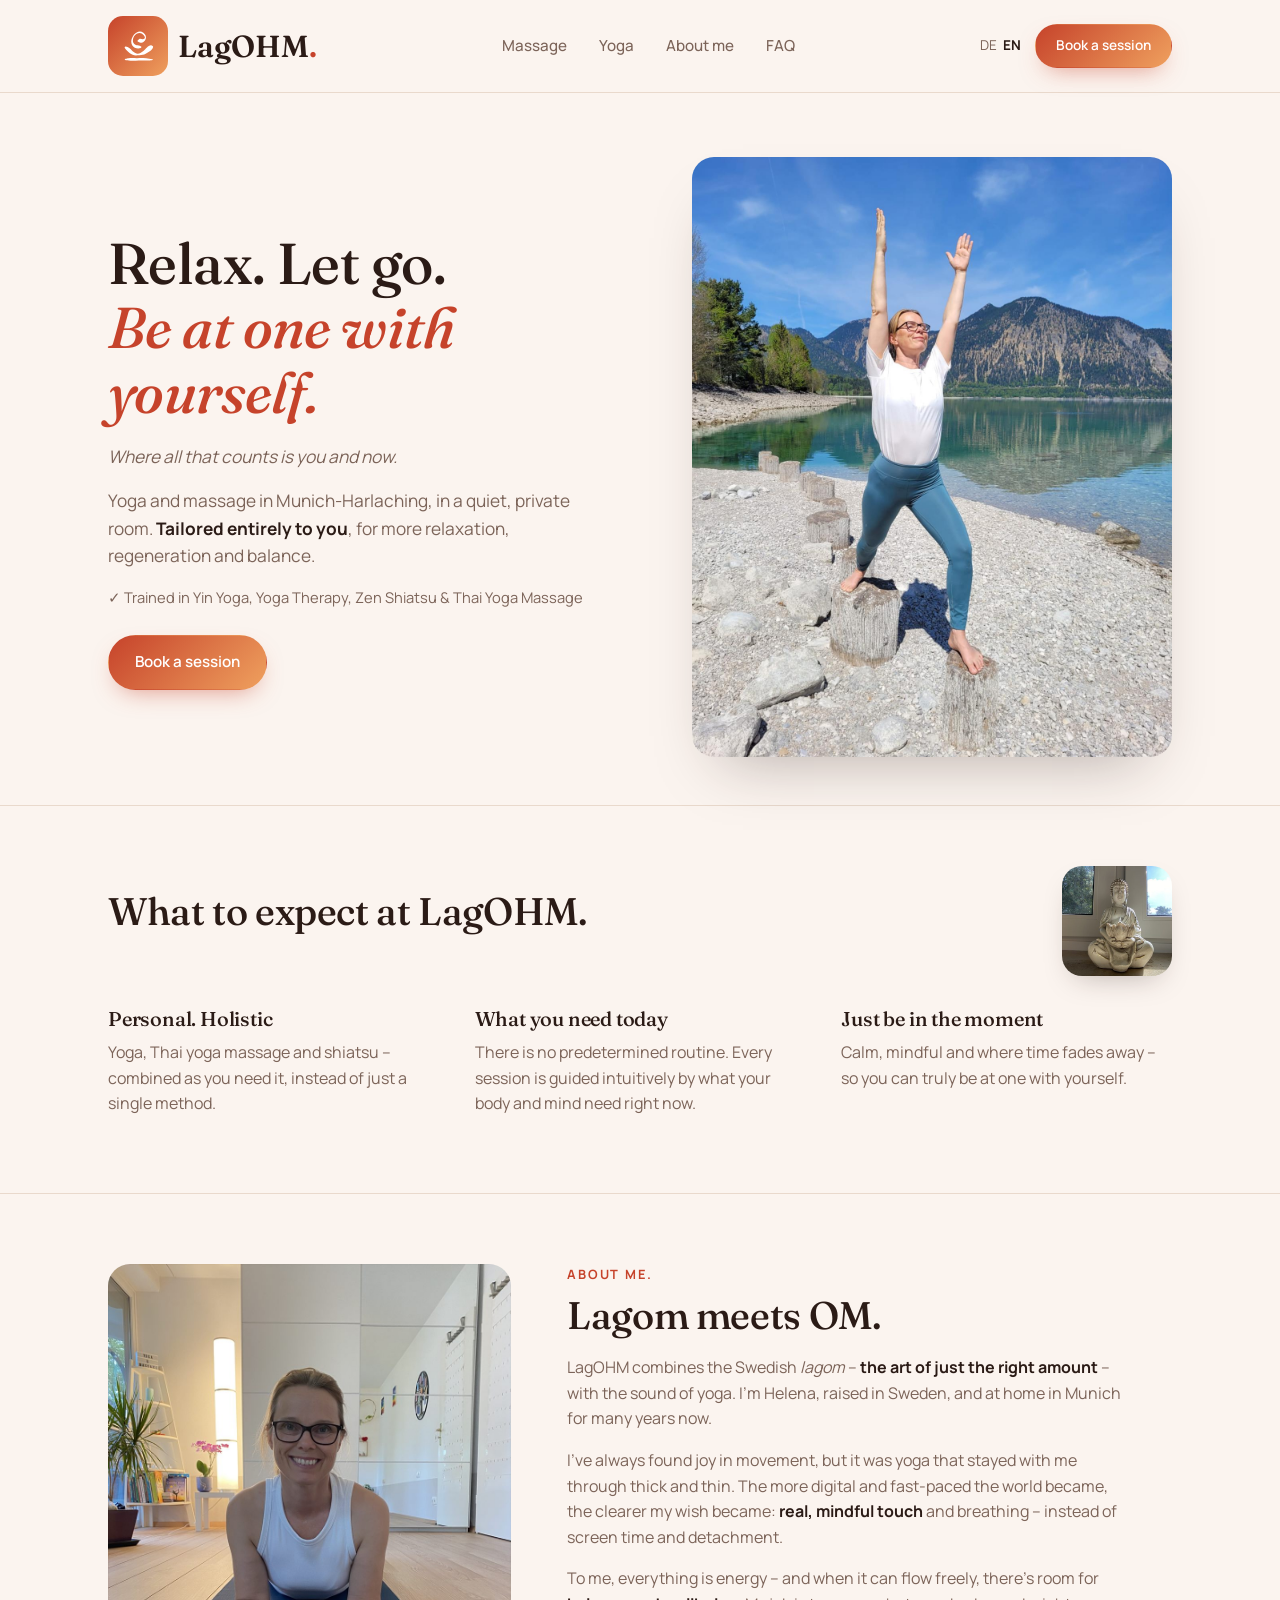
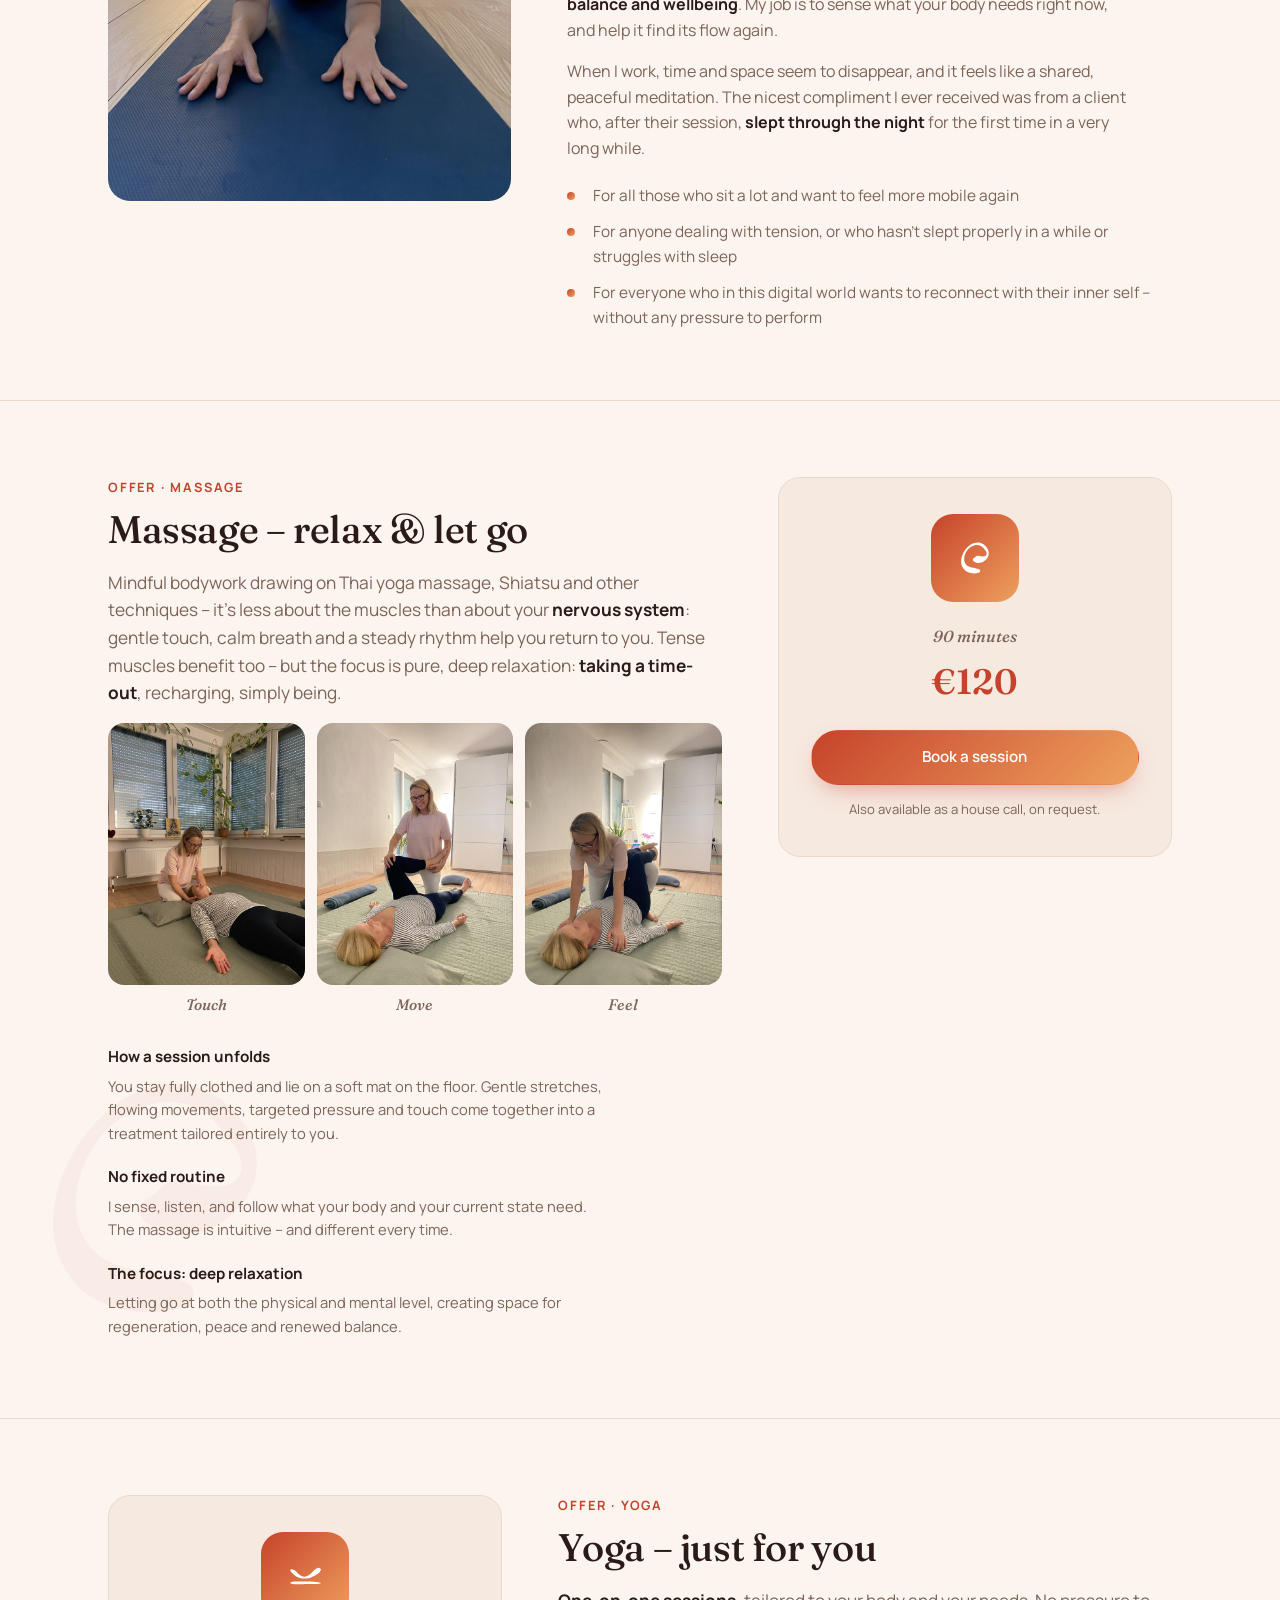
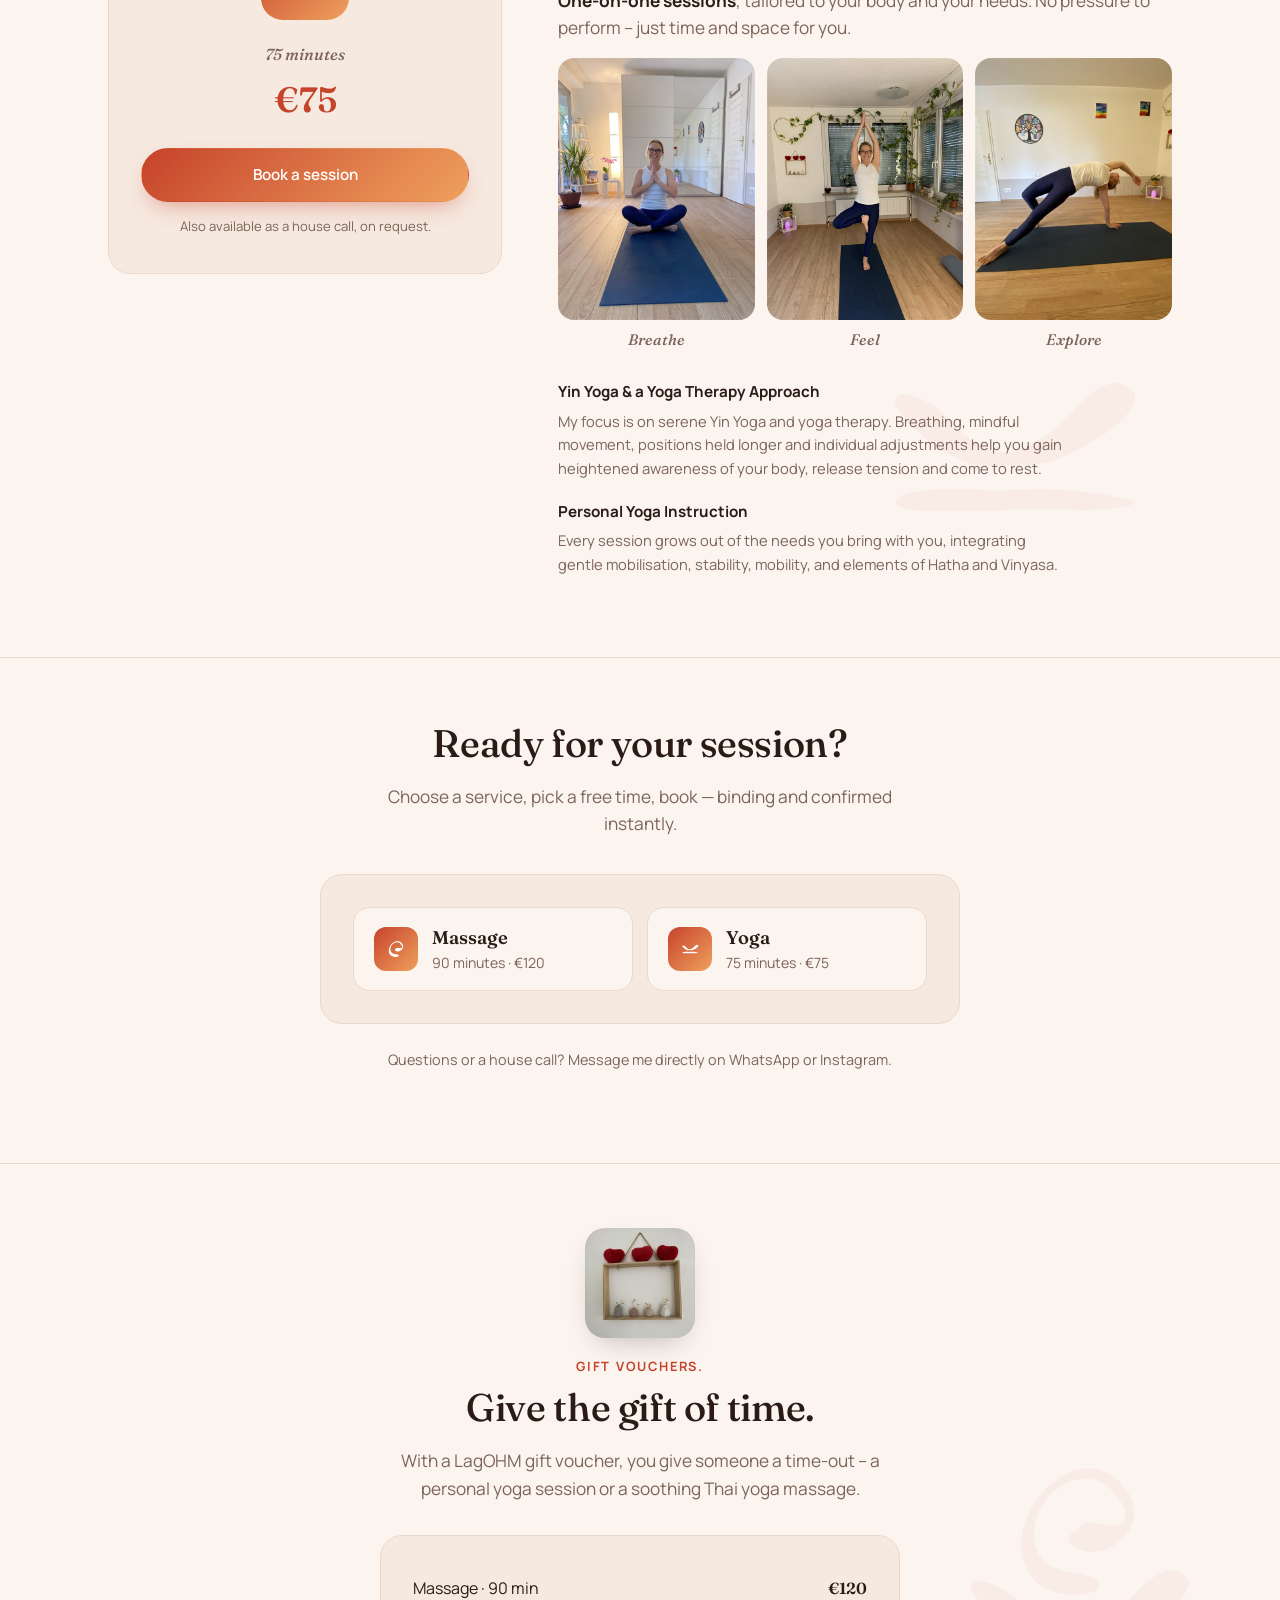
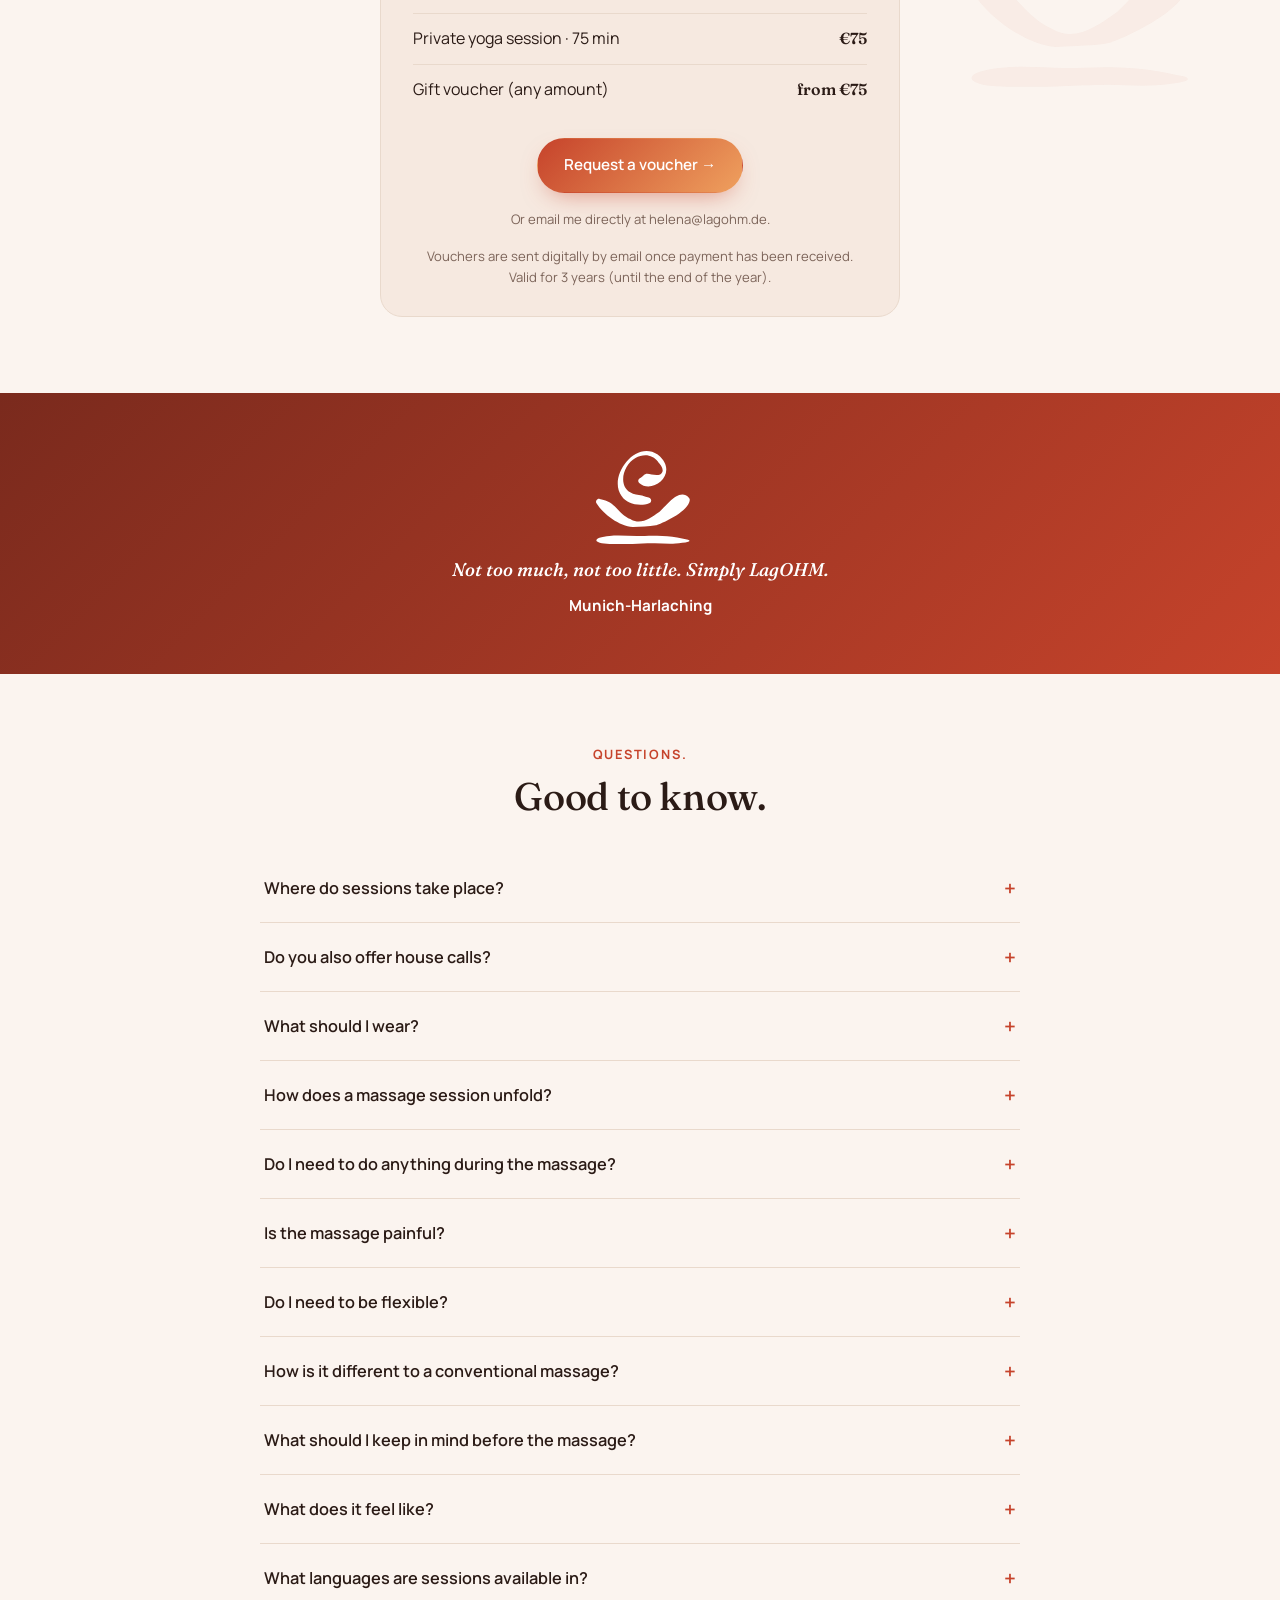
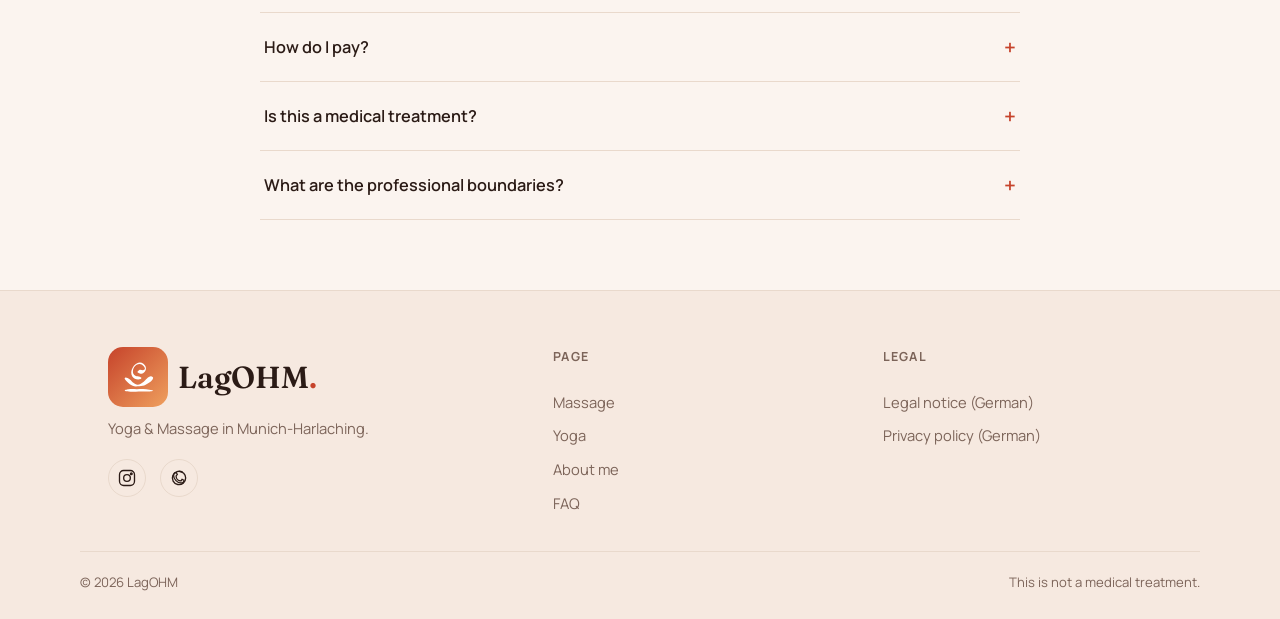
==== en/index.html @ 534b3195 "Yoga trio captions: Atmen / Spüren / Entdecken (EN Breathe / Feel / Explore) Co-Authored-By: Claude " ====
<!DOCTYPE html>
<html lang="en">
<head>
<meta charset="UTF-8">
<meta name="viewport" content="width=device-width, initial-scale=1.0">
<title>LagOHM – Yoga &amp; Massage in Munich-Harlaching</title>
<meta name="description" content="Yoga and massage in Munich-Harlaching. Yin Yoga, Yoga Therapy, Zen Shiatsu and Thai Yoga Massage with Helena – mindful, calm, all for you.">
<link rel="icon" type="image/png" href="../images/brand/lagohm-favicon-192.png">
<link rel="apple-touch-icon" href="../images/brand/lagohm-apple-touch-180.png">
<link rel="stylesheet" href="../css/style.css?v=20261005-3">
<link rel="stylesheet" href="../css/booking.css?v=20261005-3">
</head>
<body>

<header class="site-header">
  <div class="wrap header-inner">
    <a href="#top" class="brand">
      <span class="brand-mark">
        <img src="../images/icon-mark-white.svg" alt="LagOHM">
      </span>
      <span class="brand-name">LagOHM<span class="brand-dot">.</span></span>
    </a>
    <nav class="main-nav" id="main-nav">
      <a href="#massage">Massage</a>
      <a href="#yoga">Yoga</a>
      <a href="#about-me">About me</a>
      <a href="#faq">FAQ</a>
    </nav>
    <div class="header-cta">
      <div class="lang-switch"><a href="../">DE</a><span class="lang-current">EN</span></div>
      <a class="btn btn-primary btn-small" href="#buchen">Book a session</a>
      <button class="nav-toggle" id="nav-toggle" aria-label="Open menu" aria-expanded="false">
        <span></span><span></span><span></span>
      </button>
    </div>
  </div>
</header>

<main id="top">

  <section class="hero">
    <div class="wrap hero-grid">
      <div class="hero-copy">
        <h1>Relax. Let go.<br><em>Be at one with yourself.</em></h1>
        <p class="lede"><em>Where all that counts is you and now.</em></p>
        <p class="lede">Yoga and massage in Munich-Harlaching, in a quiet, private room. <strong>Tailored entirely to you</strong>, for more relaxation, regeneration and balance.</p>
        <p class="hero-check">✓ Trained in Yin Yoga, Yoga Therapy, Zen Shiatsu &amp; Thai Yoga Massage</p>
        <a class="btn btn-primary" href="#buchen">Book a session</a>
      </div>
      <div class="hero-media">
        <img src="../images/helena-yoga.jpeg" alt="Helena in a yoga pose by the lake">
      </div>
    </div>
  </section>

  <section class="principles" id="philosophie">
    <div class="wrap">
      <div class="principles-head">
        <h2>What to expect at LagOHM.</h2>
        <img class="accent-round" src="../images/accent-buddha.jpg" alt="Buddha statue by the window" loading="lazy">
      </div>
      <div class="principle-grid">
        <div class="principle">
          <h3>Personal. Holistic</h3>
          <p>Yoga, Thai yoga massage and shiatsu – combined as you need it, instead of just a single method.</p>
        </div>
        <div class="principle">
          <h3>What you need today</h3>
          <p>There is no predetermined routine. Every session is guided intuitively by what your body and mind need right now.</p>
        </div>
        <div class="principle">
          <h3>Just be in the moment</h3>
          <p>Calm, mindful and where time fades away – so you can truly be at one with yourself.</p>
        </div>
      </div>
    </div>
  </section>

  <section class="about" id="about-me">
    <div class="wrap about-grid">
      <div class="about-media">
        <img src="../images/helena-portrait-2026.jpg" alt="Helena smiling on her yoga mat">
      </div>
      <div class="about-copy">
        <span class="eyebrow">About me.</span>
        <h2>Lagom meets OM.</h2>
        <p>LagOHM combines the Swedish <em>lagom</em> – <strong>the art of just the right amount</strong> – with the sound of yoga. I'm Helena, raised in Sweden, and at home in Munich for many years now.</p>
        <p>I’ve always found joy in movement, but it was yoga that stayed with me through thick and thin. The more digital and fast-paced the world became, the clearer my wish became: <strong>real, mindful touch</strong> and breathing – instead of screen time and detachment.</p>
        <p>To me, everything is energy – and when it can flow freely, there's room for <strong>balance and wellbeing</strong>. My job is to sense what your body needs right now, and help it find its flow again.</p>
        <p>When I work, time and space seem to disappear, and it feels like a shared, peaceful meditation. The nicest compliment I ever received was from a client who, after their session, <strong>slept through the night</strong> for the first time in a very long while.</p>

        <ul class="who-list">
          <li>For all those who sit a lot and want to feel more mobile again</li>
          <li>For anyone dealing with tension, or who hasn't slept properly in a while or struggles with sleep</li>
          <li>For everyone who in this digital world wants to reconnect with their inner self – without any pressure to perform</li>
        </ul>
      </div>
    </div>
  </section>

  <section class="service-detail" id="massage">
    <div class="wrap service-detail-grid">
      <div class="service-detail-copy">
        <span class="eyebrow">Offer · Massage</span>
        <h2>Massage – relax &amp; let go</h2>
        <p class="lede">Mindful bodywork drawing on Thai yoga massage, Shiatsu and other techniques – it's less about the muscles than about your <strong>nervous system</strong>: gentle touch, calm breath and a steady rhythm help you return to you. Tense muscles benefit too – but the focus is pure, deep relaxation: <strong>taking a time-out</strong>, recharging, simply being.</p>

        <div class="photo-trio">
          <figure><img src="../images/massage-room.jpg" alt="Helena gently holding a client's head and neck" loading="lazy"><figcaption>Touch</figcaption></figure>
          <figure><img src="../images/massage-stretch.jpg" alt="Helena guiding a client's knee in a gentle rotation" loading="lazy"><figcaption>Move</figcaption></figure>
          <figure><img src="../images/massage-twist.jpg" alt="Helena applying gentle pressure to a client's shoulder" loading="lazy"><figcaption>Feel</figcaption></figure>
        </div>

        <div class="technique-list">
          <div class="technique">
            <h4>How a session unfolds</h4>
            <p>You stay fully clothed and lie on a soft mat on the floor. Gentle stretches, flowing movements, targeted pressure and touch come together into a treatment tailored entirely to you.</p>
          </div>
          <div class="technique">
            <h4>No fixed routine</h4>
            <p>I sense, listen, and follow what your body and your current state need. The massage is intuitive – and different every time.</p>
          </div>
          <div class="technique">
            <h4>The focus: deep relaxation</h4>
            <p>Letting go at both the physical and mental level, creating space for regeneration, peace and renewed balance.</p>
          </div>
        </div>
      </div>

      <aside class="service-panel">
        <div class="service-panel-icon-badge">
          <img class="service-panel-icon" src="../images/icon-massage-white.svg" alt="">
        </div>
        <div class="service-panel-time">90 minutes</div>
        <div class="service-panel-price">€120</div>
        <a class="btn btn-primary" href="#buchen" data-booking-service="massage">Book a session</a>
        <p class="service-panel-note">Also available as a house call, on request.</p>
      </aside>
    </div>
  </section>

  <section class="service-detail service-detail--alt" id="yoga">
    <div class="wrap service-detail-grid">
      <aside class="service-panel">
        <div class="service-panel-icon-badge">
          <img class="service-panel-icon" src="../images/icon-yoga-white.svg" alt="">
        </div>
        <div class="service-panel-time">75 minutes</div>
        <div class="service-panel-price">€75</div>
        <a class="btn btn-primary" href="#buchen" data-booking-service="yoga">Book a session</a>
        <p class="service-panel-note">Also available as a house call, on request.</p>
      </aside>

      <div class="service-detail-copy">
        <span class="eyebrow">Offer · Yoga</span>
        <h2>Yoga – just for you</h2>
        <p class="lede"><strong>One-on-one sessions</strong>, tailored to your body and your needs. No pressure to perform – just time and space for you.</p>

        <div class="photo-trio">
          <figure><img src="../images/yoga-seated.jpg?v=20261006" alt="Helena sitting cross-legged with hands at her heart" loading="lazy"><figcaption>Breathe</figcaption></figure>
          <figure><img src="../images/yoga-tree.jpg?v=20261006" alt="Helena in tree pose with hands above her head" loading="lazy"><figcaption>Feel</figcaption></figure>
          <figure><img src="../images/yoga-strength.jpg?v=20261006" alt="Helena in an opening yoga pose, supported on one arm" loading="lazy"><figcaption>Explore</figcaption></figure>
        </div>

        <div class="technique-list">
          <div class="technique">
            <h4>Yin Yoga &amp; a Yoga Therapy Approach</h4>
            <p>My focus is on serene Yin Yoga and yoga therapy. Breathing, mindful movement, positions held longer and individual adjustments help you gain heightened awareness of your body, release tension and come to rest.</p>
          </div>
          <div class="technique">
            <h4>Personal Yoga Instruction</h4>
            <p>Every session grows out of the needs you bring with you, integrating gentle mobilisation, stability, mobility, and elements of Hatha and Vinyasa.</p>
          </div>
        </div>
      </div>
    </div>
  </section>

  <section class="services-cta-section" id="buchen">
    <div class="wrap">
      <h2 class="center">Ready for your session?</h2>
      <p class="lede center">Choose a service, pick a free time, book — binding and confirmed instantly.</p>

      <div class="booking-widget" id="booking-widget" data-csrf-url="../api/csrf-token.php" data-slots-url="../api/slots.php" data-create-url="../api/booking-create.php">
        <div class="booking-services" id="booking-services">
          <button type="button" class="booking-service-card" data-service="massage" data-service-name="Massage" data-duration="90" data-price="€120.00">
            <span class="booking-service-icon"><img src="../images/icon-massage-white.svg" alt=""></span>
            <span class="booking-service-text">
              <strong>Massage</strong>
              <span>90 minutes · €120</span>
            </span>
          </button>
          <button type="button" class="booking-service-card" data-service="yoga" data-service-name="Yoga" data-duration="75" data-price="€75.00">
            <span class="booking-service-icon"><img src="../images/icon-yoga-white.svg" alt=""></span>
            <span class="booking-service-text">
              <strong>Yoga</strong>
              <span>75 minutes · €75</span>
            </span>
          </button>
        </div>

        <div class="booking-step" id="booking-step-date" hidden>
          <label for="booking-date">Choose a date</label>
          <input type="date" id="booking-date">
          <div class="booking-slots" id="booking-slots"></div>
        </div>

        <form class="booking-form" id="booking-form" hidden novalidate>
          <input type="hidden" name="csrf_token" id="booking-csrf-token">
          <input type="hidden" name="form_rendered_at" id="booking-rendered-at">
          <input type="hidden" name="service" id="booking-input-service">
          <input type="hidden" name="date" id="booking-input-date">
          <input type="hidden" name="time" id="booking-input-time">

          <div class="booking-summary" id="booking-summary"></div>

          <label>Name*
            <input type="text" name="name" required maxlength="150">
          </label>
          <label>Email*
            <input type="email" name="email" required maxlength="190">
          </label>
          <label>Phone / WhatsApp (optional)
            <input type="tel" name="phone" maxlength="40">
          </label>
          <label>Message (optional) — e.g. questions or a house call request
            <textarea name="note" rows="3" maxlength="2000"></textarea>
          </label>

          <div class="booking-honeypot" aria-hidden="true">
            <label>Website<input type="text" name="website" tabindex="-1" autocomplete="off"></label>
          </div>

          <label class="booking-consent">
            <input type="checkbox" name="gdpr_consent" required>
            I have read the <a href="../datenschutz.html" target="_blank">privacy policy</a> (in German).
          </label>

          <p class="booking-error" id="booking-error" hidden></p>
          <button type="submit" class="btn btn-primary">Book now</button>
          <button type="button" class="btn btn-ghost btn-small" id="booking-back">← Choose another time</button>
        </form>

        <div class="booking-success" id="booking-success" tabindex="-1" role="status" hidden></div>
      </div>

      <p class="booking-alt center">Questions or a house call? Message me directly on <a href="https://wa.me/4917696043066" target="_blank" rel="noopener">WhatsApp</a> or <a href="https://www.instagram.com/lagohm_yoga_massage/" target="_blank" rel="noopener">Instagram</a>.</p>
    </div>
  </section>

  <section class="gift-section" id="gift-vouchers">
    <div class="wrap">
      <img class="accent-round accent-center" src="../images/accent-hearts.jpg" alt="Shelf with three red hearts" loading="lazy">
      <span class="eyebrow center">Gift vouchers.</span>
      <h2 class="center">Give the gift of time.</h2>
      <p class="lede center">With a LagOHM gift voucher, you give someone a time-out – a personal yoga session or a soothing Thai yoga massage.</p>
      <div class="gift-card">
        <ul class="gift-options">
          <li><span>Massage · 90 min</span><strong>€120</strong></li>
          <li><span>Private yoga session · 75 min</span><strong>€75</strong></li>
          <li><span>Gift voucher (any amount)</span><strong>from €75</strong></li>
        </ul>
        <a class="btn btn-primary" href="mailto:helena@lagohm.de?subject=Gift%20voucher%20request&amp;body=Hi%20Helena%2C%0A%0AI%27d%20like%20to%20order%20a%20LagOHM%20gift%20voucher%3A%0A%0AVoucher%20(massage%20%2F%20yoga%20%2F%20any%20amount%3A%20%E2%80%A6%20%E2%82%AC)%3A%0AFor%20(recipient%27s%20name%2C%20optional)%3A%0APersonal%20message%20(optional)%3A%0A%0ABest%20wishes%0A">Request a voucher →</a>
        <p class="gift-note">Or email me directly at <a href="mailto:helena@lagohm.de?subject=Gift%20voucher%20request">helena@lagohm.de</a>.</p>
        <p class="gift-note">Vouchers are sent digitally by email once payment has been received. Valid for 3 years (until the end of the year).</p>
      </div>
    </div>
  </section>

  <section class="info-strip">
    <div class="wrap info-strip-inner">
      <img class="info-strip-logo" src="../images/icon-mark-white.svg" alt="LagOHM">
      <p class="info-strip-lagom">Not too much, not too little. Simply LagOHM.</p>
      <p><strong>Munich-Harlaching</strong></p>
    </div>
  </section>

  <section class="faq" id="faq">
    <div class="wrap">
      <span class="eyebrow center">Questions.</span>
      <h2 class="center">Good to know.</h2>

      <div class="accordion">
        <div class="accordion-item">
          <button class="accordion-trigger" aria-expanded="false">
            <span>Where do sessions take place?</span><span class="accordion-icon">+</span>
          </button>
          <div class="accordion-panel" hidden>
            <p>In a private room in Munich-Harlaching. You'll receive the exact address once your session is confirmed.</p>
          </div>
        </div>
        <div class="accordion-item">
          <button class="accordion-trigger" aria-expanded="false">
            <span>Do you also offer house calls?</span><span class="accordion-icon">+</span>
          </button>
          <div class="accordion-panel" hidden>
            <p>Yes. Let me know where you are and we’ll go from there.</p>
          </div>
        </div>
        <div class="accordion-item">
          <button class="accordion-trigger" aria-expanded="false">
            <span>What should I wear?</span><span class="accordion-icon">+</span>
          </button>
          <div class="accordion-panel" hidden>
            <p>Soft, comfortable clothing that lets you move and stretch – yoga clothing is good, for instance. You remain fully clothed during the massage, no oil is used.</p>
          </div>
        </div>
        <div class="accordion-item">
          <button class="accordion-trigger" aria-expanded="false">
            <span>How does a massage session unfold?</span><span class="accordion-icon">+</span>
          </button>
          <div class="accordion-panel" hidden>
            <p>We start by talking about you and how you are feeling, and on that basis I combine soft stretches, flowing movements, pressure and mindful touch.</p>
          </div>
        </div>
        <div class="accordion-item">
          <button class="accordion-trigger" aria-expanded="false">
            <span>Do I need to do anything during the massage?</span><span class="accordion-icon">+</span>
          </button>
          <div class="accordion-panel" hidden>
            <p>No. You can completely let go. I take your body through the movements and stretches. You remain passive. Unlike with yoga, you don’t have to do anything.</p>
          </div>
        </div>
        <div class="accordion-item">
          <button class="accordion-trigger" aria-expanded="false">
            <span>Is the massage painful?</span><span class="accordion-icon">+</span>
          </button>
          <div class="accordion-panel" hidden>
            <p>No. Definitely not. But if something is too much for you, just say.</p>
          </div>
        </div>
        <div class="accordion-item">
          <button class="accordion-trigger" aria-expanded="false">
            <span>Do I need to be flexible?</span><span class="accordion-icon">+</span>
          </button>
          <div class="accordion-panel" hidden>
            <p>Not at all. I adjust the movements and stretches to your body. You don’t need to do anything.</p>
          </div>
        </div>
        <div class="accordion-item">
          <button class="accordion-trigger" aria-expanded="false">
            <span>How is it different to a conventional massage?</span><span class="accordion-icon">+</span>
          </button>
          <div class="accordion-panel" hidden>
            <p>You don’t lie on a table and I don’t use oil. The treatment takes place fully clothed on a mat. Elements of Thai yoga massage, Shiatsu and my yoga experience dictate the stretches, movements and touch.</p>
          </div>
        </div>
        <div class="accordion-item">
          <button class="accordion-trigger" aria-expanded="false">
            <span>What should I keep in mind before the massage?</span><span class="accordion-icon">+</span>
          </button>
          <div class="accordion-panel" hidden>
            <p>It is best not to eat a big meal beforehand, and make sure you tell me if you have any pain, injuries or health constraints.</p>
          </div>
        </div>
        <div class="accordion-item">
          <button class="accordion-trigger" aria-expanded="false">
            <span>What does it feel like?</span><span class="accordion-icon">+</span>
          </button>
          <div class="accordion-panel" hidden>
            <p>Peaceful, warm and timeless. How much pressure I put into the touch is based on your sensitivity. And if anything doesn’t feel right, just say.</p>
          </div>
        </div>
        <div class="accordion-item">
          <button class="accordion-trigger" aria-expanded="false">
            <span>What languages are sessions available in?</span><span class="accordion-icon">+</span>
          </button>
          <div class="accordion-panel" hidden>
            <p>German, English and Swedish.</p>
          </div>
        </div>
        <div class="accordion-item">
          <button class="accordion-trigger" aria-expanded="false">
            <span>How do I pay?</span><span class="accordion-icon">+</span>
          </button>
          <div class="accordion-panel" hidden>
            <p>In cash or by bank transfer.</p>
          </div>
        </div>
        <div class="accordion-item">
          <button class="accordion-trigger" aria-expanded="false">
            <span>Is this a medical treatment?</span><span class="accordion-icon">+</span>
          </button>
          <div class="accordion-panel" hidden>
            <p>No. Yoga and massage at LagOHM are mindful bodywork and not a replacement for conventional medicine or therapy.</p>
          </div>
        </div>
        <div class="accordion-item">
          <button class="accordion-trigger" aria-expanded="false">
            <span>What are the professional boundaries?</span><span class="accordion-icon">+</span>
          </button>
          <div class="accordion-panel" hidden>
            <p>Every session is purely professional and solely for relaxation, regeneration and your wellbeing.</p>
          </div>
        </div>
      </div>
    </div>
  </section>

</main>

<footer class="site-footer">
  <div class="wrap footer-inner">
    <div class="footer-brand">
      <div class="footer-brand-mark">
        <span class="brand-mark">
          <img src="../images/icon-mark-white.svg" alt="">
        </span>
        <span class="brand-name">LagOHM<span class="brand-dot">.</span></span>
      </div>
      <p>Yoga &amp; Massage in Munich-Harlaching.</p>
      <div class="footer-social">
        <a href="https://www.instagram.com/lagohm_yoga_massage/" target="_blank" rel="noopener" aria-label="Instagram">
          <svg width="20" height="20" viewBox="0 0 24 24" fill="none" stroke="currentColor" stroke-width="1.6"><rect x="3" y="3" width="18" height="18" rx="5"/><circle cx="12" cy="12" r="4"/><circle cx="17.2" cy="6.8" r="1"/></svg>
        </a>
        <a href="https://wa.me/4917696043066" target="_blank" rel="noopener" aria-label="WhatsApp">
          <svg width="20" height="20" viewBox="0 0 24 24" fill="none" stroke="currentColor" stroke-width="1.6"><path d="M20 12a8 8 0 1 1-3.6-6.7"/><path d="M20 12c0-4.4-3.6-8-8-8"/><path d="M8.5 9.5c0 3.5 2.5 6 6 6l1.2-2s2 1 2.3 1.2c.2 2-1.5 3.3-3.5 3.3-4.4 0-9-4.6-9-9 0-2 1.3-3.7 3.3-3.5.2.3 1.2 2.3 1.2 2.3z"/></svg>
        </a>
      </div>
    </div>
    <div class="footer-col">
      <span class="footer-heading">Page</span>
      <a href="#massage">Massage</a>
      <a href="#yoga">Yoga</a>
      <a href="#about-me">About me</a>
      <a href="#faq">FAQ</a>
    </div>
    <div class="footer-col">
      <span class="footer-heading">Legal</span>
      <a href="../impressum.html">Legal notice (German)</a>
      <a href="../datenschutz.html">Privacy policy (German)</a>
    </div>
  </div>
  <div class="wrap footer-bottom">
    <span>© 2026 LagOHM</span>
    <span>This is not a medical treatment.</span>
  </div>
</footer>

<script src="../js/script.js?v=20261005-3"></script>
<script src="../js/booking.js?v=20261005-3"></script>
</body>
</html>
---- css/style.css ----
/* Self-hosted fonts (SIL Open Font License, see fonts/OFL-*.txt). Latin + Latin Extended subsets from Google Fonts. */
@font-face{ font-family:'Fraunces'; font-style:italic; font-weight:500; font-display:swap; src:url(../fonts/fraunces-italic-latin.woff2) format('woff2'); unicode-range:U+0000-00FF, U+0131, U+0152-0153, U+02BB-02BC, U+02C6, U+02DA, U+02DC, U+0304, U+0308, U+0329, U+2000-206F, U+20AC, U+2122, U+2191, U+2193, U+2212, U+2215, U+FEFF, U+FFFD; }
@font-face{ font-family:'Fraunces'; font-style:italic; font-weight:500; font-display:swap; src:url(../fonts/fraunces-italic-latin-ext.woff2) format('woff2'); unicode-range:U+0100-02BA, U+02BD-02C5, U+02C7-02CC, U+02CE-02D7, U+02DD-02FF, U+0304, U+0308, U+0329, U+1D00-1DBF, U+1E00-1E9F, U+1EF2-1EFF, U+2020, U+20A0-20AB, U+20AD-20C0, U+2113, U+2C60-2C7F, U+A720-A7FF; }
@font-face{ font-family:'Fraunces'; font-style:normal; font-weight:400 600; font-display:swap; src:url(../fonts/fraunces-normal-latin.woff2) format('woff2'); unicode-range:U+0000-00FF, U+0131, U+0152-0153, U+02BB-02BC, U+02C6, U+02DA, U+02DC, U+0304, U+0308, U+0329, U+2000-206F, U+20AC, U+2122, U+2191, U+2193, U+2212, U+2215, U+FEFF, U+FFFD; }
@font-face{ font-family:'Fraunces'; font-style:normal; font-weight:400 600; font-display:swap; src:url(../fonts/fraunces-normal-latin-ext.woff2) format('woff2'); unicode-range:U+0100-02BA, U+02BD-02C5, U+02C7-02CC, U+02CE-02D7, U+02DD-02FF, U+0304, U+0308, U+0329, U+1D00-1DBF, U+1E00-1E9F, U+1EF2-1EFF, U+2020, U+20A0-20AB, U+20AD-20C0, U+2113, U+2C60-2C7F, U+A720-A7FF; }
@font-face{ font-family:'Manrope'; font-style:normal; font-weight:400 700; font-display:swap; src:url(../fonts/manrope-normal-latin.woff2) format('woff2'); unicode-range:U+0000-00FF, U+0131, U+0152-0153, U+02BB-02BC, U+02C6, U+02DA, U+02DC, U+0304, U+0308, U+0329, U+2000-206F, U+20AC, U+2122, U+2191, U+2193, U+2212, U+2215, U+FEFF, U+FFFD; }
@font-face{ font-family:'Manrope'; font-style:normal; font-weight:400 700; font-display:swap; src:url(../fonts/manrope-normal-latin-ext.woff2) format('woff2'); unicode-range:U+0100-02BA, U+02BD-02C5, U+02C7-02CC, U+02CE-02D7, U+02DD-02FF, U+0304, U+0308, U+0329, U+1D00-1DBF, U+1E00-1E9F, U+1EF2-1EFF, U+2020, U+20A0-20AB, U+20AD-20C0, U+2113, U+2C60-2C7F, U+A720-A7FF; }

:root{
  --bg: #FBF4EF;
  --bg-card: #F6E9E0;
  --ink: #2B1B16;
  --ink-soft: #7C6459;
  --line: #E9D9CC;
  --accent-1: #C6432B;
  --accent-2: #EFA05E;
  --grad: linear-gradient(135deg, var(--accent-1), var(--accent-2));
  --white: #FFFFFF;
  --radius: 22px;
  --serif: "Fraunces", Georgia, serif;
  --sans: "Manrope", -apple-system, BlinkMacSystemFont, "Segoe UI", sans-serif;
}

*{ box-sizing: border-box; }
html{ scroll-behavior: smooth; }
body{
  margin:0;
  background: var(--bg);
  color: var(--ink);
  font-family: var(--sans);
  font-size: 16px;
  line-height: 1.6;
  -webkit-font-smoothing: antialiased;
}

.wrap{
  max-width: 1120px;
  margin: 0 auto;
  padding: 0 28px;
}

h1,h2,h3{
  font-family: var(--serif);
  font-weight: 500;
  line-height: 1.12;
  margin: 0 0 18px;
  letter-spacing: -0.01em;
}
h1{ font-size: clamp(2.4rem, 5vw, 3.6rem); }
h1 em{ font-style: italic; font-weight: 500; color: var(--accent-1); }
h2{ font-size: clamp(1.7rem, 3.2vw, 2.4rem); }
h3{ font-size: 1.25rem; margin-bottom: 10px; }

p{ margin: 0 0 16px; color: var(--ink-soft); }
.lede strong, .about-copy p strong, .service-detail-copy p strong{ color: var(--ink); font-weight: 700; }
.lede{ font-size: 1.08rem; max-width: 46ch; }
.center{ text-align:center; margin-left:auto; margin-right:auto; }
h2.center, .eyebrow.center, .lede.center{ text-align:center; }

.eyebrow{
  display:block;
  font-size: .8rem;
  letter-spacing: .14em;
  text-transform: uppercase;
  color: var(--accent-1);
  font-weight: 700;
  margin-bottom: 10px;
}

a{ color: inherit; text-decoration: none; }

/* Buttons */
.btn{
  display:inline-flex;
  align-items:center;
  gap:8px;
  padding: 14px 26px;
  border-radius: 999px;
  font-weight: 600;
  font-size: .95rem;
  border: 1px solid transparent;
  transition: transform .15s ease, box-shadow .15s ease, opacity .15s ease;
}
.btn-primary{
  background: var(--grad);
  color: var(--white);
  box-shadow: 0 10px 24px -10px rgba(198,67,43,.55);
}
.btn-primary:hover{ transform: translateY(-1px); box-shadow: 0 14px 28px -10px rgba(198,67,43,.6); }
.btn-ghost{
  background: transparent;
  border-color: var(--line);
  color: var(--ink);
}
.btn-ghost:hover{ border-color: var(--accent-1); color: var(--accent-1); }
.btn-small{ padding: 10px 20px; font-size: .85rem; }

.link-arrow{
  font-weight: 700;
  color: var(--accent-1);
  white-space: nowrap;
}

/* Header */
.site-header{
  position: sticky; top:0; z-index: 50;
  background: rgba(251,244,239,.85);
  backdrop-filter: blur(8px);
  border-bottom: 1px solid var(--line);
}
.header-inner{
  display:flex; align-items:center; justify-content:space-between;
  padding-top: 16px; padding-bottom: 16px;
}
.brand{ display:flex; align-items:center; gap:10px; }
.brand-mark{
  width:60px; height:60px; border-radius:15px;
  background: var(--grad);
  display:flex; align-items:center; justify-content:center;
  flex-shrink:0;
}
.brand-mark img{ width:34px; height:auto; display:block; }
.brand-name{ font-family: var(--serif); font-size:1.9rem; font-weight:600; }
.brand-dot{ color: var(--accent-1); }

.main-nav{ display:flex; gap:32px; }
.main-nav a{ font-size:.95rem; color: var(--ink-soft); font-weight:500; }
.main-nav a:hover{ color: var(--accent-1); }

.header-cta{ display:flex; align-items:center; gap:14px; }
.lang-switch{ display:flex; align-items:center; gap:6px; font-size:.85rem; }
.lang-switch a{ color: var(--ink-soft); }
.lang-switch a:hover{ color: var(--accent-1); }
.lang-current{ font-weight:700; color: var(--ink); }
.nav-toggle{
  display:none; flex-direction:column; gap:5px;
  background:none; border:none; cursor:pointer; padding:6px;
}
.nav-toggle span{ width:22px; height:2px; background: var(--ink); display:block; }

/* Hero */
.hero{ padding: 64px 0 40px; }
.hero-grid{
  display:grid; grid-template-columns: 1.1fr 1fr; gap: 56px; align-items:center;
}
.hero-check{ font-size:.92rem; color: var(--ink-soft); margin-bottom:26px; }
.hero-media img{
  width:100%; aspect-ratio: 4/5; object-fit: cover;
  border-radius: var(--radius);
  box-shadow: 0 30px 60px -30px rgba(43,27,22,.35);
}

/* Principles */
.principles{ padding: 60px 0; border-top:1px solid var(--line); }
.principles h2{ max-width: 20ch; }
.principle-grid{
  display:grid; grid-template-columns: repeat(3,1fr); gap:36px; margin-top: 32px;
}
/* About */
.about{ padding: 70px 0; border-top:1px solid var(--line); }
.about-grid{ display:grid; grid-template-columns: .8fr 1.2fr; gap:56px; align-items:start; }
.about-media{ position: sticky; top: 96px; }
.about-media img{
  width:100%; aspect-ratio: 3/4; object-fit: cover; object-position: top;
  border-radius: var(--radius);
}
.about-copy p{ max-width: 56ch; }

.who-list{ list-style:none; padding:0; margin: 22px 0 0; display:grid; gap:12px; }
.who-list li{
  position:relative; padding-left: 26px; color: var(--ink-soft); font-size:.96rem;
}
.who-list li::before{
  content:""; position:absolute; left:0; top:8px;
  width:8px; height:8px; border-radius:50%;
  background: var(--grad);
}

/* Service detail sections (Massage / Yoga, each its own full-width block) */
.service-detail{
  padding: 76px 0; border-top:1px solid var(--line); scroll-margin-top: 78px;
}
.service-detail-grid{
  display:grid; grid-template-columns: 1.4fr .9fr; gap: 56px; align-items:start;
}
.service-detail--alt .service-detail-grid{ grid-template-columns: .9fr 1.4fr; }

/* Large, faint logo-part watermarks (as on the flyer). The white SVG icons are tinted via CSS mask.
   overflow: clip (not hidden) so the sticky price panels keep working. */
#massage, #yoga, .gift-section{ position: relative; overflow: clip; }
#massage > .wrap, #yoga > .wrap, .gift-section > .wrap{ position: relative; z-index: 1; }
#massage::before, #yoga::before, .gift-section::before{
  content:""; position:absolute; z-index:0; pointer-events:none;
  background: var(--accent-1); opacity:.045;
  -webkit-mask: var(--wm) center / contain no-repeat; mask: var(--wm) center / contain no-repeat;
}
#massage::before{ --wm: url(../images/icon-massage-white.svg); width:340px; height:340px; left:-15px; bottom:50px; }
#yoga::before{ --wm: url(../images/icon-yoga-white.svg); width:360px; height:360px; right:90px; bottom:30px; }
.gift-section::before{ --wm: url(../images/icon-mark-white.svg); width:260px; height:225px; right:6%; top:300px; }
@media (max-width: 760px){
  #massage::before{ width:220px; height:220px; left:-60px; bottom:40px; }
  #yoga::before{ width:230px; height:230px; right:20px; bottom:20px; }
  .gift-section::before{ width:170px; height:147px; right:-30px; top:40px; }
}
.service-detail-copy .lede{ max-width: 56ch; }
.service-detail-photo{
  width:100%; aspect-ratio: 3/2; object-fit: cover; object-position: 50% 30%;
  border-radius: var(--radius); margin: 8px 0 28px;
}

.technique-list{ display:flex; flex-direction:column; gap:20px; margin: 22px 0 4px; }
.technique h4{
  font-family: var(--sans); font-size:.95rem; font-weight:700; color: var(--ink);
  margin: 0 0 5px;
}
.technique p{ font-size:.92rem; margin:0; max-width: 56ch; }

.service-panel{
  background: var(--bg-card);
  border-radius: var(--radius);
  border: 1px solid var(--line);
  padding: 36px 32px;
  text-align:center;
  position: sticky; top: 96px;
}
.service-panel-icon-badge{
  width:88px; height:88px; border-radius:22px;
  background: var(--grad);
  display:flex; align-items:center; justify-content:center;
  margin: 0 auto 22px;
}
.service-panel-icon{ width:46px; height:46px; display:block; }
.service-panel-time{
  font-family: var(--serif); font-style: italic; color: var(--ink-soft);
  font-size:1rem; margin-bottom: 4px;
}
.service-panel-price{
  font-family: var(--serif); font-size:2.2rem; color: var(--accent-1); font-weight:600;
  margin-bottom: 20px;
}
.service-panel .btn{ width:100%; justify-content:center; }
.service-panel-note{ font-size:.82rem; margin: 14px 0 0; }

/* Shared booking CTA */
.services-cta-section{ padding: 64px 0 76px; border-top:1px solid var(--line); scroll-margin-top: 78px; }
.services-cta{ display:flex; gap:16px; justify-content:center; flex-wrap:wrap; margin-top: 28px; }

/* Photo trios in the massage / yoga sections */
.photo-trio{ display:grid; grid-template-columns: repeat(3, 1fr); gap: 12px; margin: 8px 0 28px; }
.photo-trio figure{ margin:0; }
.photo-trio img{ width:100%; aspect-ratio: 3/4; object-fit: cover; border-radius: 16px; display:block; }
.photo-trio figcaption{ margin-top: 8px; text-align:center; font-family: var(--serif); font-style: italic; font-size: .95rem; color: var(--ink-soft); }

/* Small accent photos (Buddha, hearts), soft rounded squares so nothing gets cut */
.principles-head{ display:flex; align-items:center; justify-content:space-between; gap: 24px; }
.accent-round{ width:110px; height:110px; border-radius:20px; object-fit:cover; flex:none; box-shadow: 0 12px 30px -14px rgba(43,27,22,.35); }
.accent-center{ display:block; margin: 0 auto 18px; }
@media (max-width: 600px){ .accent-round{ width:84px; height:84px; } .photo-trio{ gap: 8px; } }

/* Gift vouchers */
.gift-section{ padding: 64px 0 76px; border-top:1px solid var(--line); scroll-margin-top: 78px; }
.gift-card{
  max-width: 520px; margin: 32px auto 0; padding: 28px 32px;
  background: var(--bg-card); border: 1px solid var(--line); border-radius: var(--radius);
  text-align: center;
}
.gift-options{ list-style:none; margin: 0 0 24px; padding: 0; text-align:left; }
.gift-options li{ display:flex; justify-content:space-between; gap:16px; padding: 12px 0; border-bottom:1px solid var(--line); }
.gift-options li:last-child{ border-bottom: 0; }
.gift-options strong{ font-family: var(--serif); font-weight:600; white-space:nowrap; }
.gift-note{ font-size: .82rem; color: var(--ink-soft); margin: 16px 0 0; }
@media (max-width: 600px){ .gift-card{ padding: 24px 20px; } }

/* Info strip */
.info-strip{ background: linear-gradient(135deg, #7A2A1D, var(--accent-1)); padding: 56px 0; }
.info-strip-inner{
  display:flex; flex-direction:column; align-items:center; gap:10px;
  font-size:.95rem; text-align:center;
}
.info-strip-inner p{ color: var(--white); margin:0; }
.info-strip-logo{ height:96px; width:auto; }
.info-strip-lagom{
  font-family: var(--serif); font-style: italic; font-size:1.15rem;
  margin: 4px 0 6px;
}
.info-strip-inner strong{ font-weight:700; }

/* FAQ */
.faq{ padding: 70px 0; }
.accordion{ max-width: 760px; margin: 36px auto 0; }
.accordion-item{ border-bottom: 1px solid var(--line); }
.accordion-trigger{
  width:100%; display:flex; align-items:center; justify-content:space-between;
  background:none; border:none; cursor:pointer;
  padding: 20px 4px; font-family: var(--sans); font-size:1.02rem; font-weight:600;
  color: var(--ink); text-align:left;
}
.accordion-trigger:hover{ color: var(--accent-1); }
.accordion-icon{
  font-size:1.3rem; color: var(--accent-1); transition: transform .2s ease; flex-shrink:0; margin-left:16px;
}
.accordion-trigger[aria-expanded="true"] .accordion-icon{ transform: rotate(45deg); }
.accordion-panel{ padding: 0 4px 20px; }
.accordion-panel p{ font-size:.96rem; margin:0; }

/* Footer */
.site-footer{ background: var(--bg-card); border-top:1px solid var(--line); padding-top: 56px; }
.footer-inner{
  display:grid; grid-template-columns: 1.4fr 1fr 1fr; gap: 40px; padding-bottom: 36px;
}
.footer-brand-mark{ display:flex; align-items:center; gap:10px; }
.footer-brand p{ font-size:.92rem; margin: 10px 0 18px; }
.footer-social{ display:flex; gap:14px; }
.footer-social a{
  width:38px; height:38px; border-radius:50%; border:1px solid var(--line);
  display:flex; align-items:center; justify-content:center; color: var(--ink);
}
.footer-social a:hover{ color: var(--accent-1); border-color: var(--accent-1); }
.footer-heading{
  display:block; font-size:.78rem; letter-spacing:.1em; text-transform:uppercase;
  color: var(--ink-soft); margin-bottom: 14px; font-weight:700;
}
.footer-col{ display:flex; flex-direction:column; gap:10px; }
.footer-col a{ font-size:.92rem; color: var(--ink-soft); }
.footer-col a:hover{ color: var(--accent-1); }
.footer-bottom{
  display:flex; justify-content:space-between; flex-wrap:wrap; gap:8px;
  border-top:1px solid var(--line); padding: 20px 0 26px;
  font-size:.82rem; color: var(--ink-soft);
}

/* Legal pages */
.legal-page{ padding: 64px 0 90px; }
.legal-page h1{ font-size: 2rem; margin-bottom: 28px; }
.legal-page h2{ font-size: 1.15rem; margin-top: 36px; }
.legal-page p, .legal-page li{ color: var(--ink-soft); font-size:.96rem; }
.legal-page a.back{ display:inline-block; margin-bottom: 30px; color: var(--accent-1); font-weight:600; }

/* Responsive */
@media (max-width: 860px){
  .main-nav{
    position:absolute; top:100%; left:0; right:0;
    background: var(--bg); border-bottom:1px solid var(--line);
    flex-direction:column; gap:0; padding: 8px 28px 18px;
    display:none;
  }
  .main-nav.open{ display:flex; }
  .main-nav a{ padding: 12px 0; border-bottom:1px solid var(--line); }
  .main-nav a:last-child{ border-bottom:none; }
  .nav-toggle{ display:flex; }
  .header-cta .btn-primary{ display:none; }

  .hero-grid, .about-grid{ grid-template-columns: 1fr; }
  .about-media{ position: static; order:-1; max-width: 320px; margin: 0 auto; }
  .principle-grid{ grid-template-columns: 1fr; gap: 30px; }
  .service-detail{ padding: 56px 0; }
  .service-detail-grid, .service-detail--alt .service-detail-grid{ grid-template-columns: 1fr; gap: 32px; }
  .service-panel{ order:-1; position:static; max-width: 340px; margin: 0 auto; }
  .footer-inner{ grid-template-columns: 1fr; gap: 30px; }
}
---- css/booking.css ----
/* Booking widget — reuses design tokens from css/style.css */

.booking-widget{
  max-width: 640px; margin: 36px auto 0;
  background: var(--bg-card); border: 1px solid var(--line); border-radius: var(--radius);
  padding: 32px;
  text-align: left;
}

.booking-services{ display:grid; grid-template-columns: 1fr 1fr; gap:14px; }
.booking-service-card{
  display:flex; align-items:center; gap:14px;
  padding:18px 20px; border-radius:16px; border:1px solid var(--line);
  background: var(--bg); cursor:pointer; text-align:left;
  font-family: var(--sans); color: var(--ink);
}
/* Small version of the .service-panel-icon-badge used on the price panels */
.booking-service-icon{
  flex:none; width:44px; height:44px; border-radius:12px;
  background: var(--grad);
  display:flex; align-items:center; justify-content:center;
}
.booking-service-icon img{ width:24px; height:24px; display:block; }
.booking-service-text{ display:flex; flex-direction:column; gap:4px; }
.booking-service-card strong{ font-family: var(--serif); font-size:1.15rem; font-weight:600; }
.booking-service-text span{ font-size:.88rem; color: var(--ink-soft); }
.booking-service-card:hover{ border-color: var(--accent-1); }
.booking-service-card.is-selected{ border-color: var(--accent-1); box-shadow: 0 0 0 2px var(--accent-1) inset; }

.booking-step{ margin-top: 24px; }
.booking-step label{ display:block; font-size:.9rem; color: var(--ink-soft); margin-bottom:6px; }
.booking-step input[type="date"]{
  padding:10px 12px; border:1px solid var(--line); border-radius:10px; font-size:1rem; font-family: var(--sans);
}

.booking-slots{ display:flex; flex-wrap:wrap; gap:8px; margin-top:18px; }
.booking-slot-btn{
  padding:8px 16px; border-radius:999px; border:1px solid var(--line);
  background: var(--bg); cursor:pointer; font-size:.88rem; font-family: var(--sans); color: var(--ink);
}
.booking-slot-btn:hover{ border-color: var(--accent-1); color: var(--accent-1); }
.booking-no-slots, .booking-loading{ color: var(--ink-soft); font-size:.9rem; margin-top:12px; }

.booking-form{ margin-top: 24px; display:flex; flex-direction:column; gap:16px; }
.booking-form[hidden]{ display:none; }
.booking-form label{ font-size:.9rem; color: var(--ink-soft); display:block; }
.booking-form input[type="text"],
.booking-form input[type="email"],
.booking-form input[type="tel"],
.booking-form textarea{
  width:100%; margin-top:6px; padding:10px 12px; border:1px solid var(--line);
  border-radius:10px; font-size:1rem; font-family: var(--sans); color: var(--ink); background: var(--bg);
}
.booking-form textarea{ resize: vertical; }

.booking-summary{
  background: var(--bg); border: 1px solid var(--line); border-radius:12px;
  padding:16px; font-size:.95rem; color: var(--ink);
}
.booking-summary strong{ color: var(--accent-1); }

.booking-consent{ display:flex; align-items:flex-start; gap:8px; font-size:.84rem; color: var(--ink-soft); }
.booking-consent input{ margin-top:3px; width:auto; }

.booking-honeypot{ position:absolute; left:-9999px; top:-9999px; }

.booking-error{ color: var(--accent-1); font-weight:600; font-size:.9rem; margin:0; }

.booking-services[hidden]{ display:none; }

/* "Verbindlich buchen" while the request runs */
.booking-form .btn{ justify-content:center; }
.booking-form .btn.is-loading{ cursor: progress; opacity:.9; }
.btn-spinner{
  display:inline-block; width:1em; height:1em; flex:none;
  border:2px solid rgba(255,255,255,.45); border-top-color:#fff; border-radius:50%;
  animation: booking-spin .7s linear infinite;
}
@keyframes booking-spin{ to{ transform: rotate(360deg); } }

/* Success: the whole widget becomes a confirmation card */
.booking-success{ text-align:center; padding: 12px 0 4px; outline:none; animation: booking-pop .45s ease-out; }
.booking-success-icon{
  width:72px; height:72px; margin: 0 auto 18px; border-radius:50%;
  background: var(--grad); color:#fff;
  display:flex; align-items:center; justify-content:center;
  box-shadow: 0 12px 26px -10px rgba(198,67,43,.6);
}
.booking-success-icon svg{ width:38px; height:38px; }
.booking-success h3{ font-size: clamp(1.35rem, 3.4vw, 1.7rem); margin-bottom: 18px; }
.booking-success-details{
  display:inline-block; min-width: min(100%, 340px); margin-bottom: 18px; padding: 16px 22px;
  background: var(--bg); border:1px solid var(--line); border-radius:14px;
  font-size:1.05rem; line-height:1.6; color: var(--ink);
}
.booking-success-details strong{ color: var(--accent-1); font-family: var(--serif); font-size:1.2rem; }
.booking-success p{ color: var(--ink-soft); font-size:.95rem; max-width: 46ch; margin: 0 auto 22px; }
.booking-success p strong{ color: var(--ink); overflow-wrap: anywhere; }
@keyframes booking-pop{ from{ opacity:0; transform: translateY(10px) scale(.98); } to{ opacity:1; transform:none; } }
@media (prefers-reduced-motion: reduce){ .booking-success{ animation:none; } .btn-spinner{ animation-duration: 2s; } }

.booking-alt{ margin-top: 24px; font-size:.9rem; color: var(--ink-soft); }

@media (max-width: 600px){
  .booking-widget{ padding: 24px 20px; }
  .booking-services{ grid-template-columns: 1fr; }
}
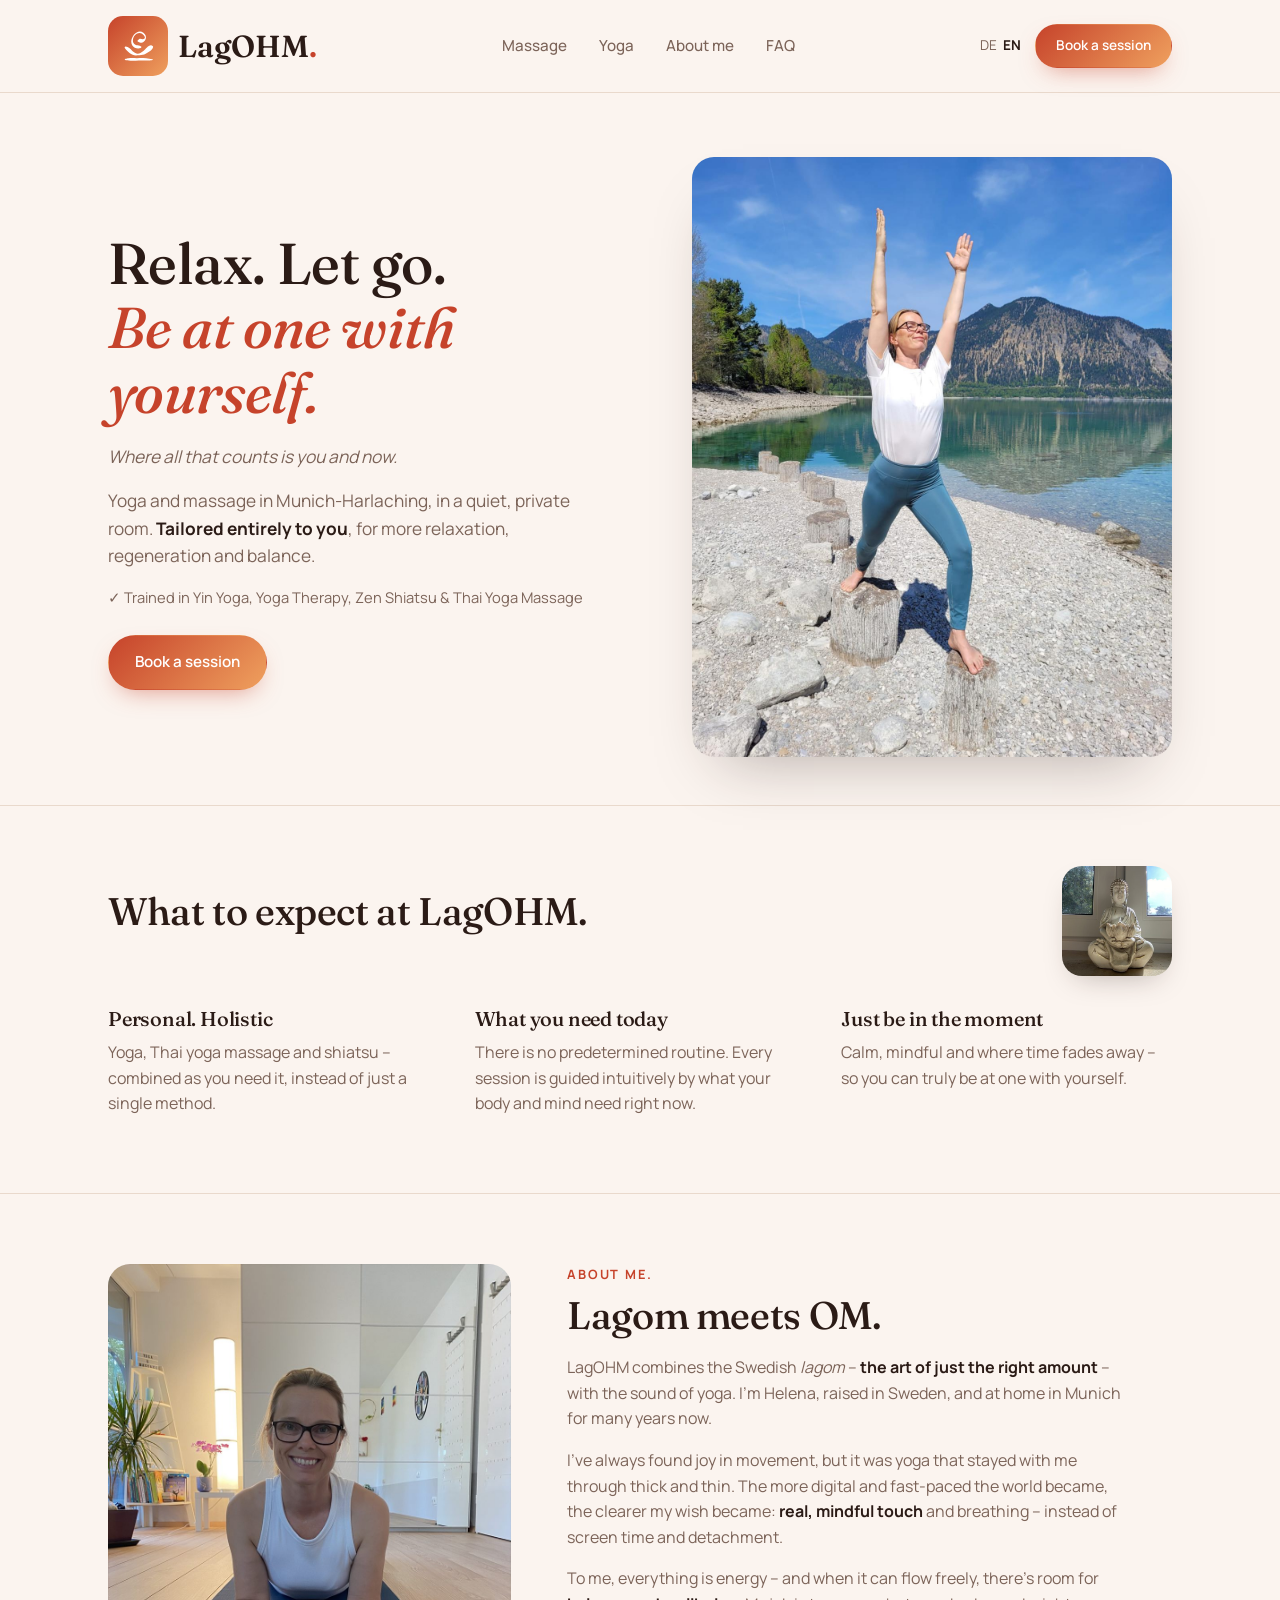
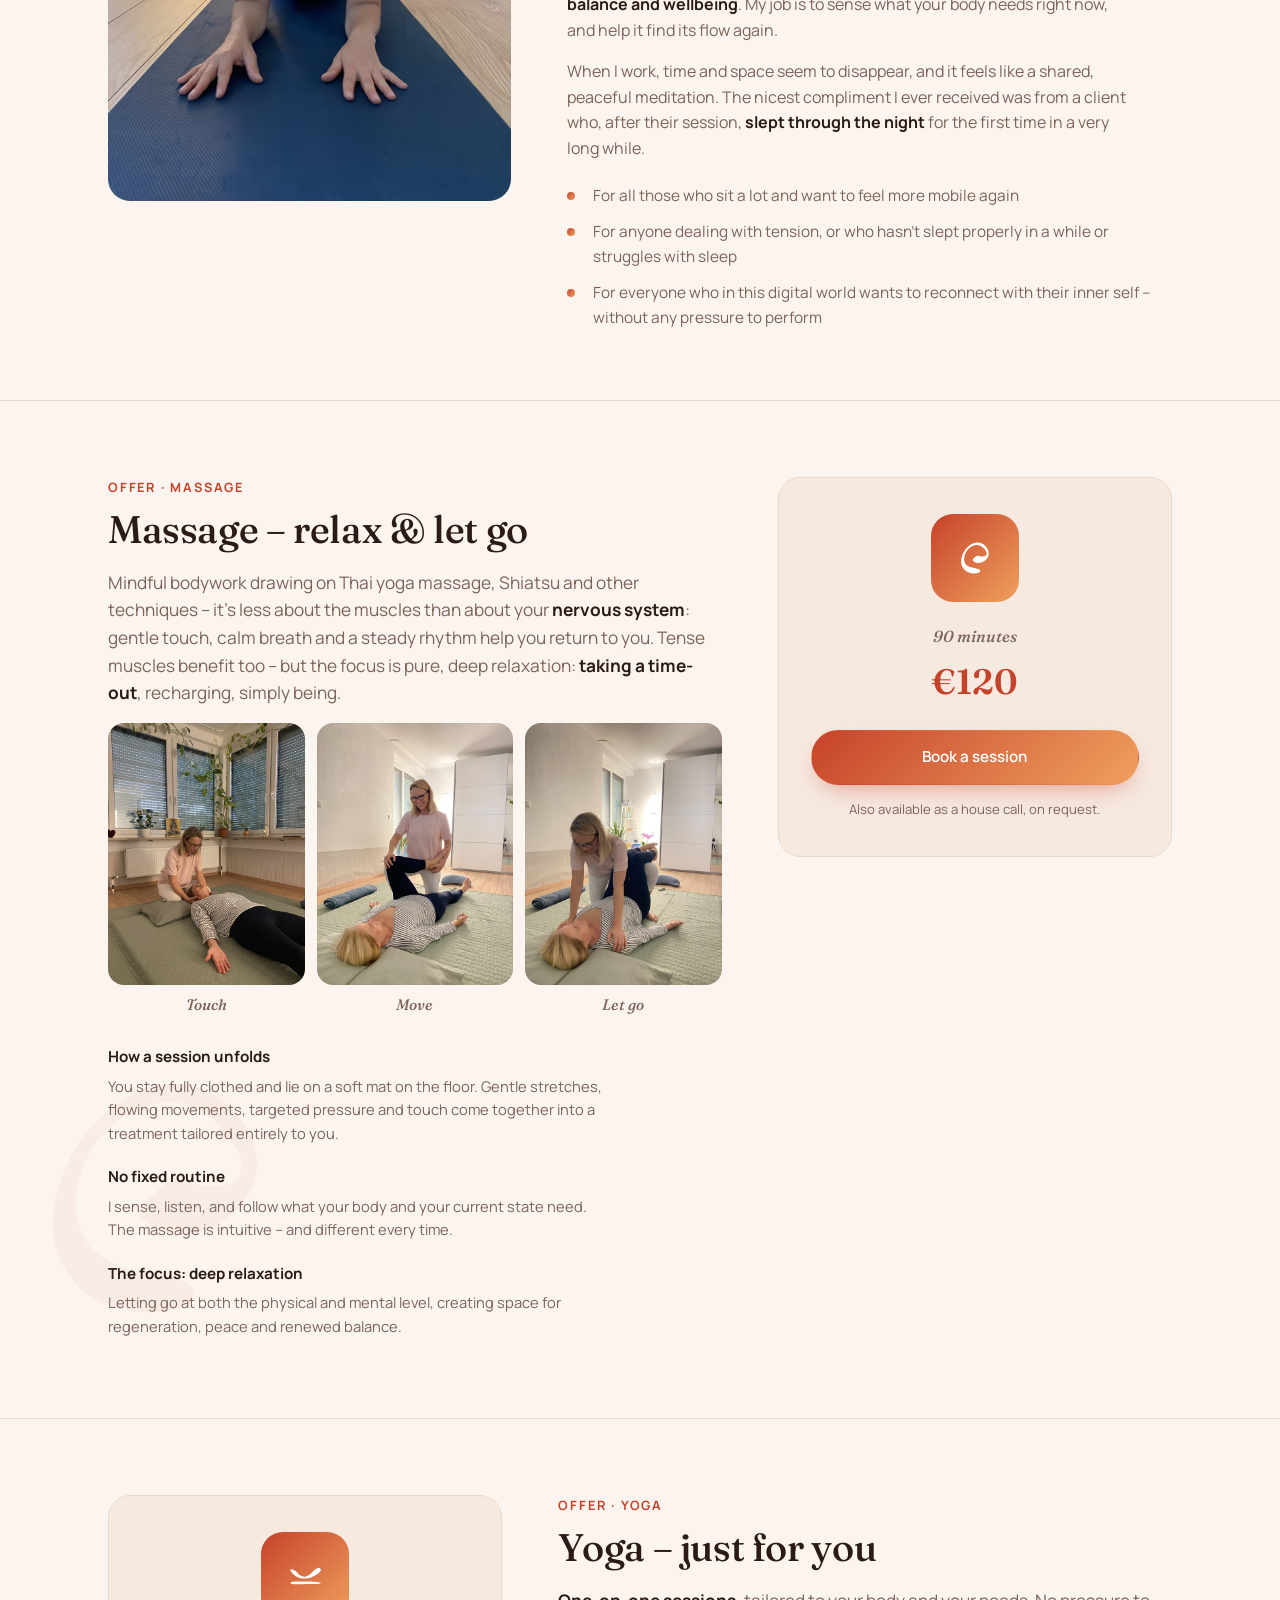
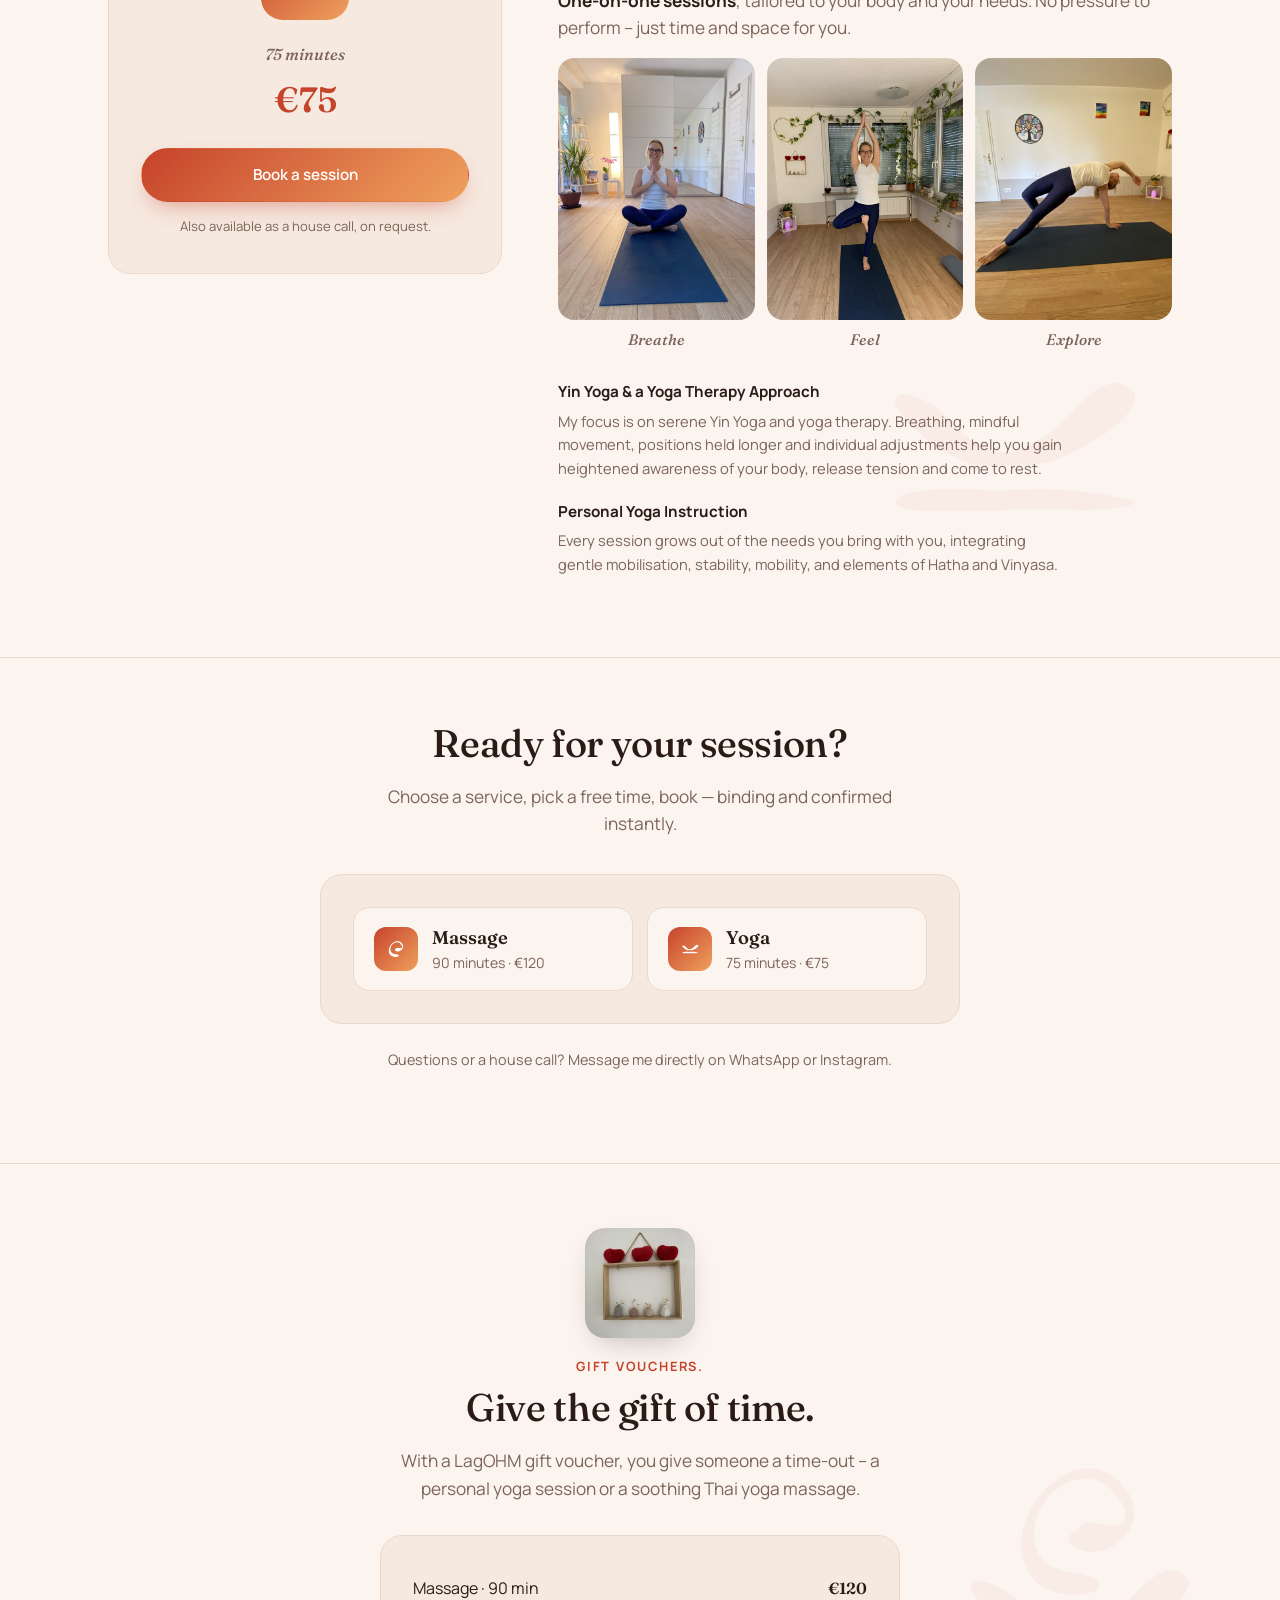
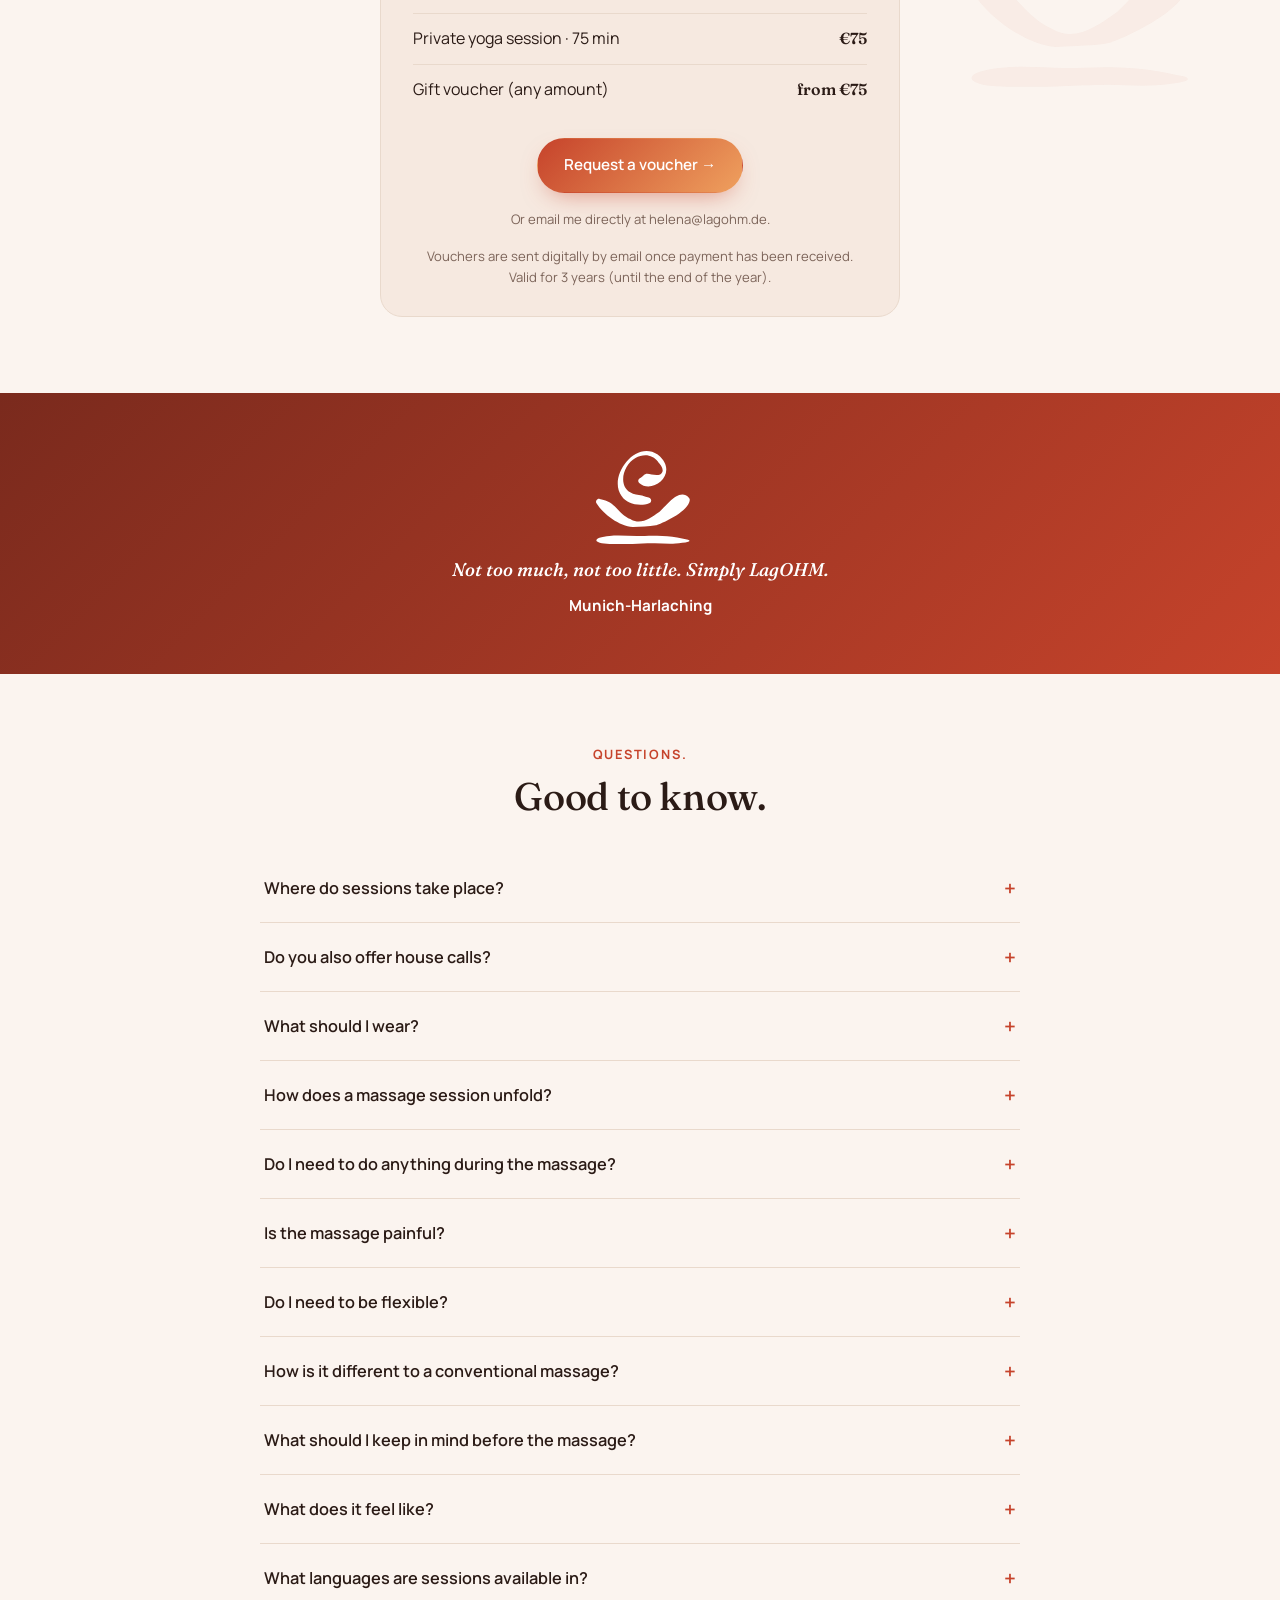
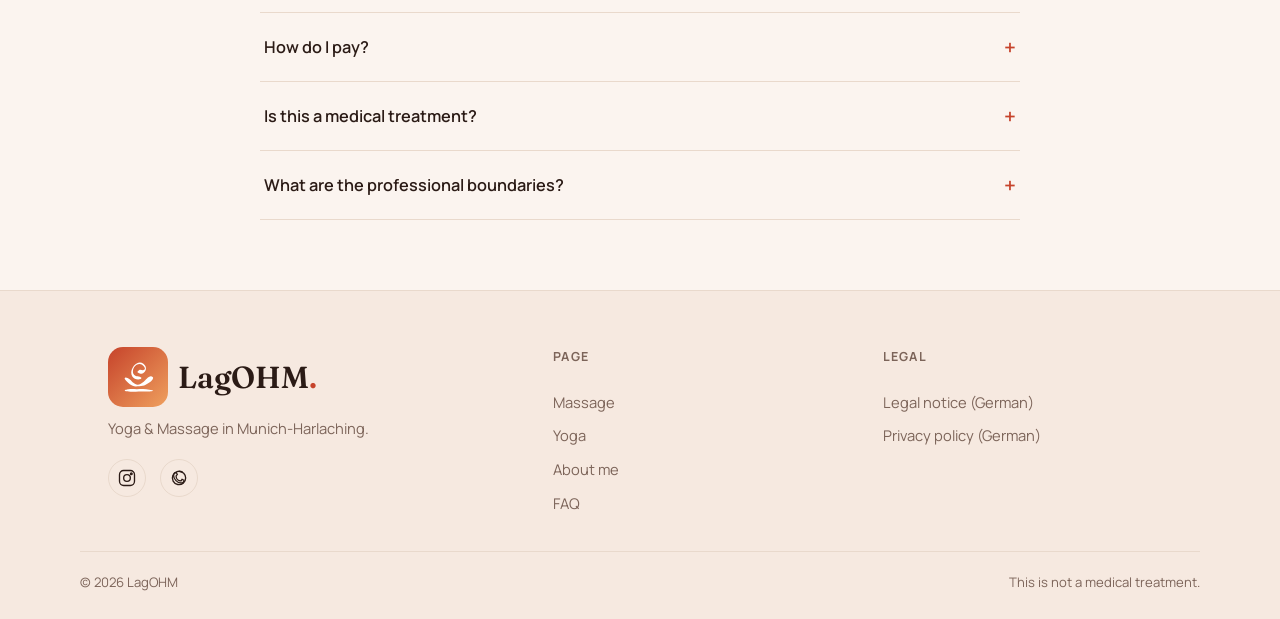
==== commit da224cb0: "Massage trio: "Loslassen" (EN "Let go") instead of Spüren, no repeat with the yoga row Co-Authored-B" ====
--- a/en/index.html
+++ b/en/index.html
@@ -108,7 +108,7 @@
         <div class="photo-trio">
           <figure><img src="../images/massage-room.jpg" alt="Helena gently holding a client's head and neck" loading="lazy"><figcaption>Touch</figcaption></figure>
           <figure><img src="../images/massage-stretch.jpg" alt="Helena guiding a client's knee in a gentle rotation" loading="lazy"><figcaption>Move</figcaption></figure>
-          <figure><img src="../images/massage-twist.jpg" alt="Helena applying gentle pressure to a client's shoulder" loading="lazy"><figcaption>Feel</figcaption></figure>
+          <figure><img src="../images/massage-twist.jpg" alt="Helena applying gentle pressure to a client's shoulder" loading="lazy"><figcaption>Let go</figcaption></figure>
         </div>
 
         <div class="technique-list">
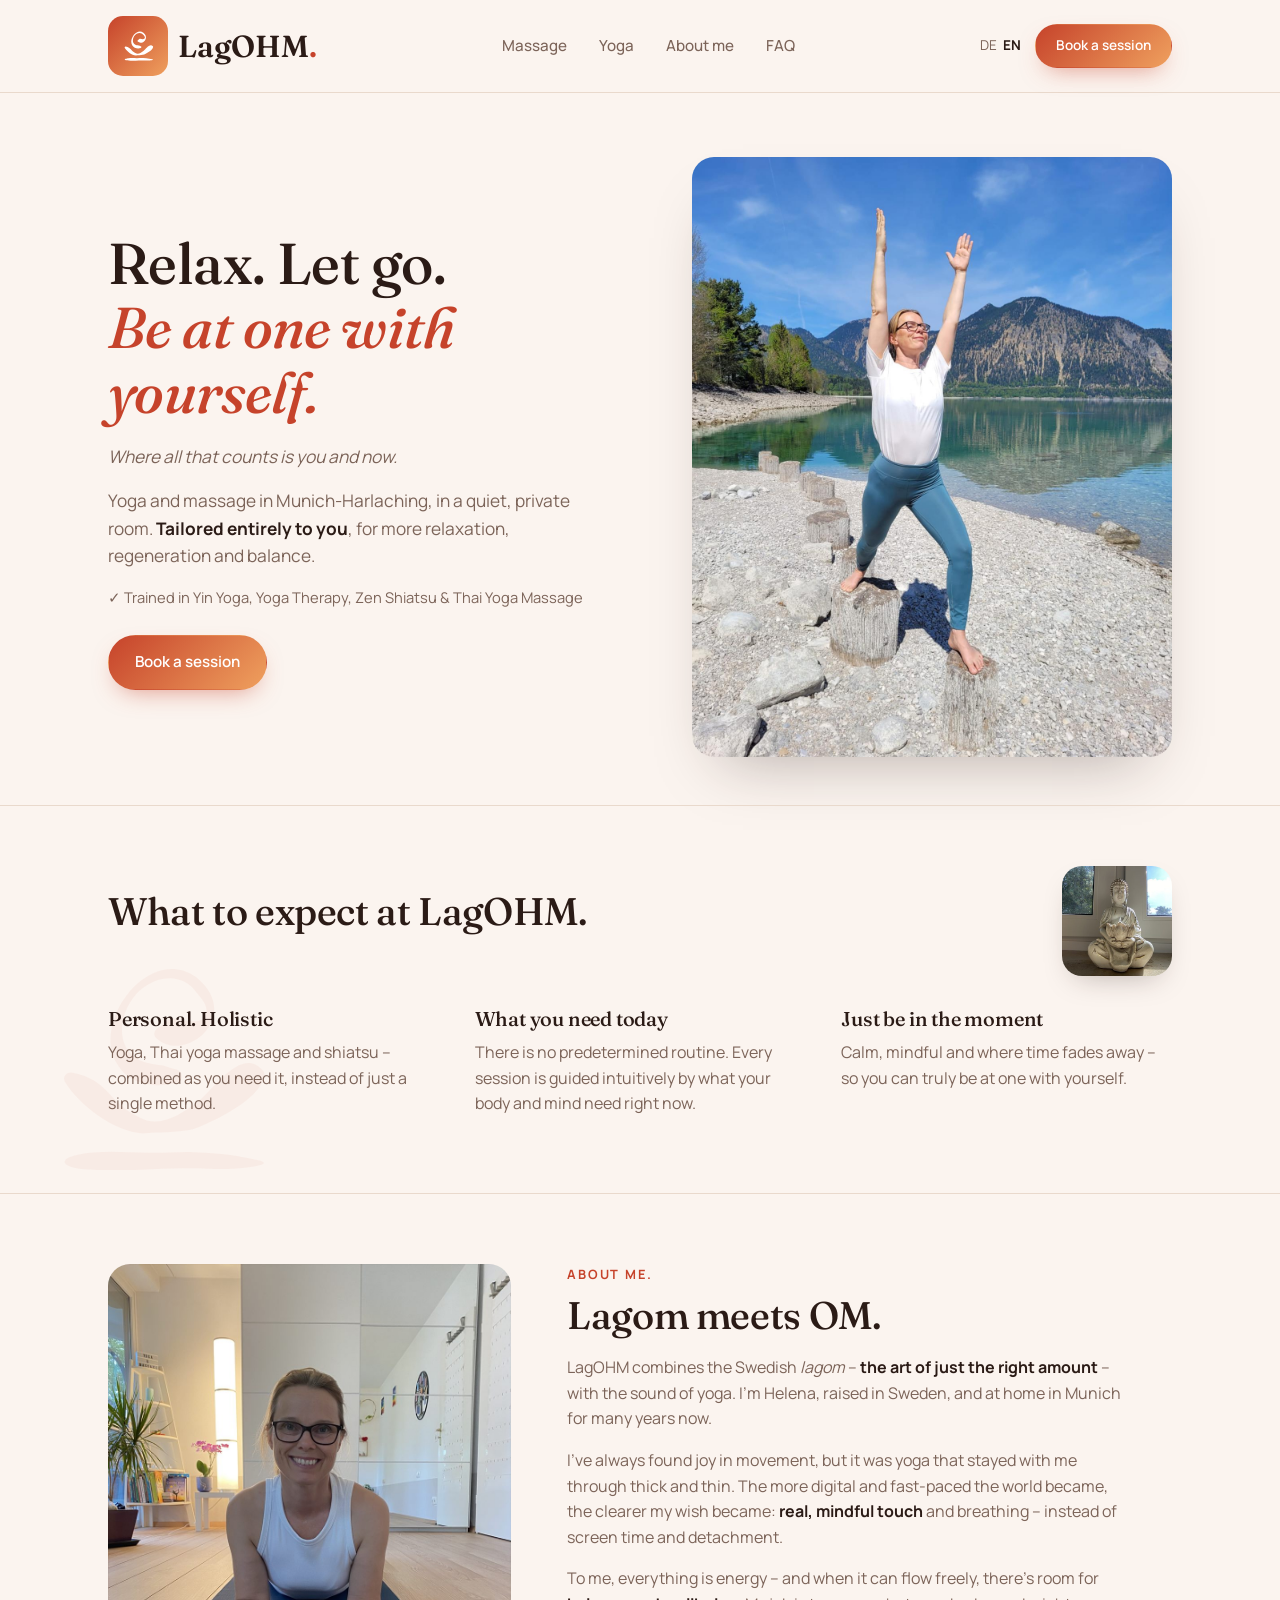
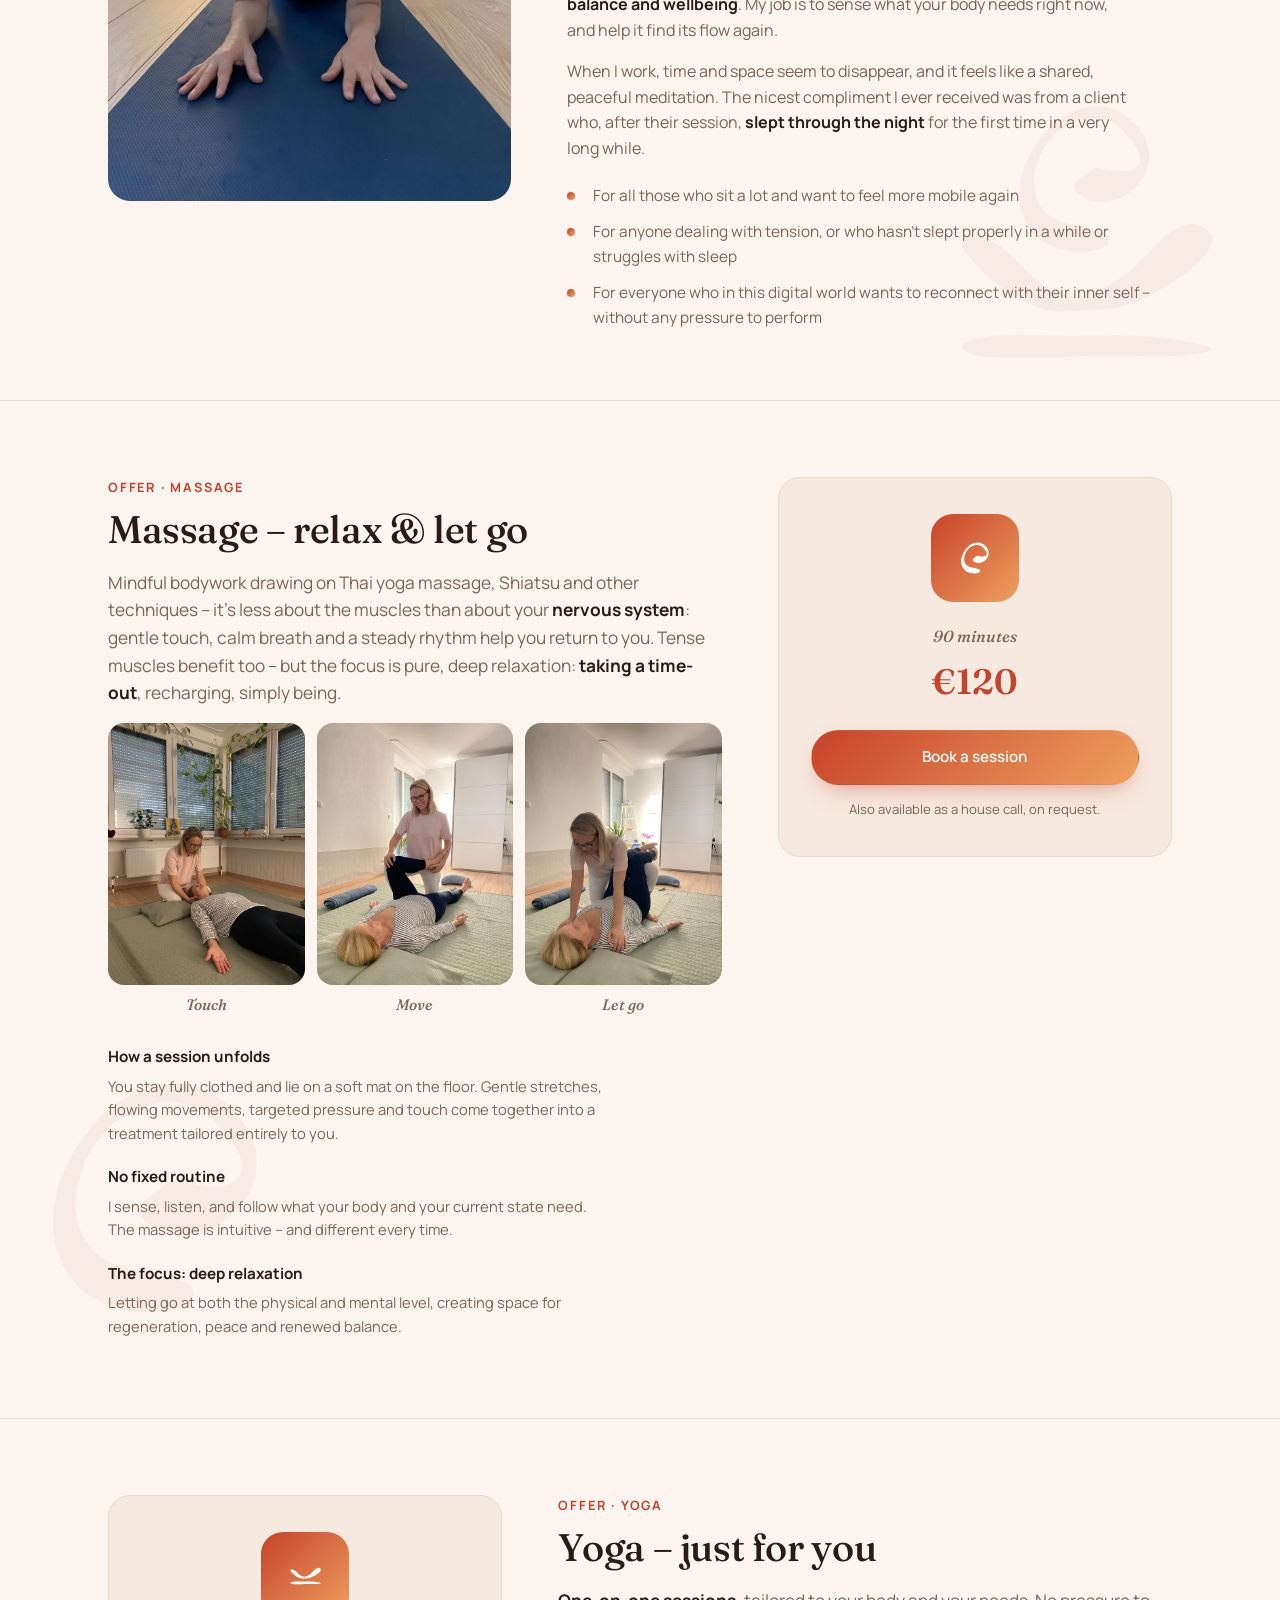
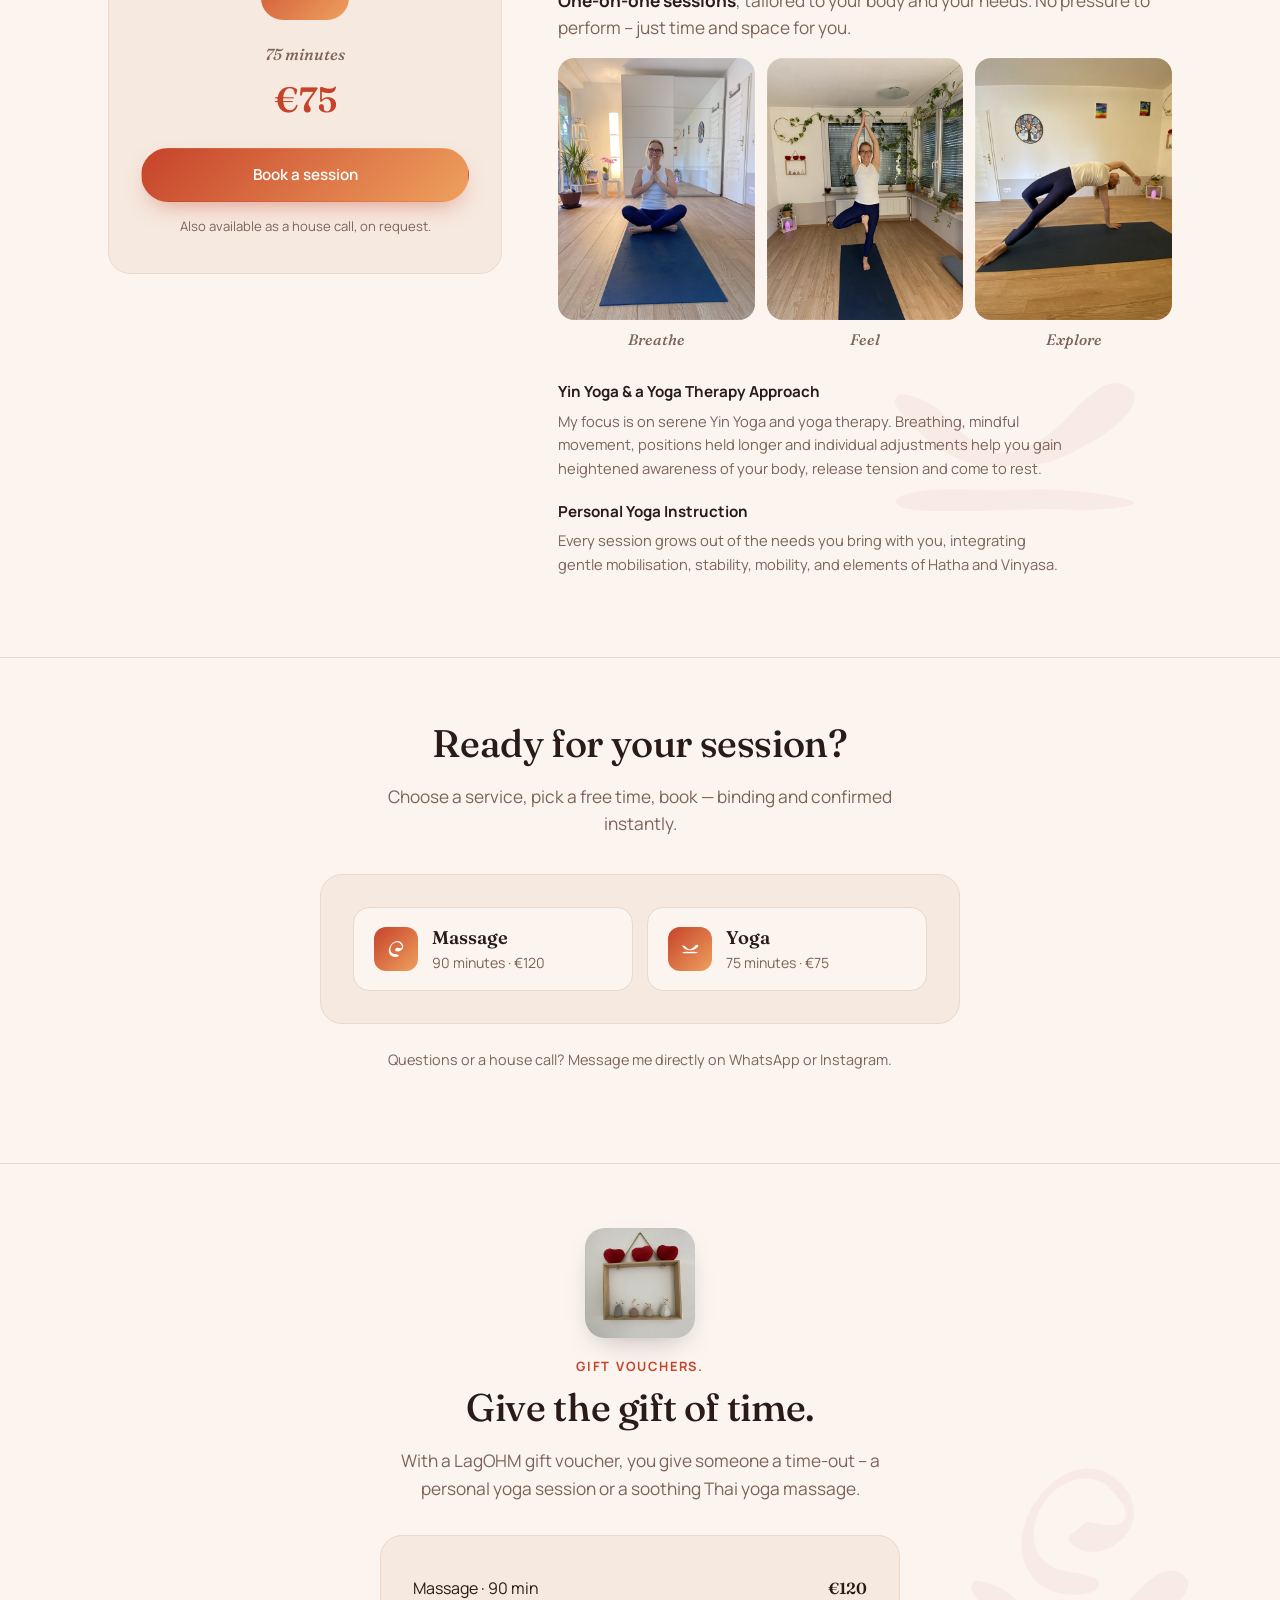
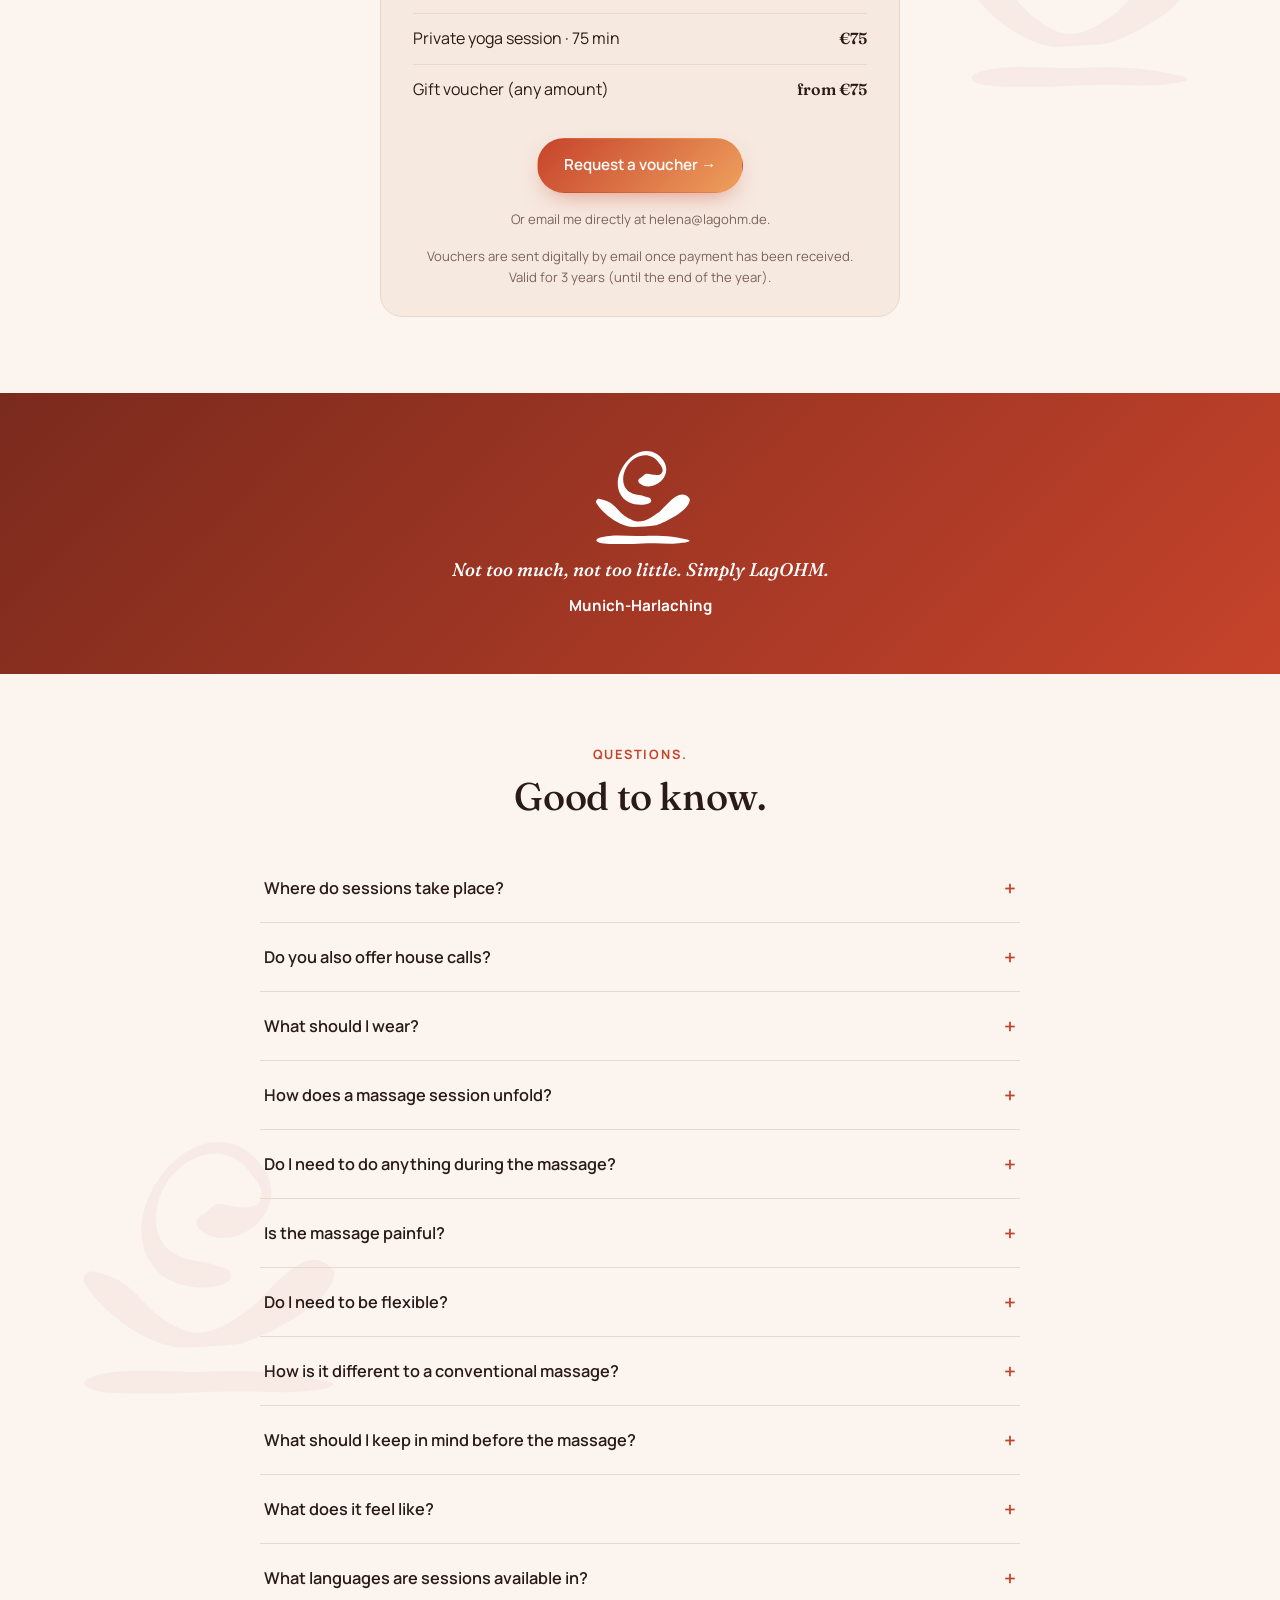
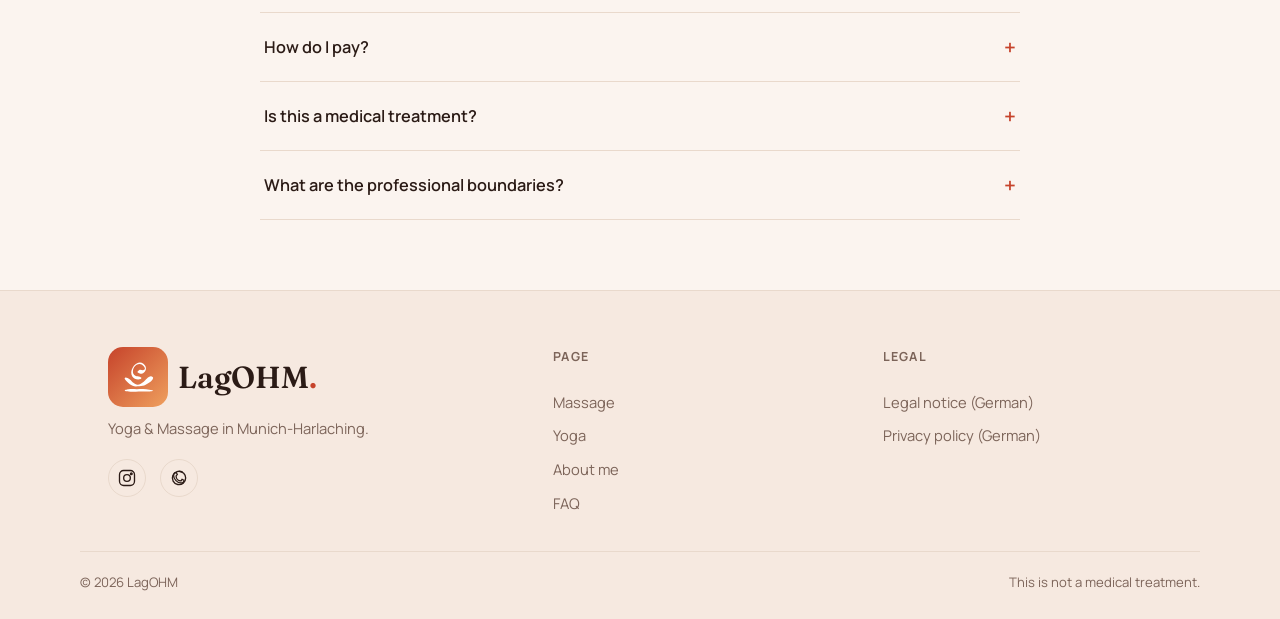
==== commit 67984be0: "Watermarks: full logo mark also on principles, about and FAQ Alternating sides down the page: princi" ====
--- a/en/index.html
+++ b/en/index.html
@@ -7,8 +7,8 @@
 <meta name="description" content="Yoga and massage in Munich-Harlaching. Yin Yoga, Yoga Therapy, Zen Shiatsu and Thai Yoga Massage with Helena – mindful, calm, all for you.">
 <link rel="icon" type="image/png" href="../images/brand/lagohm-favicon-192.png">
 <link rel="apple-touch-icon" href="../images/brand/lagohm-apple-touch-180.png">
-<link rel="stylesheet" href="../css/style.css?v=20261005-3">
-<link rel="stylesheet" href="../css/booking.css?v=20261005-3">
+<link rel="stylesheet" href="../css/style.css?v=20261006">
+<link rel="stylesheet" href="../css/booking.css?v=20261006">
 </head>
 <body>
 
@@ -437,7 +437,7 @@
   </div>
 </footer>
 
-<script src="../js/script.js?v=20261005-3"></script>
-<script src="../js/booking.js?v=20261005-3"></script>
+<script src="../js/script.js?v=20261006"></script>
+<script src="../js/booking.js?v=20261006"></script>
 </body>
 </html>
--- a/css/style.css
+++ b/css/style.css
@@ -187,9 +187,11 @@
 
 /* Large, faint logo-part watermarks (as on the flyer). The white SVG icons are tinted via CSS mask.
    overflow: clip (not hidden) so the sticky price panels keep working. */
-#massage, #yoga, .gift-section{ position: relative; overflow: clip; }
-#massage > .wrap, #yoga > .wrap, .gift-section > .wrap{ position: relative; z-index: 1; }
-#massage::before, #yoga::before, .gift-section::before{
+#massage, #yoga, .gift-section, .principles, .about, .faq{ position: relative; overflow: clip; }
+#massage > .wrap, #yoga > .wrap, .gift-section > .wrap,
+.principles > .wrap, .about > .wrap, .faq > .wrap{ position: relative; z-index: 1; }
+#massage::before, #yoga::before, .gift-section::before,
+.principles::before, .about::before, .faq::before{
   content:""; position:absolute; z-index:0; pointer-events:none;
   background: var(--accent-1); opacity:.045;
   -webkit-mask: var(--wm) center / contain no-repeat; mask: var(--wm) center / contain no-repeat;
@@ -197,6 +199,16 @@
 #massage::before{ --wm: url(../images/icon-massage-white.svg); width:340px; height:340px; left:-15px; bottom:50px; }
 #yoga::before{ --wm: url(../images/icon-yoga-white.svg); width:360px; height:360px; right:90px; bottom:30px; }
 .gift-section::before{ --wm: url(../images/icon-mark-white.svg); width:260px; height:225px; right:6%; top:300px; }
+/* The full logo mark, alternating sides down the page */
+.principles::before, .about::before, .faq::before{ --wm: url(../images/icon-mark-white.svg); }
+.principles::before{ width:240px; height:208px; left:3%; bottom:20px; }
+.about::before{ width:300px; height:260px; right:4%; bottom:40px; }
+.faq::before{ width:300px; height:260px; left:4%; top:38%; }
+@media (max-width: 760px){
+  .principles::before{ width:160px; height:139px; left:-40px; bottom:10px; }
+  .about::before{ width:190px; height:165px; right:-40px; bottom:30px; }
+  .faq::before{ width:190px; height:165px; left:-50px; top:30%; }
+}
 @media (max-width: 760px){
   #massage::before{ width:220px; height:220px; left:-60px; bottom:40px; }
   #yoga::before{ width:230px; height:230px; right:20px; bottom:20px; }
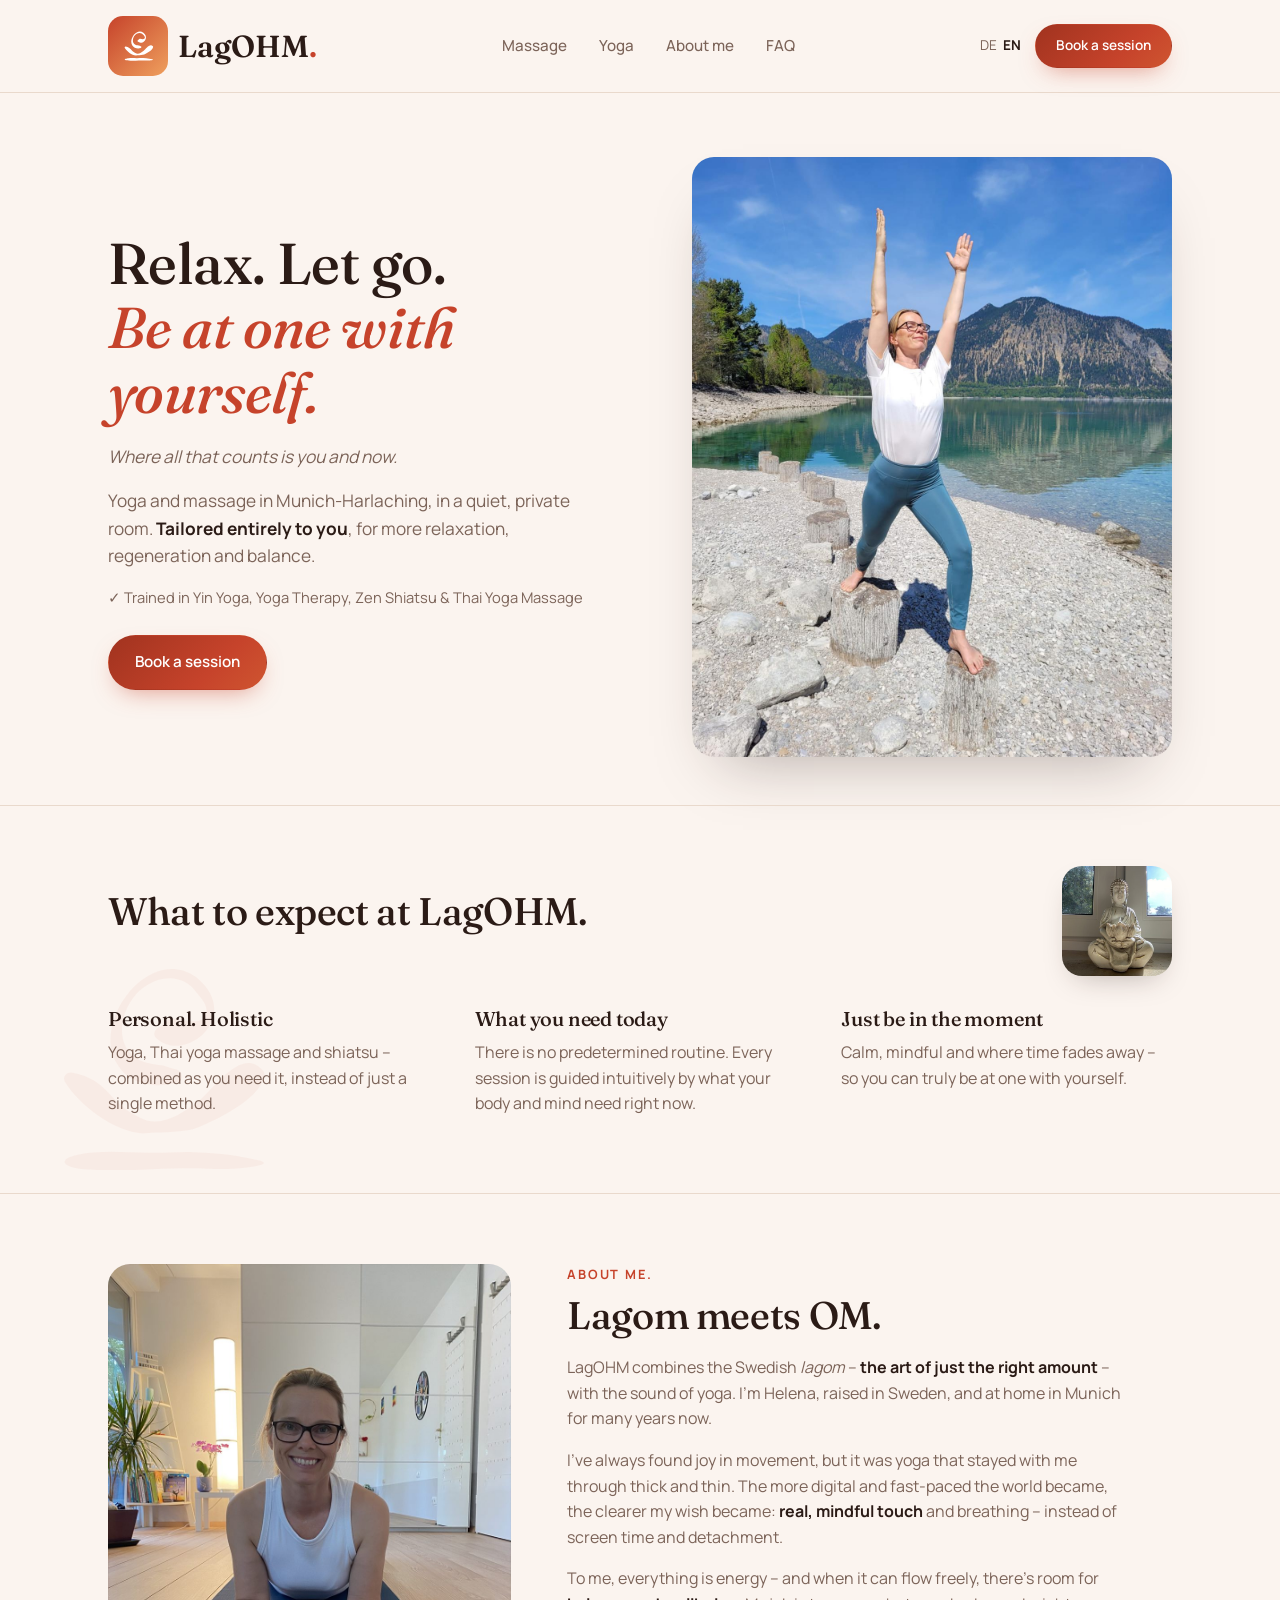
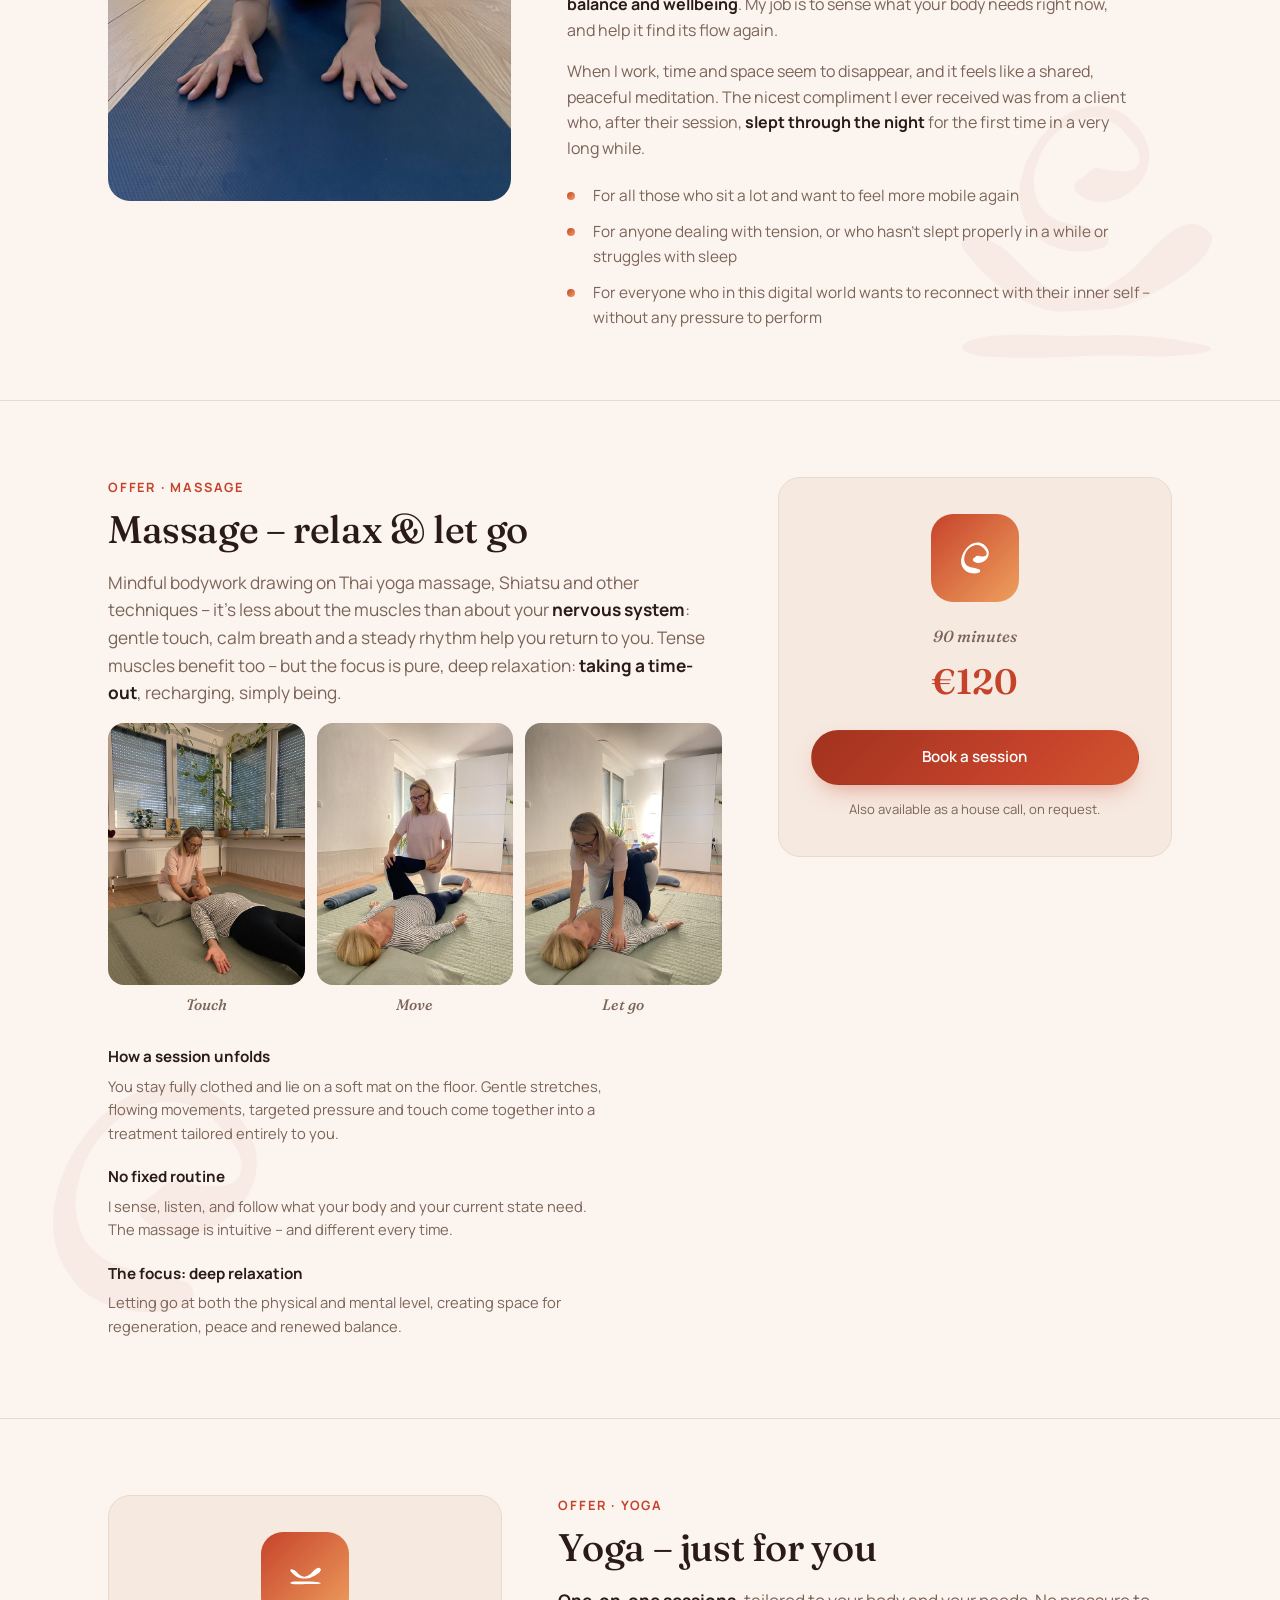
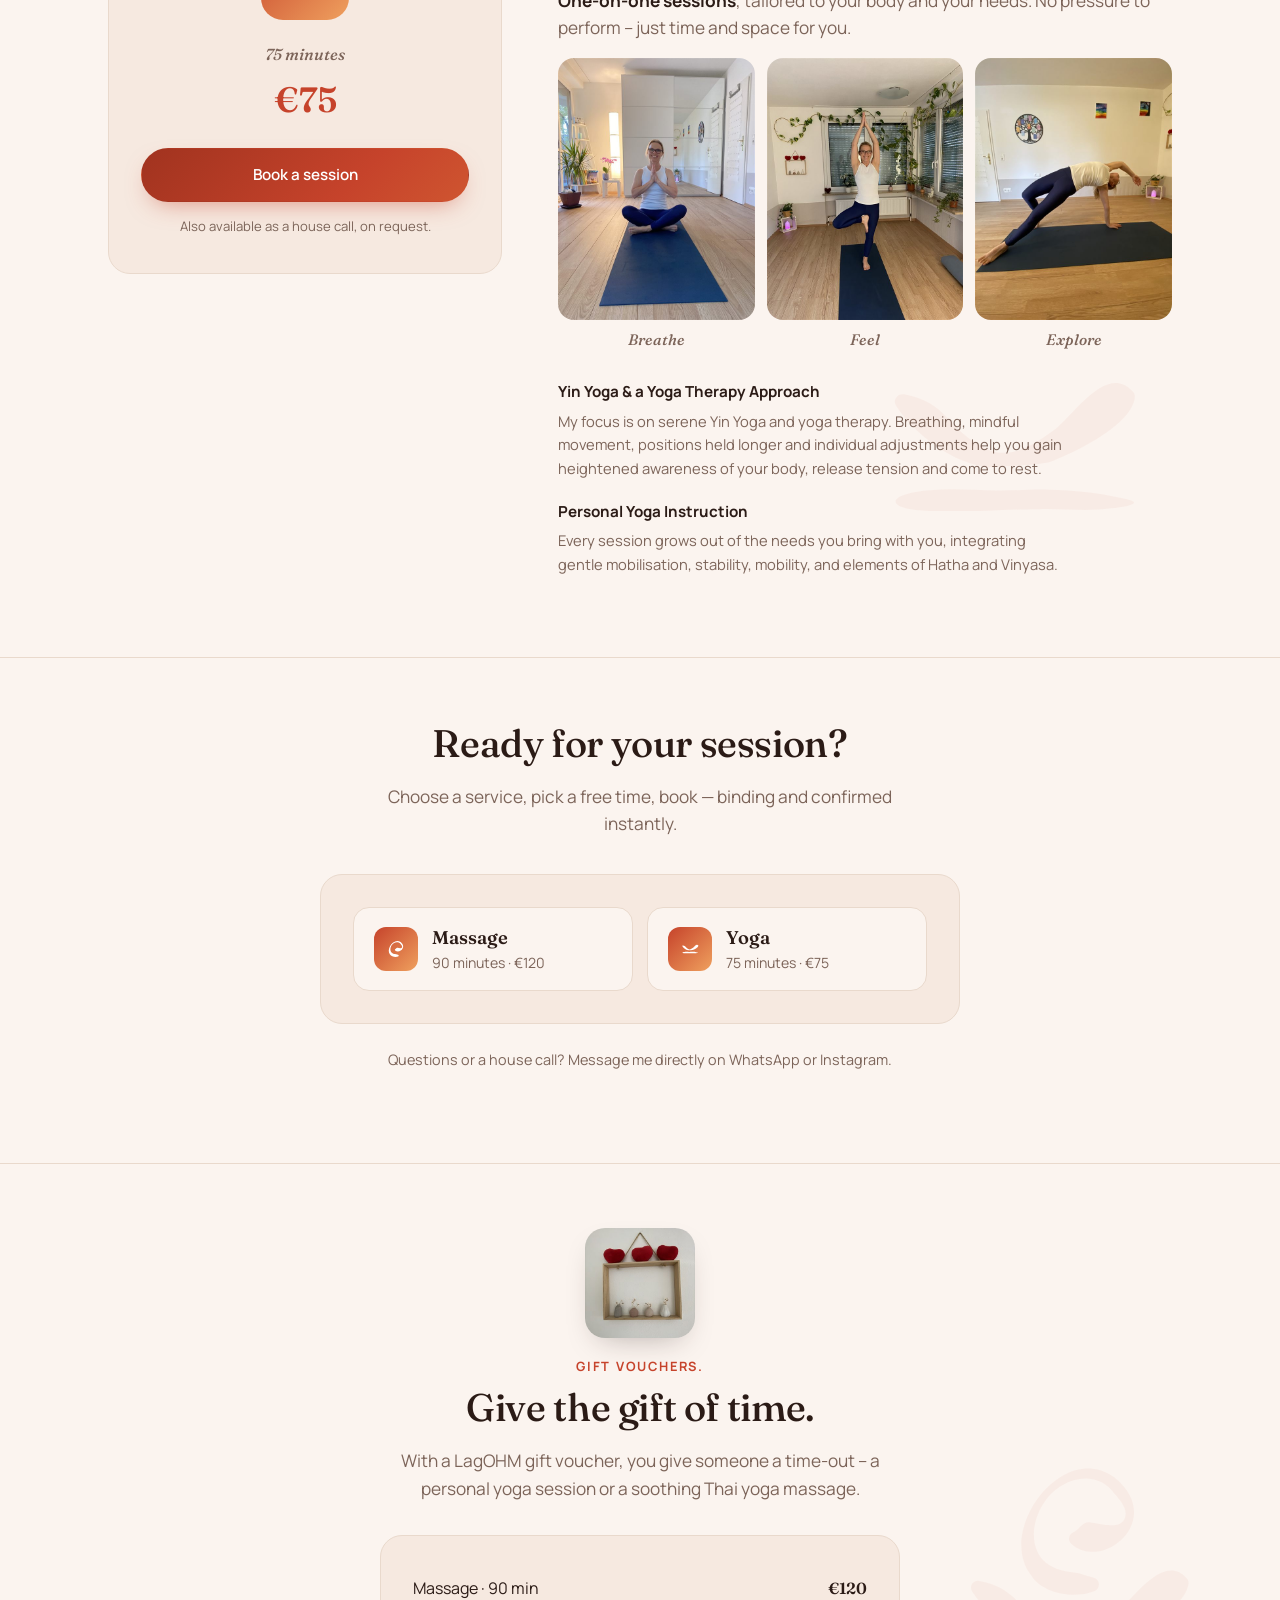
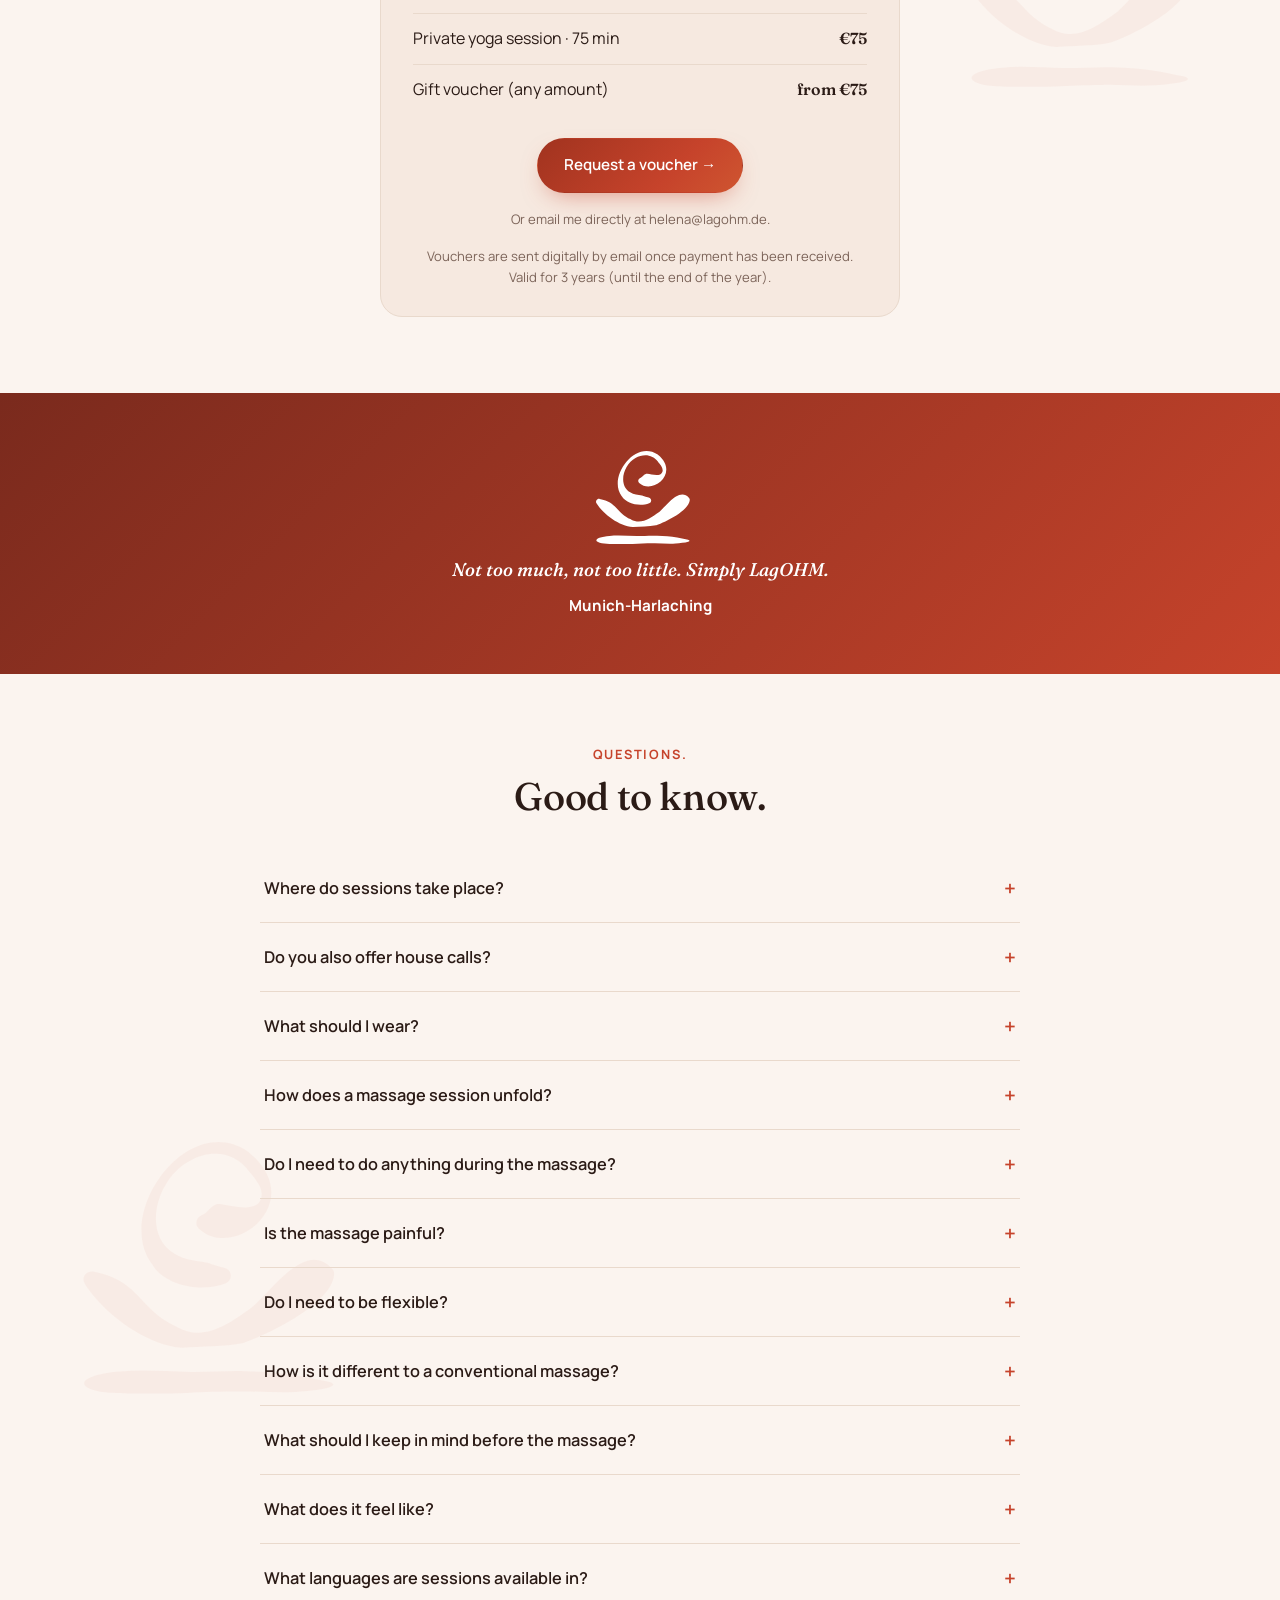
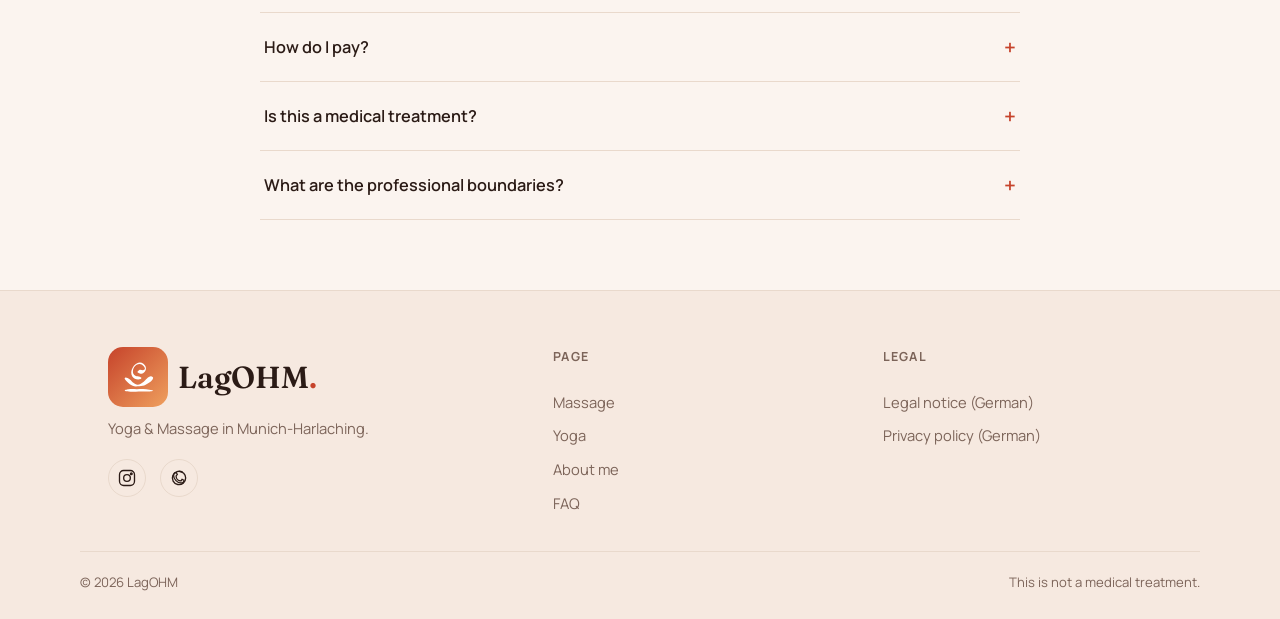
==== commit 4b5922ea: "Buttons: deeper brand gradient so white text stays readable Co-Authored-By: Claude Opus 5.5 <noreply" ====
--- a/en/index.html
+++ b/en/index.html
@@ -7,8 +7,8 @@
 <meta name="description" content="Yoga and massage in Munich-Harlaching. Yin Yoga, Yoga Therapy, Zen Shiatsu and Thai Yoga Massage with Helena – mindful, calm, all for you.">
 <link rel="icon" type="image/png" href="../images/brand/lagohm-favicon-192.png">
 <link rel="apple-touch-icon" href="../images/brand/lagohm-apple-touch-180.png">
-<link rel="stylesheet" href="../css/style.css?v=20261006">
-<link rel="stylesheet" href="../css/booking.css?v=20261006">
+<link rel="stylesheet" href="../css/style.css?v=20261006-2">
+<link rel="stylesheet" href="../css/booking.css?v=20261006-2">
 </head>
 <body>
 
@@ -437,7 +437,7 @@
   </div>
 </footer>
 
-<script src="../js/script.js?v=20261006"></script>
-<script src="../js/booking.js?v=20261006"></script>
+<script src="../js/script.js?v=20261006-2"></script>
+<script src="../js/booking.js?v=20261006-2"></script>
 </body>
 </html>
--- a/css/style.css
+++ b/css/style.css
@@ -81,8 +81,10 @@
   border: 1px solid transparent;
   transition: transform .15s ease, box-shadow .15s ease, opacity .15s ease;
 }
+/* Buttons use a deeper version of the brand gradient, so the white text stays readable
+   end to end (the light apricot end of --grad is too pale behind white text). */
 .btn-primary{
-  background: var(--grad);
+  background: linear-gradient(135deg, #A1331F 0%, var(--accent-1) 65%, #CF5530 100%);
   color: var(--white);
   box-shadow: 0 10px 24px -10px rgba(198,67,43,.55);
 }
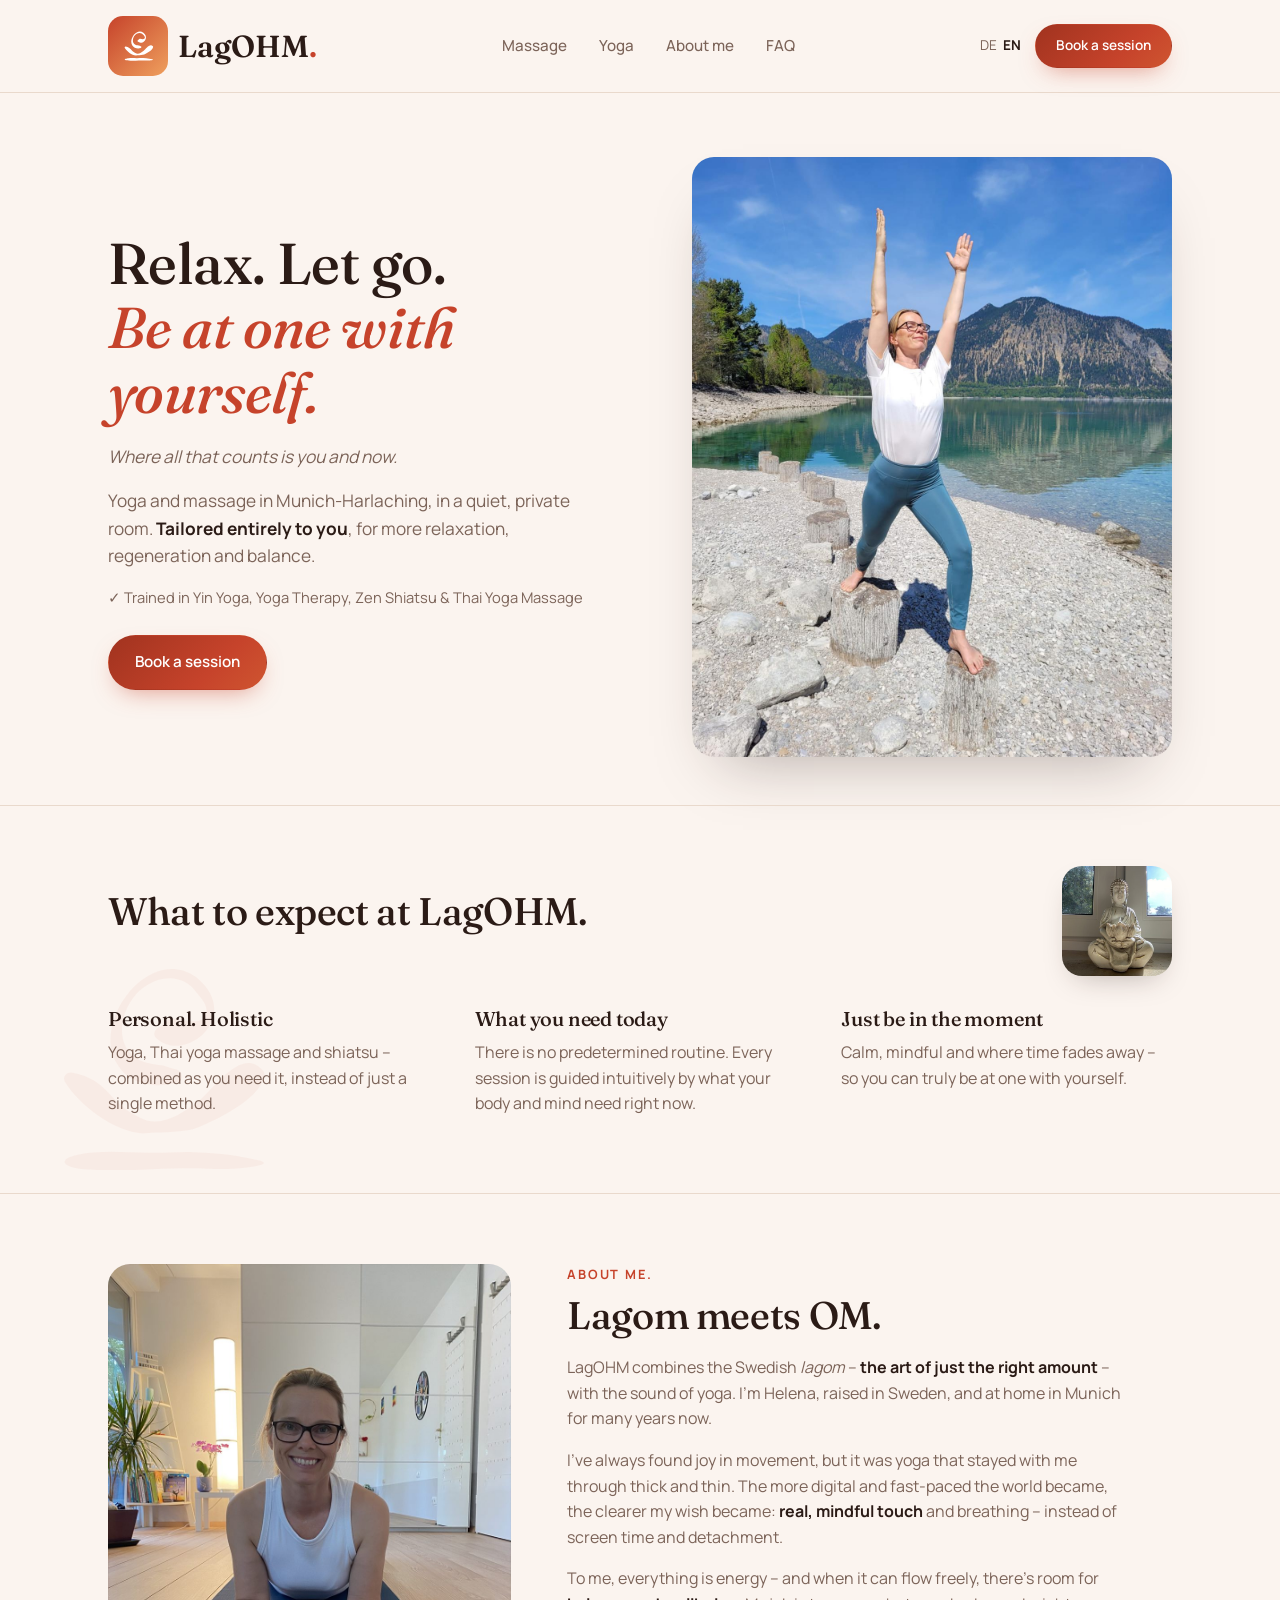
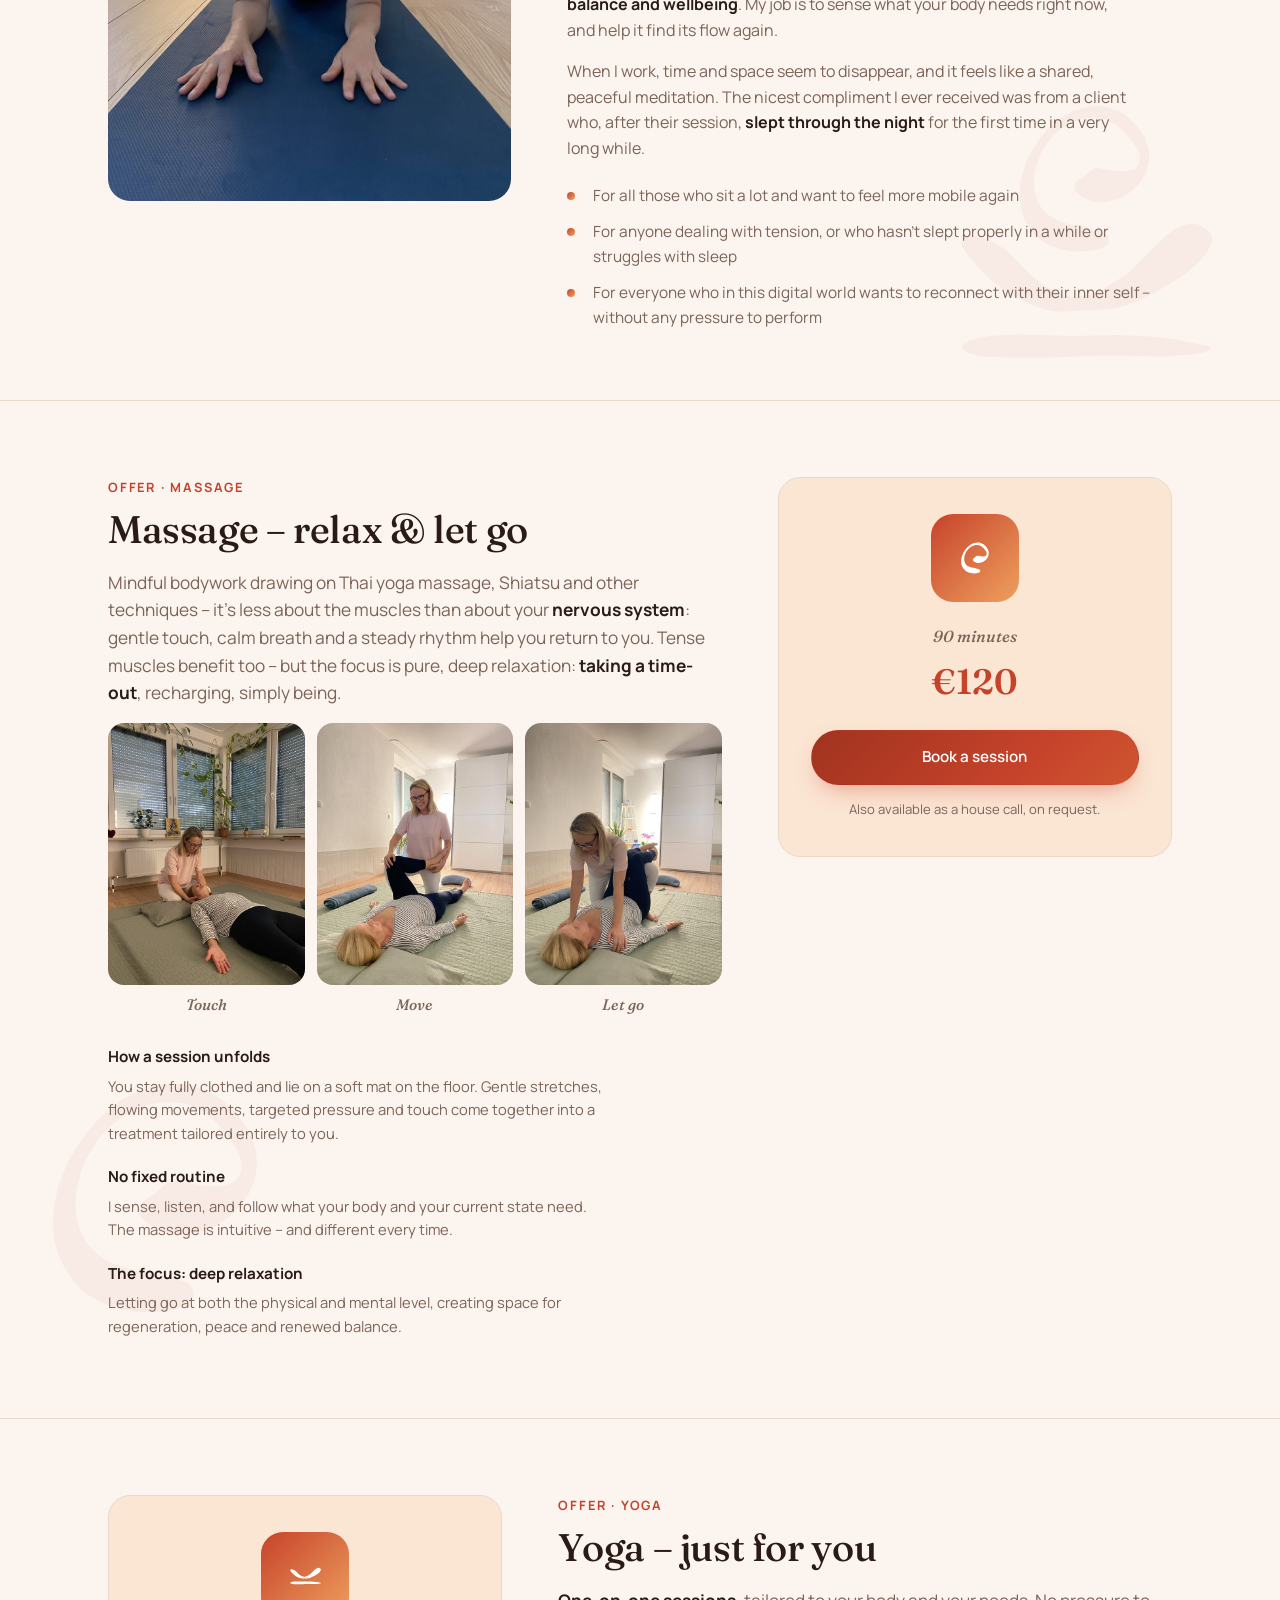
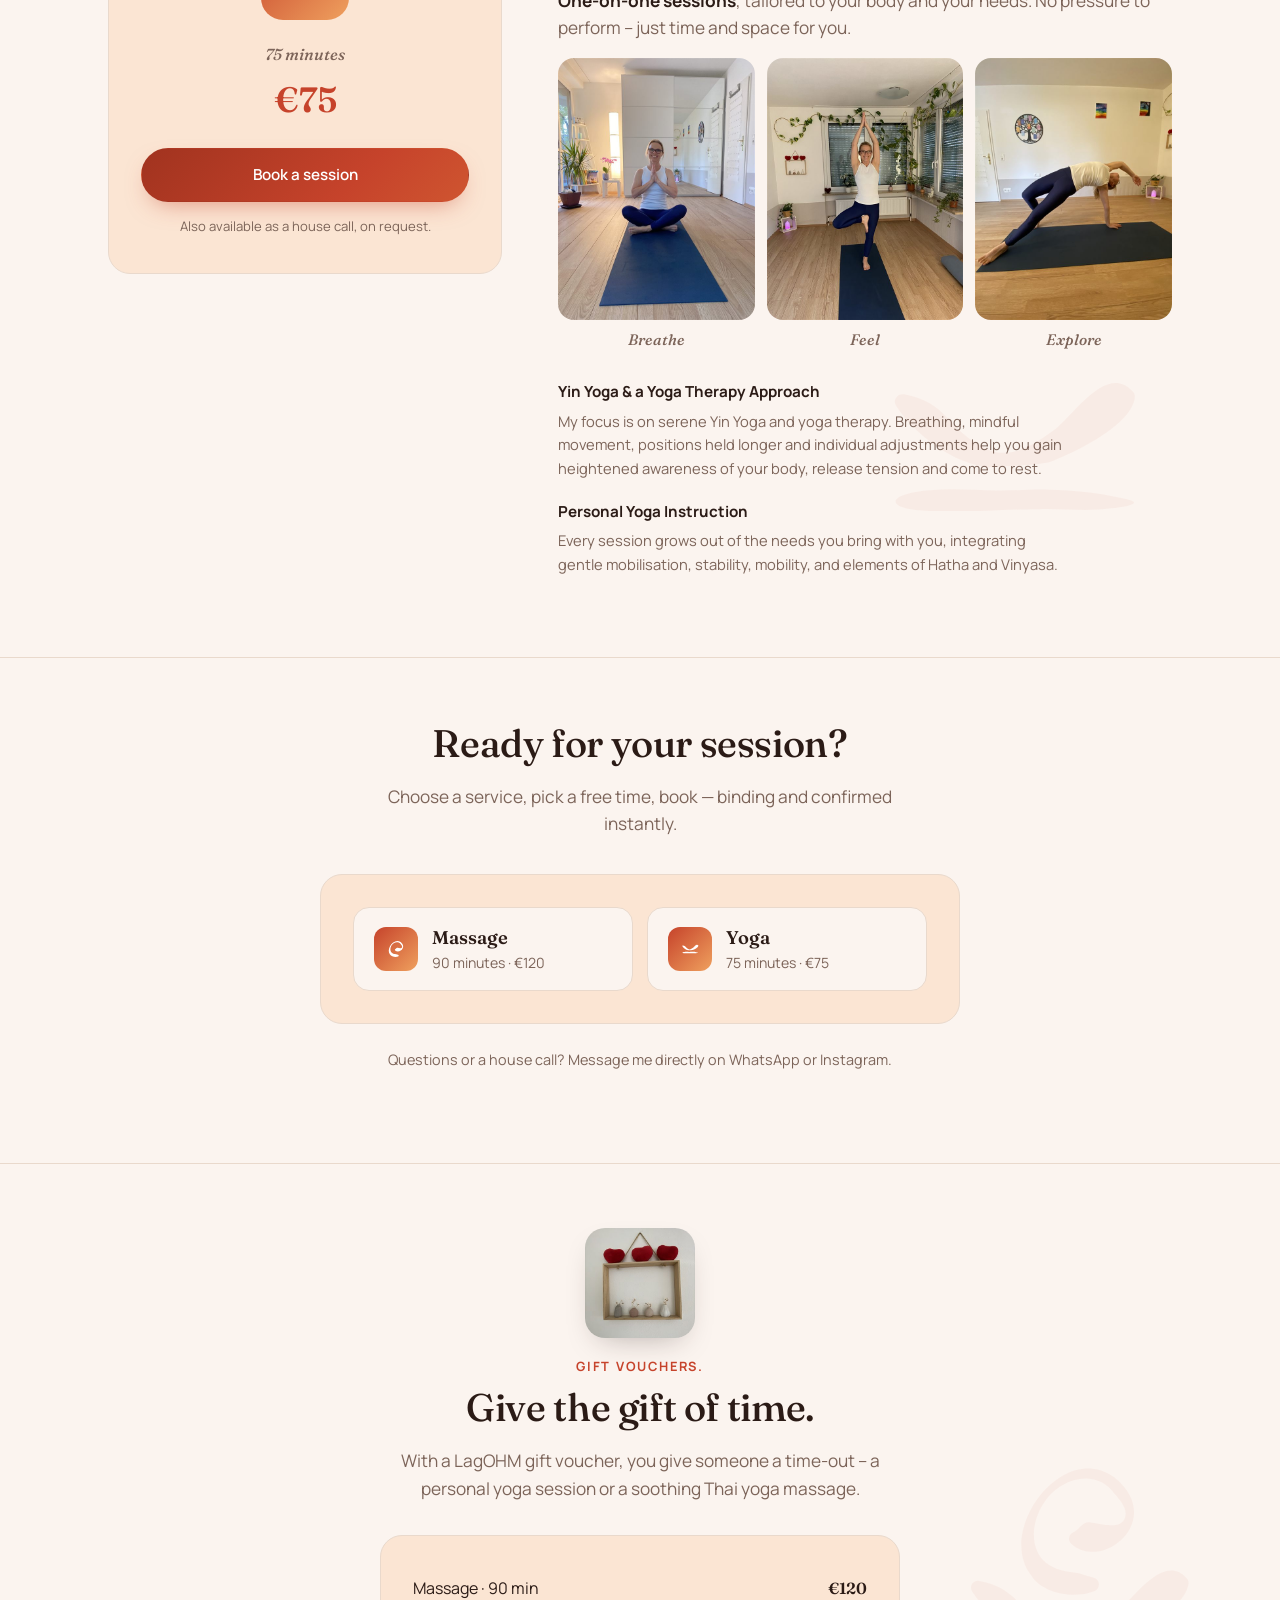
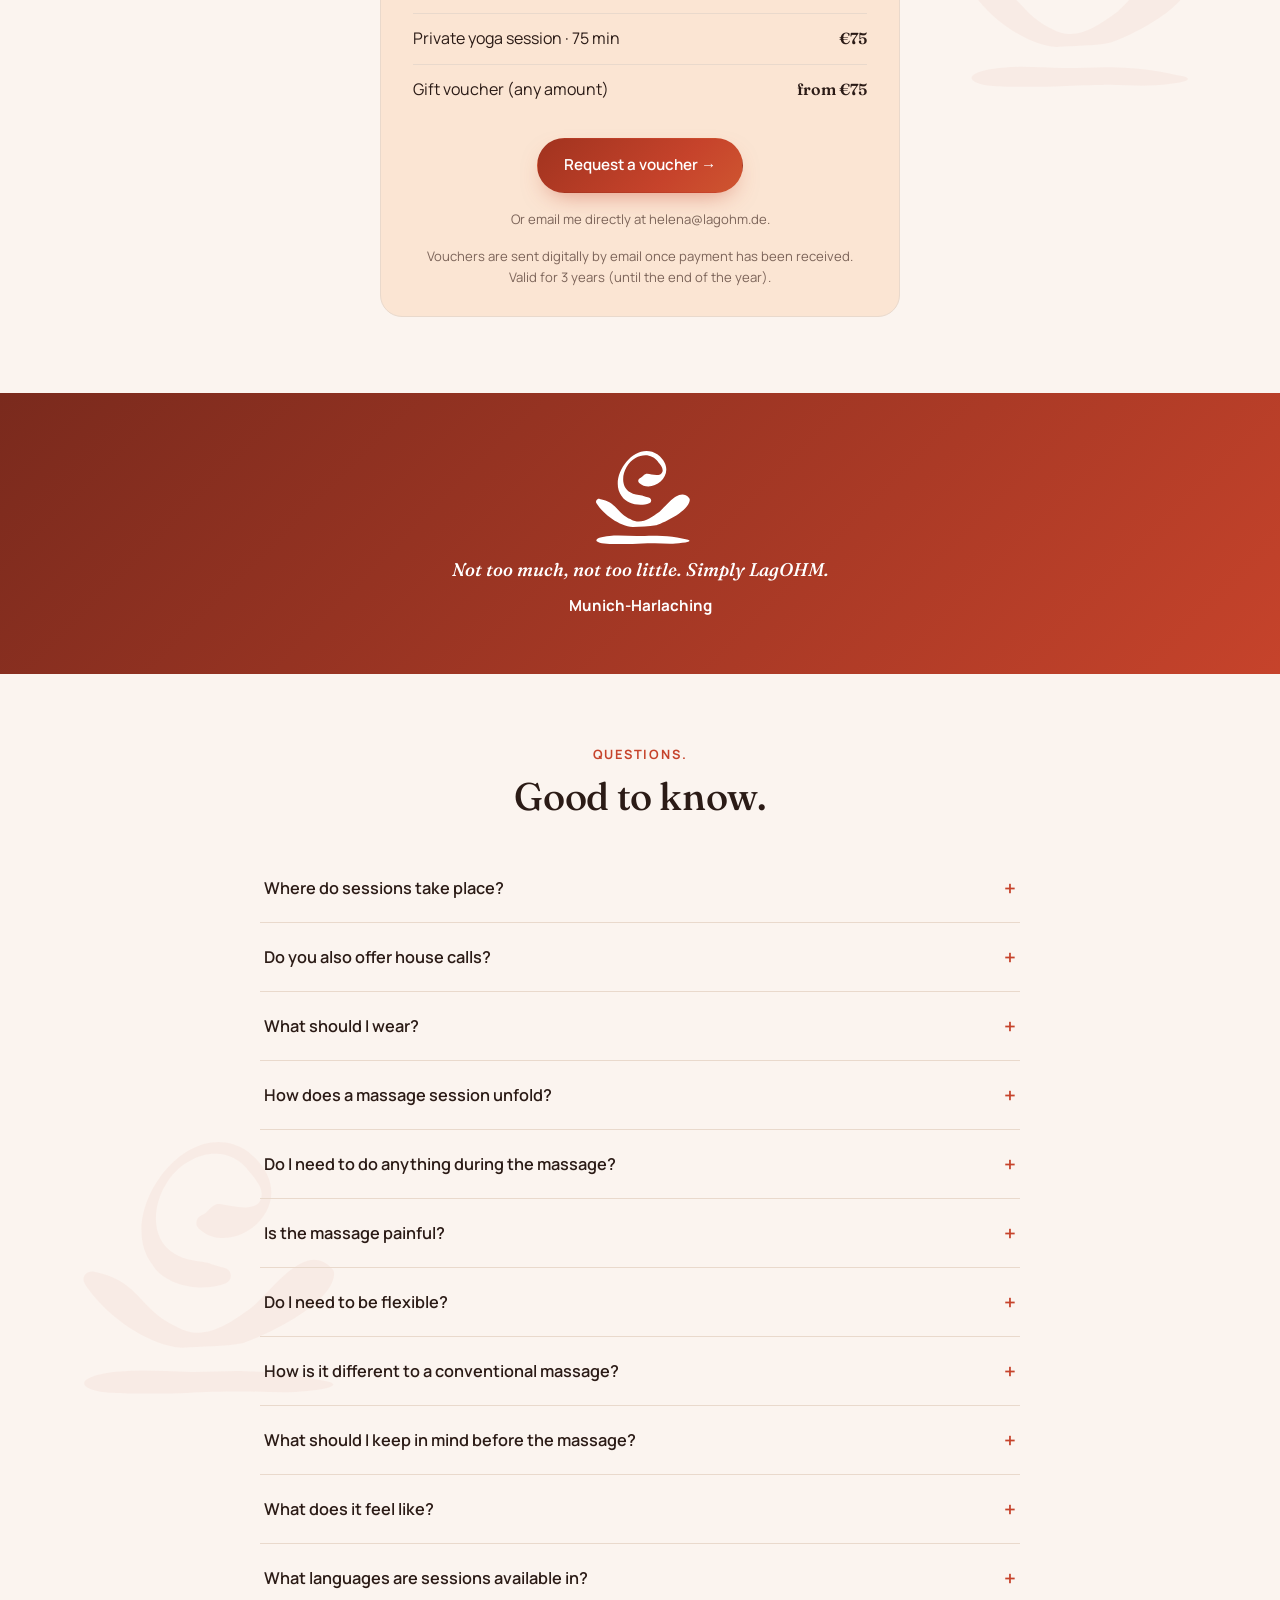
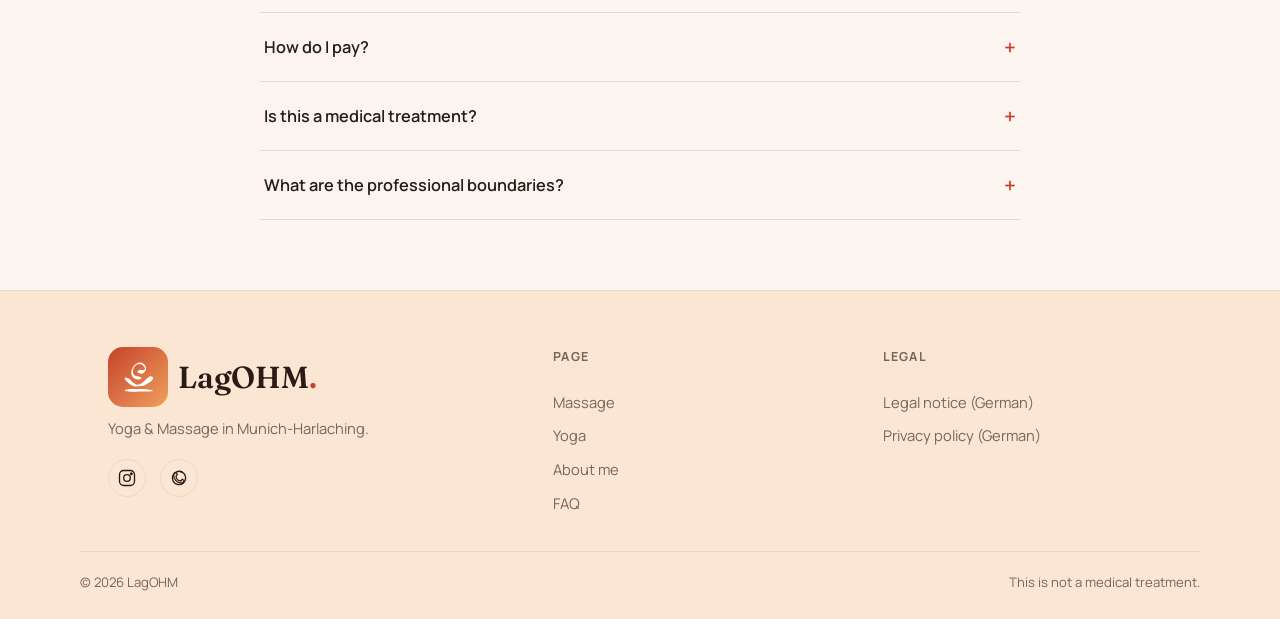
==== commit 8ac7c4d4: "Bust browser cache for retouched massage photos Co-Authored-By: Claude Opus 5.5 <noreply@anthropic.c" ====
--- a/en/index.html
+++ b/en/index.html
@@ -107,8 +107,8 @@
 
         <div class="photo-trio">
           <figure><img src="../images/massage-room.jpg" alt="Helena gently holding a client's head and neck" loading="lazy"><figcaption>Touch</figcaption></figure>
-          <figure><img src="../images/massage-stretch.jpg" alt="Helena guiding a client's knee in a gentle rotation" loading="lazy"><figcaption>Move</figcaption></figure>
-          <figure><img src="../images/massage-twist.jpg" alt="Helena applying gentle pressure to a client's shoulder" loading="lazy"><figcaption>Let go</figcaption></figure>
+          <figure><img src="../images/massage-stretch.jpg?v=20261006" alt="Helena guiding a client's knee in a gentle rotation" loading="lazy"><figcaption>Move</figcaption></figure>
+          <figure><img src="../images/massage-twist.jpg?v=20261006" alt="Helena applying gentle pressure to a client's shoulder" loading="lazy"><figcaption>Let go</figcaption></figure>
         </div>
 
         <div class="technique-list">
--- a/css/style.css
+++ b/css/style.css
@@ -8,7 +8,7 @@
 
 :root{
   --bg: #FBF4EF;
-  --bg-card: #F6E9E0;
+  --bg-card: #FBE5D3; /* soft apricot: cards, panels, footer */
   --ink: #2B1B16;
   --ink-soft: #7C6459;
   --line: #E9D9CC;
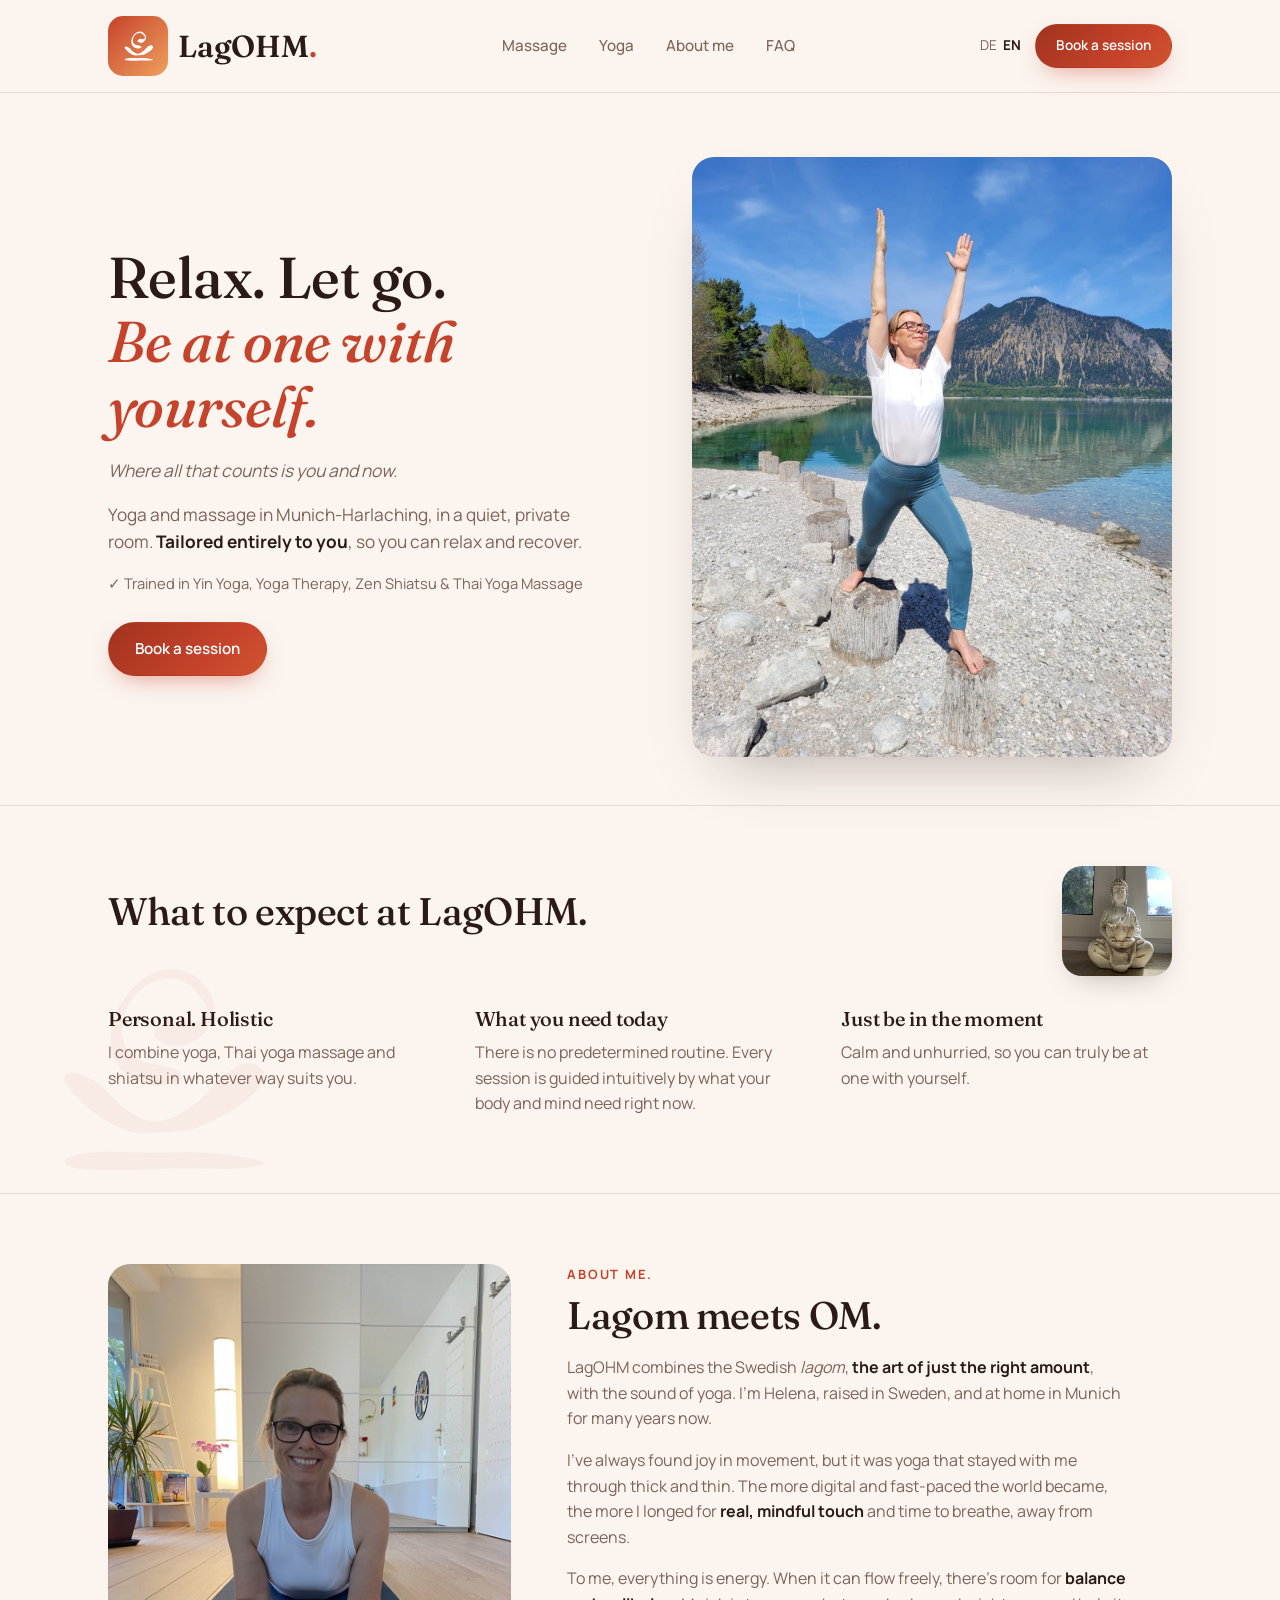
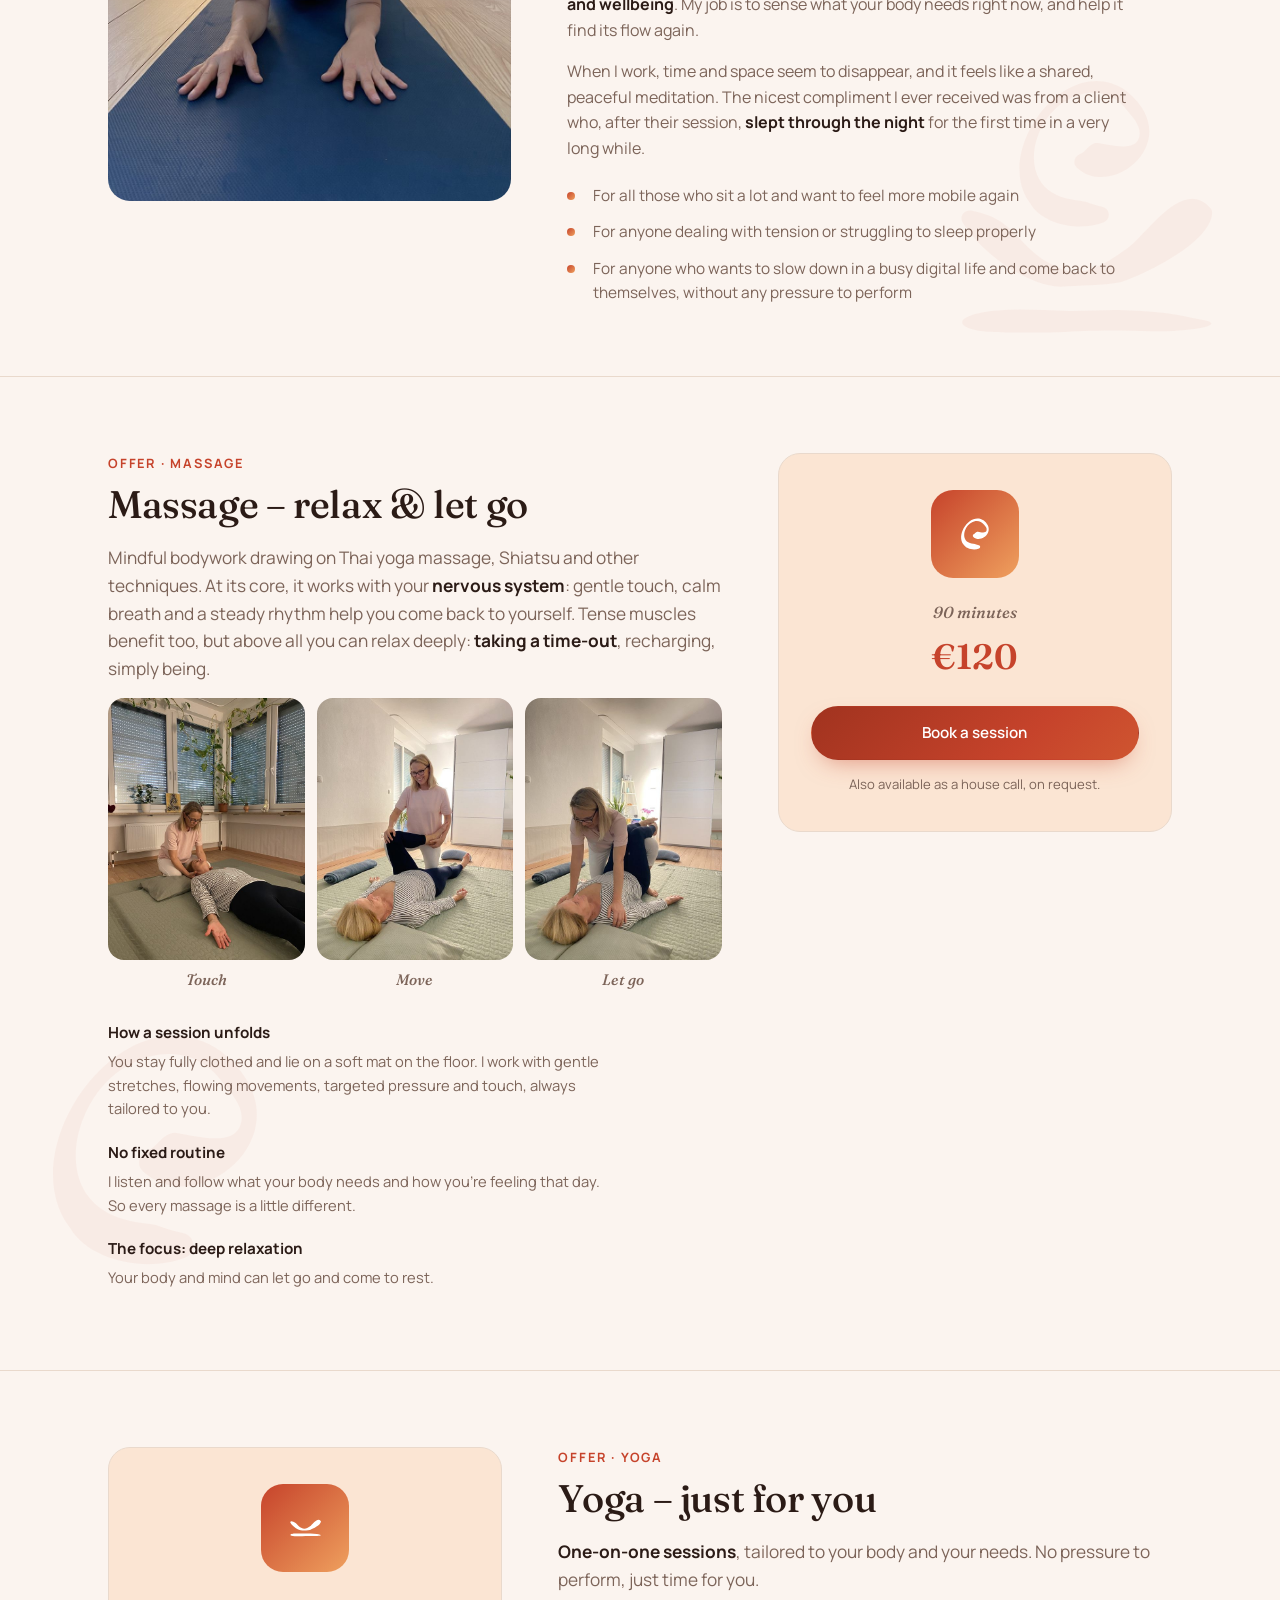
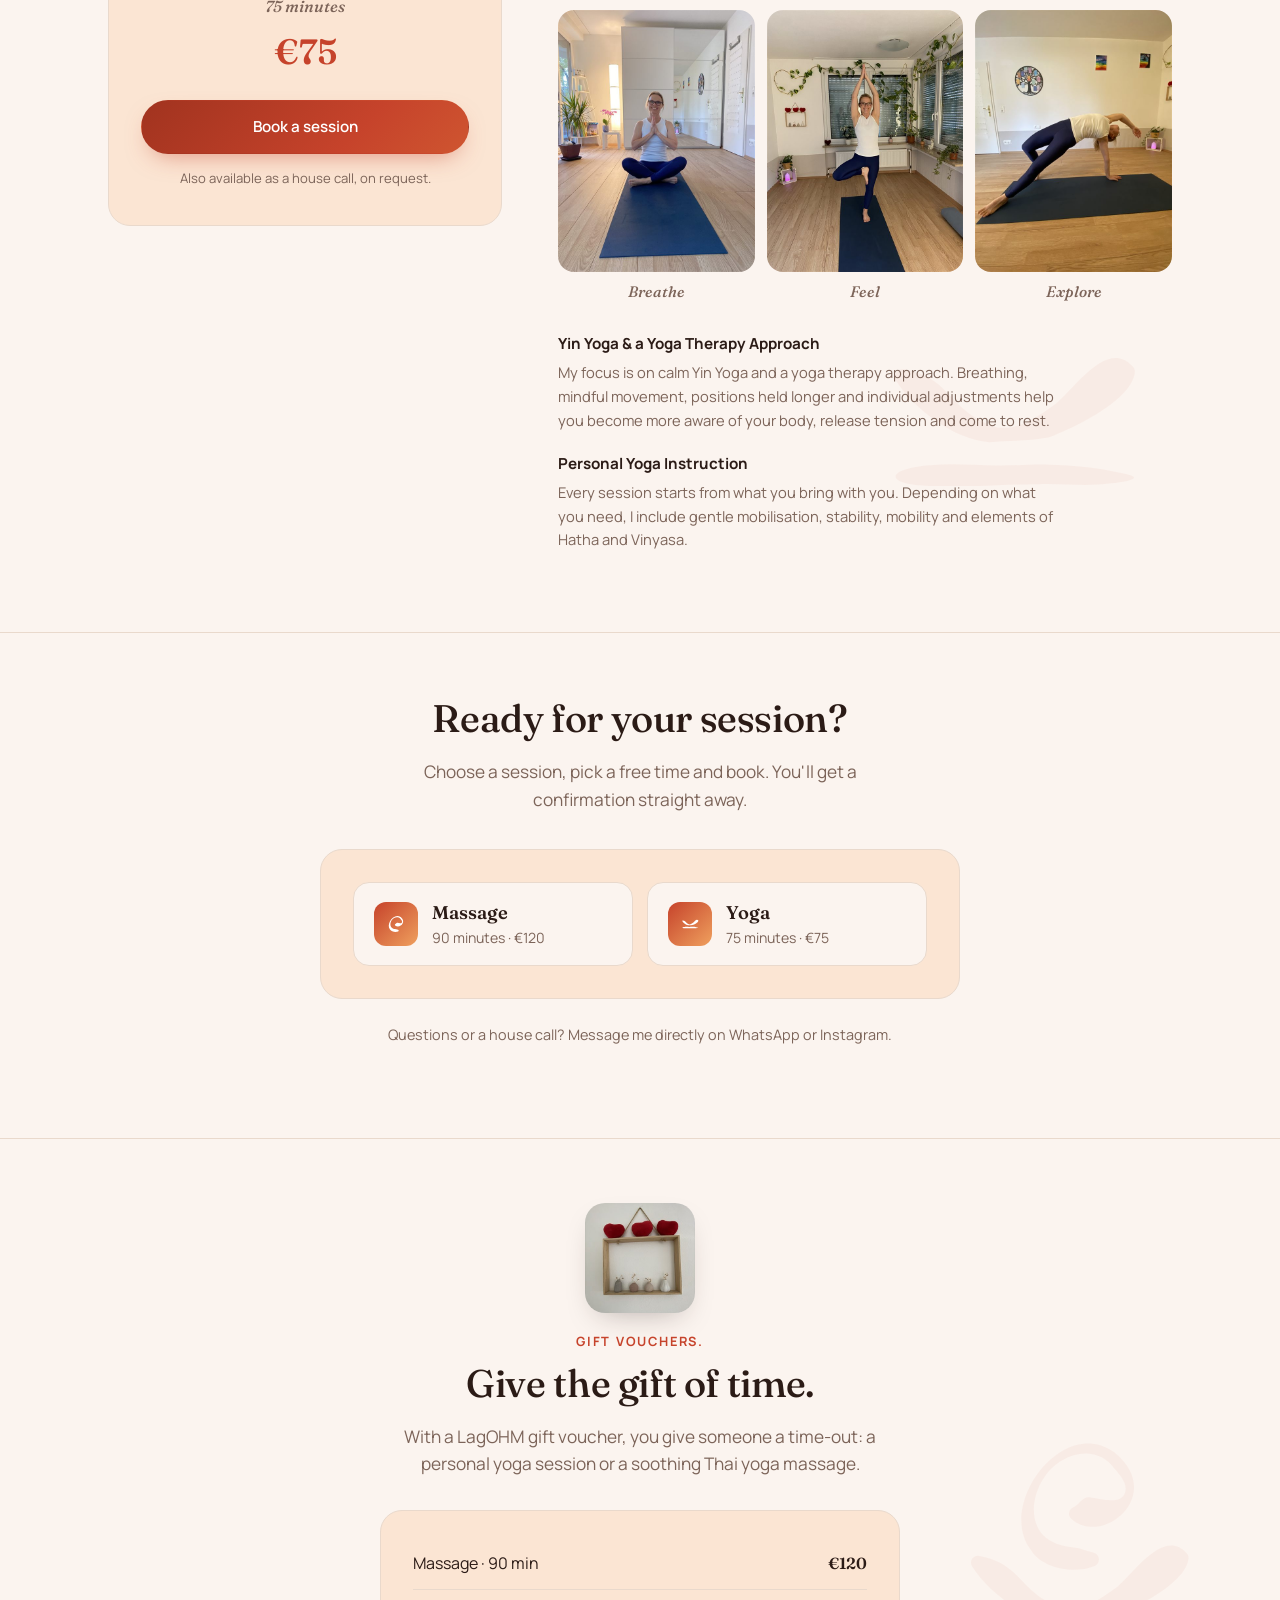
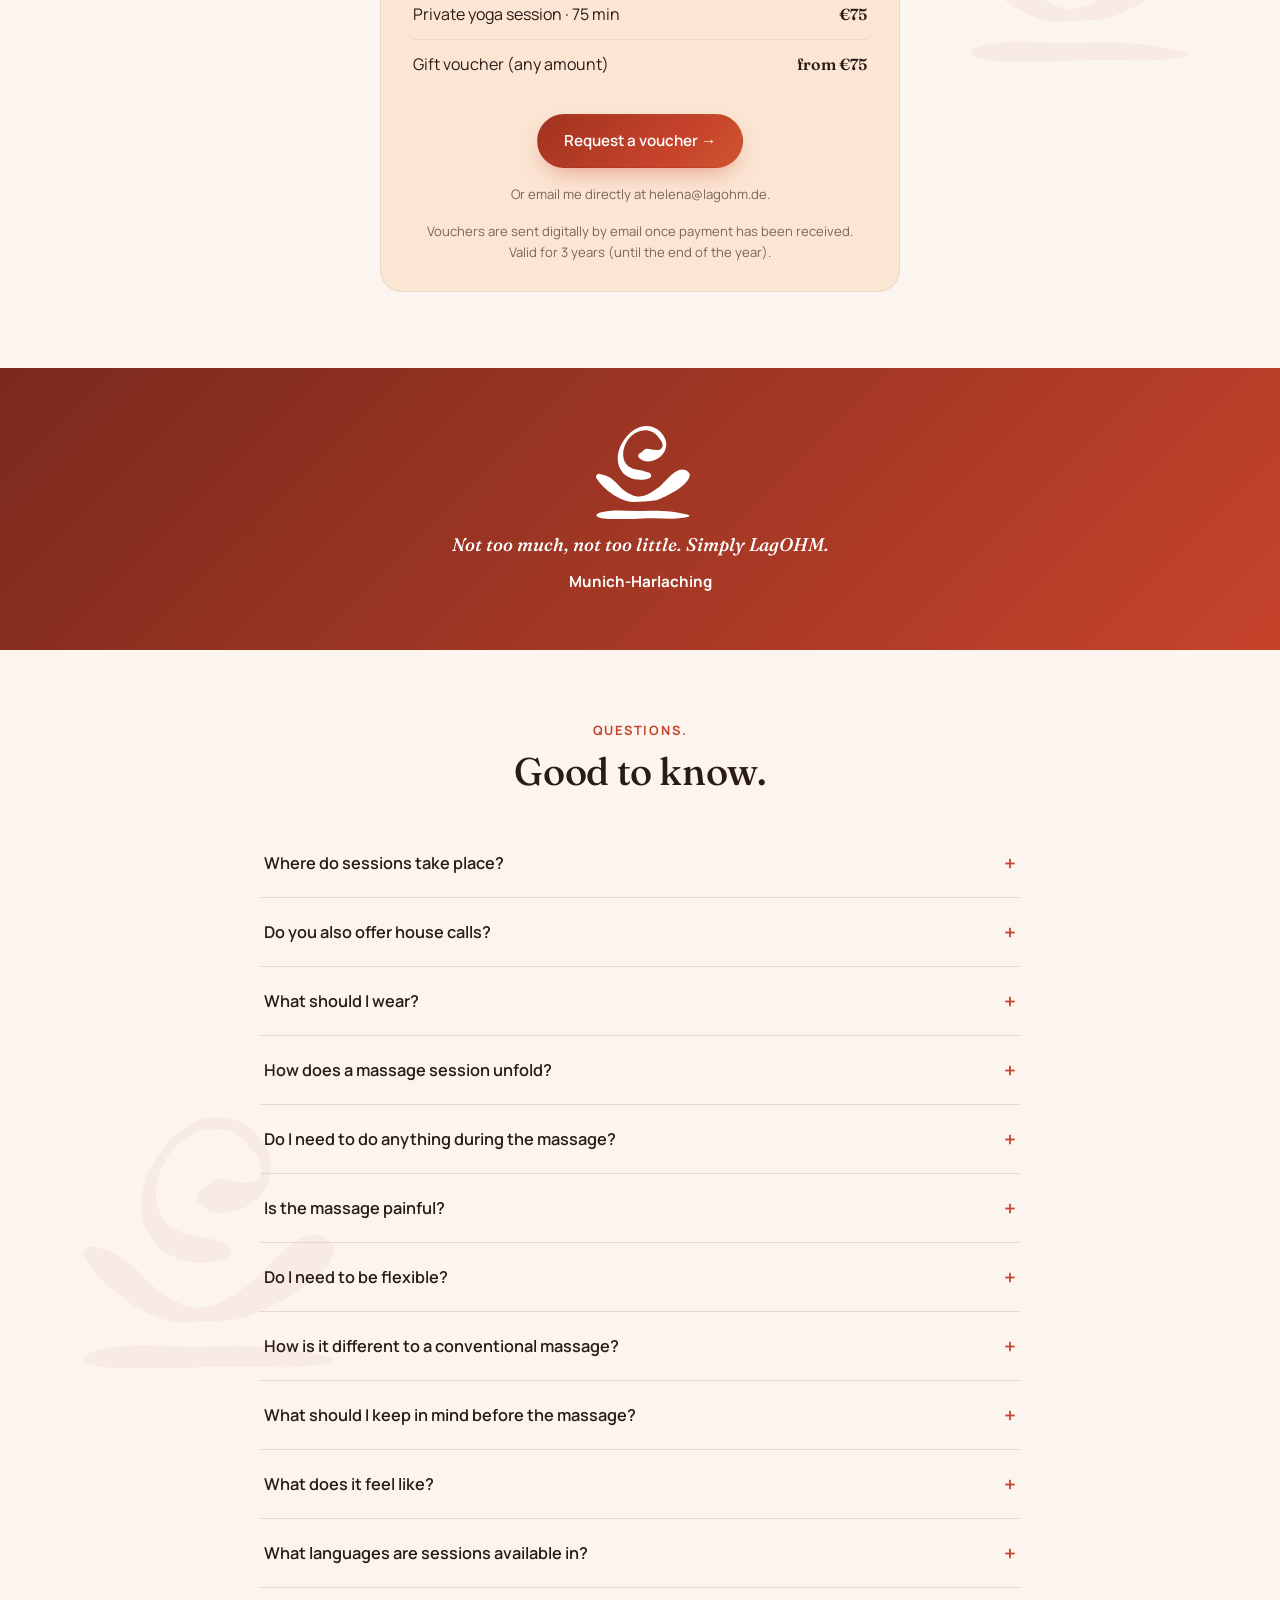
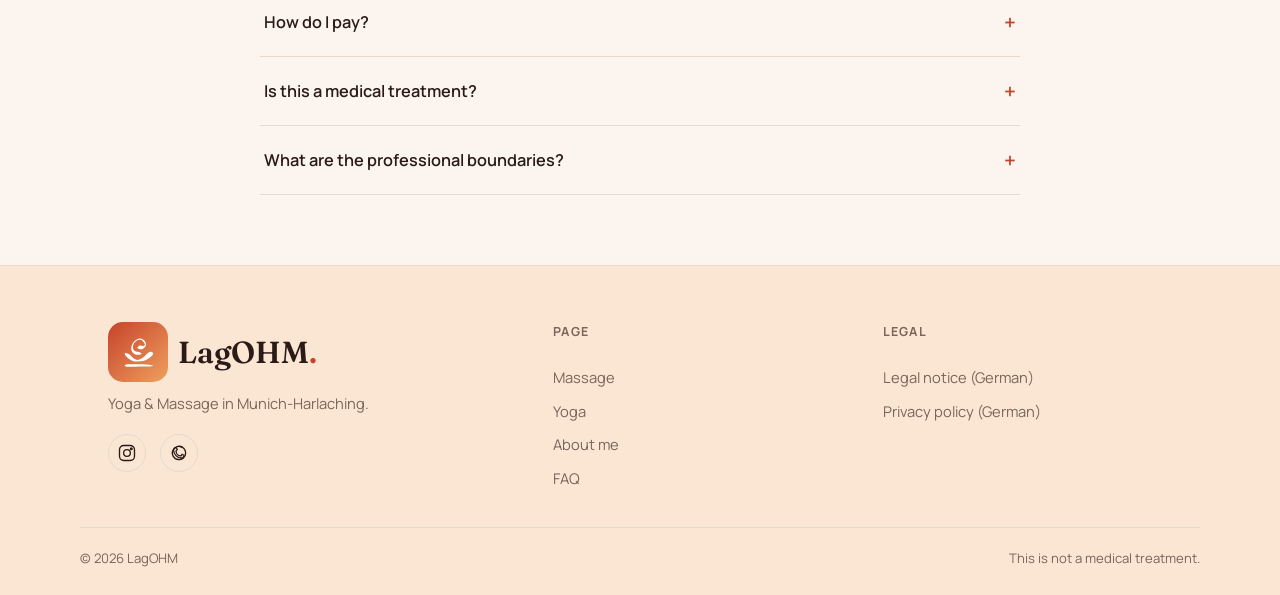
==== commit 82acef79: "Copy edit DE/EN: lighter, more natural wording No dashes as sentence breaks, no "not X but Y" constr" ====
--- a/en/index.html
+++ b/en/index.html
@@ -4,11 +4,11 @@
 <meta charset="UTF-8">
 <meta name="viewport" content="width=device-width, initial-scale=1.0">
 <title>LagOHM – Yoga &amp; Massage in Munich-Harlaching</title>
-<meta name="description" content="Yoga and massage in Munich-Harlaching. Yin Yoga, Yoga Therapy, Zen Shiatsu and Thai Yoga Massage with Helena – mindful, calm, all for you.">
+<meta name="description" content="Yoga and massage in Munich-Harlaching. Yin Yoga, Yoga Therapy, Zen Shiatsu and Thai Yoga Massage with Helena, calm and tailored to you.">
 <link rel="icon" type="image/png" href="../images/brand/lagohm-favicon-192.png">
 <link rel="apple-touch-icon" href="../images/brand/lagohm-apple-touch-180.png">
-<link rel="stylesheet" href="../css/style.css?v=20261006-2">
-<link rel="stylesheet" href="../css/booking.css?v=20261006-2">
+<link rel="stylesheet" href="../css/style.css?v=20261007">
+<link rel="stylesheet" href="../css/booking.css?v=20261007">
 </head>
 <body>
 
@@ -43,7 +43,7 @@
       <div class="hero-copy">
         <h1>Relax. Let go.<br><em>Be at one with yourself.</em></h1>
         <p class="lede"><em>Where all that counts is you and now.</em></p>
-        <p class="lede">Yoga and massage in Munich-Harlaching, in a quiet, private room. <strong>Tailored entirely to you</strong>, for more relaxation, regeneration and balance.</p>
+        <p class="lede">Yoga and massage in Munich-Harlaching, in a quiet, private room. <strong>Tailored entirely to you</strong>, so you can relax and recover.</p>
         <p class="hero-check">✓ Trained in Yin Yoga, Yoga Therapy, Zen Shiatsu &amp; Thai Yoga Massage</p>
         <a class="btn btn-primary" href="#buchen">Book a session</a>
       </div>
@@ -62,7 +62,7 @@
       <div class="principle-grid">
         <div class="principle">
           <h3>Personal. Holistic</h3>
-          <p>Yoga, Thai yoga massage and shiatsu – combined as you need it, instead of just a single method.</p>
+          <p>I combine yoga, Thai yoga massage and shiatsu in whatever way suits you.</p>
         </div>
         <div class="principle">
           <h3>What you need today</h3>
@@ -70,7 +70,7 @@
         </div>
         <div class="principle">
           <h3>Just be in the moment</h3>
-          <p>Calm, mindful and where time fades away – so you can truly be at one with yourself.</p>
+          <p>Calm and unhurried, so you can truly be at one with yourself.</p>
         </div>
       </div>
     </div>
@@ -84,15 +84,15 @@
       <div class="about-copy">
         <span class="eyebrow">About me.</span>
         <h2>Lagom meets OM.</h2>
-        <p>LagOHM combines the Swedish <em>lagom</em> – <strong>the art of just the right amount</strong> – with the sound of yoga. I'm Helena, raised in Sweden, and at home in Munich for many years now.</p>
-        <p>I’ve always found joy in movement, but it was yoga that stayed with me through thick and thin. The more digital and fast-paced the world became, the clearer my wish became: <strong>real, mindful touch</strong> and breathing – instead of screen time and detachment.</p>
-        <p>To me, everything is energy – and when it can flow freely, there's room for <strong>balance and wellbeing</strong>. My job is to sense what your body needs right now, and help it find its flow again.</p>
+        <p>LagOHM combines the Swedish <em>lagom</em>, <strong>the art of just the right amount</strong>, with the sound of yoga. I'm Helena, raised in Sweden, and at home in Munich for many years now.</p>
+        <p>I’ve always found joy in movement, but it was yoga that stayed with me through thick and thin. The more digital and fast-paced the world became, the more I longed for <strong>real, mindful touch</strong> and time to breathe, away from screens.</p>
+        <p>To me, everything is energy. When it can flow freely, there's room for <strong>balance and wellbeing</strong>. My job is to sense what your body needs right now, and help it find its flow again.</p>
         <p>When I work, time and space seem to disappear, and it feels like a shared, peaceful meditation. The nicest compliment I ever received was from a client who, after their session, <strong>slept through the night</strong> for the first time in a very long while.</p>
 
         <ul class="who-list">
           <li>For all those who sit a lot and want to feel more mobile again</li>
-          <li>For anyone dealing with tension, or who hasn't slept properly in a while or struggles with sleep</li>
-          <li>For everyone who in this digital world wants to reconnect with their inner self – without any pressure to perform</li>
+          <li>For anyone dealing with tension or struggling to sleep properly</li>
+          <li>For anyone who wants to slow down in a busy digital life and come back to themselves, without any pressure to perform</li>
         </ul>
       </div>
     </div>
@@ -103,7 +103,7 @@
       <div class="service-detail-copy">
         <span class="eyebrow">Offer · Massage</span>
         <h2>Massage – relax &amp; let go</h2>
-        <p class="lede">Mindful bodywork drawing on Thai yoga massage, Shiatsu and other techniques – it's less about the muscles than about your <strong>nervous system</strong>: gentle touch, calm breath and a steady rhythm help you return to you. Tense muscles benefit too – but the focus is pure, deep relaxation: <strong>taking a time-out</strong>, recharging, simply being.</p>
+        <p class="lede">Mindful bodywork drawing on Thai yoga massage, Shiatsu and other techniques. At its core, it works with your <strong>nervous system</strong>: gentle touch, calm breath and a steady rhythm help you come back to yourself. Tense muscles benefit too, but above all you can relax deeply: <strong>taking a time-out</strong>, recharging, simply being.</p>
 
         <div class="photo-trio">
           <figure><img src="../images/massage-room.jpg" alt="Helena gently holding a client's head and neck" loading="lazy"><figcaption>Touch</figcaption></figure>
@@ -114,15 +114,15 @@
         <div class="technique-list">
           <div class="technique">
             <h4>How a session unfolds</h4>
-            <p>You stay fully clothed and lie on a soft mat on the floor. Gentle stretches, flowing movements, targeted pressure and touch come together into a treatment tailored entirely to you.</p>
+            <p>You stay fully clothed and lie on a soft mat on the floor. I work with gentle stretches, flowing movements, targeted pressure and touch, always tailored to you.</p>
           </div>
           <div class="technique">
             <h4>No fixed routine</h4>
-            <p>I sense, listen, and follow what your body and your current state need. The massage is intuitive – and different every time.</p>
+            <p>I listen and follow what your body needs and how you're feeling that day. So every massage is a little different.</p>
           </div>
           <div class="technique">
             <h4>The focus: deep relaxation</h4>
-            <p>Letting go at both the physical and mental level, creating space for regeneration, peace and renewed balance.</p>
+            <p>Your body and mind can let go and come to rest.</p>
           </div>
         </div>
       </div>
@@ -154,7 +154,7 @@
       <div class="service-detail-copy">
         <span class="eyebrow">Offer · Yoga</span>
         <h2>Yoga – just for you</h2>
-        <p class="lede"><strong>One-on-one sessions</strong>, tailored to your body and your needs. No pressure to perform – just time and space for you.</p>
+        <p class="lede"><strong>One-on-one sessions</strong>, tailored to your body and your needs. No pressure to perform, just time for you.</p>
 
         <div class="photo-trio">
           <figure><img src="../images/yoga-seated.jpg?v=20261006" alt="Helena sitting cross-legged with hands at her heart" loading="lazy"><figcaption>Breathe</figcaption></figure>
@@ -165,11 +165,11 @@
         <div class="technique-list">
           <div class="technique">
             <h4>Yin Yoga &amp; a Yoga Therapy Approach</h4>
-            <p>My focus is on serene Yin Yoga and yoga therapy. Breathing, mindful movement, positions held longer and individual adjustments help you gain heightened awareness of your body, release tension and come to rest.</p>
+            <p>My focus is on calm Yin Yoga and a yoga therapy approach. Breathing, mindful movement, positions held longer and individual adjustments help you become more aware of your body, release tension and come to rest.</p>
           </div>
           <div class="technique">
             <h4>Personal Yoga Instruction</h4>
-            <p>Every session grows out of the needs you bring with you, integrating gentle mobilisation, stability, mobility, and elements of Hatha and Vinyasa.</p>
+            <p>Every session starts from what you bring with you. Depending on what you need, I include gentle mobilisation, stability, mobility and elements of Hatha and Vinyasa.</p>
           </div>
         </div>
       </div>
@@ -179,7 +179,7 @@
   <section class="services-cta-section" id="buchen">
     <div class="wrap">
       <h2 class="center">Ready for your session?</h2>
-      <p class="lede center">Choose a service, pick a free time, book — binding and confirmed instantly.</p>
+      <p class="lede center">Choose a session, pick a free time and book. You'll get a confirmation straight away.</p>
 
       <div class="booking-widget" id="booking-widget" data-csrf-url="../api/csrf-token.php" data-slots-url="../api/slots.php" data-create-url="../api/booking-create.php">
         <div class="booking-services" id="booking-services">
@@ -223,7 +223,7 @@
           <label>Phone / WhatsApp (optional)
             <input type="tel" name="phone" maxlength="40">
           </label>
-          <label>Message (optional) — e.g. questions or a house call request
+          <label>Message (optional), e.g. questions or a house call request
             <textarea name="note" rows="3" maxlength="2000"></textarea>
           </label>
 
@@ -253,7 +253,7 @@
       <img class="accent-round accent-center" src="../images/accent-hearts.jpg" alt="Shelf with three red hearts" loading="lazy">
       <span class="eyebrow center">Gift vouchers.</span>
       <h2 class="center">Give the gift of time.</h2>
-      <p class="lede center">With a LagOHM gift voucher, you give someone a time-out – a personal yoga session or a soothing Thai yoga massage.</p>
+      <p class="lede center">With a LagOHM gift voucher, you give someone a time-out: a personal yoga session or a soothing Thai yoga massage.</p>
       <div class="gift-card">
         <ul class="gift-options">
           <li><span>Massage · 90 min</span><strong>€120</strong></li>
@@ -302,7 +302,7 @@
             <span>What should I wear?</span><span class="accordion-icon">+</span>
           </button>
           <div class="accordion-panel" hidden>
-            <p>Soft, comfortable clothing that lets you move and stretch – yoga clothing is good, for instance. You remain fully clothed during the massage, no oil is used.</p>
+            <p>Soft, comfortable clothing that lets you move and stretch, yoga clothes for example. You remain fully clothed during the massage, no oil is used.</p>
           </div>
         </div>
         <div class="accordion-item">
@@ -318,7 +318,7 @@
             <span>Do I need to do anything during the massage?</span><span class="accordion-icon">+</span>
           </button>
           <div class="accordion-panel" hidden>
-            <p>No. You can completely let go. I take your body through the movements and stretches. You remain passive. Unlike with yoga, you don’t have to do anything.</p>
+            <p>No. You can simply let go. I move your body through the stretches and movements, and you don’t have to do anything yourself.</p>
           </div>
         </div>
         <div class="accordion-item">
@@ -334,7 +334,7 @@
             <span>Do I need to be flexible?</span><span class="accordion-icon">+</span>
           </button>
           <div class="accordion-panel" hidden>
-            <p>Not at all. I adjust the movements and stretches to your body. You don’t need to do anything.</p>
+            <p>Not at all. I adjust the movements and stretches to your body. There’s nothing you need to be able to do.</p>
           </div>
         </div>
         <div class="accordion-item">
@@ -342,7 +342,7 @@
             <span>How is it different to a conventional massage?</span><span class="accordion-icon">+</span>
           </button>
           <div class="accordion-panel" hidden>
-            <p>You don’t lie on a table and I don’t use oil. The treatment takes place fully clothed on a mat. Elements of Thai yoga massage, Shiatsu and my yoga experience dictate the stretches, movements and touch.</p>
+            <p>You don’t lie on a table and I don’t use oil. The treatment takes place fully clothed on a mat, and I draw on Thai yoga massage, Shiatsu and my yoga practice for the stretches, movements and touch.</p>
           </div>
         </div>
         <div class="accordion-item">
@@ -437,7 +437,7 @@
   </div>
 </footer>
 
-<script src="../js/script.js?v=20261006-2"></script>
-<script src="../js/booking.js?v=20261006-2"></script>
+<script src="../js/script.js?v=20261007"></script>
+<script src="../js/booking.js?v=20261007"></script>
 </body>
 </html>
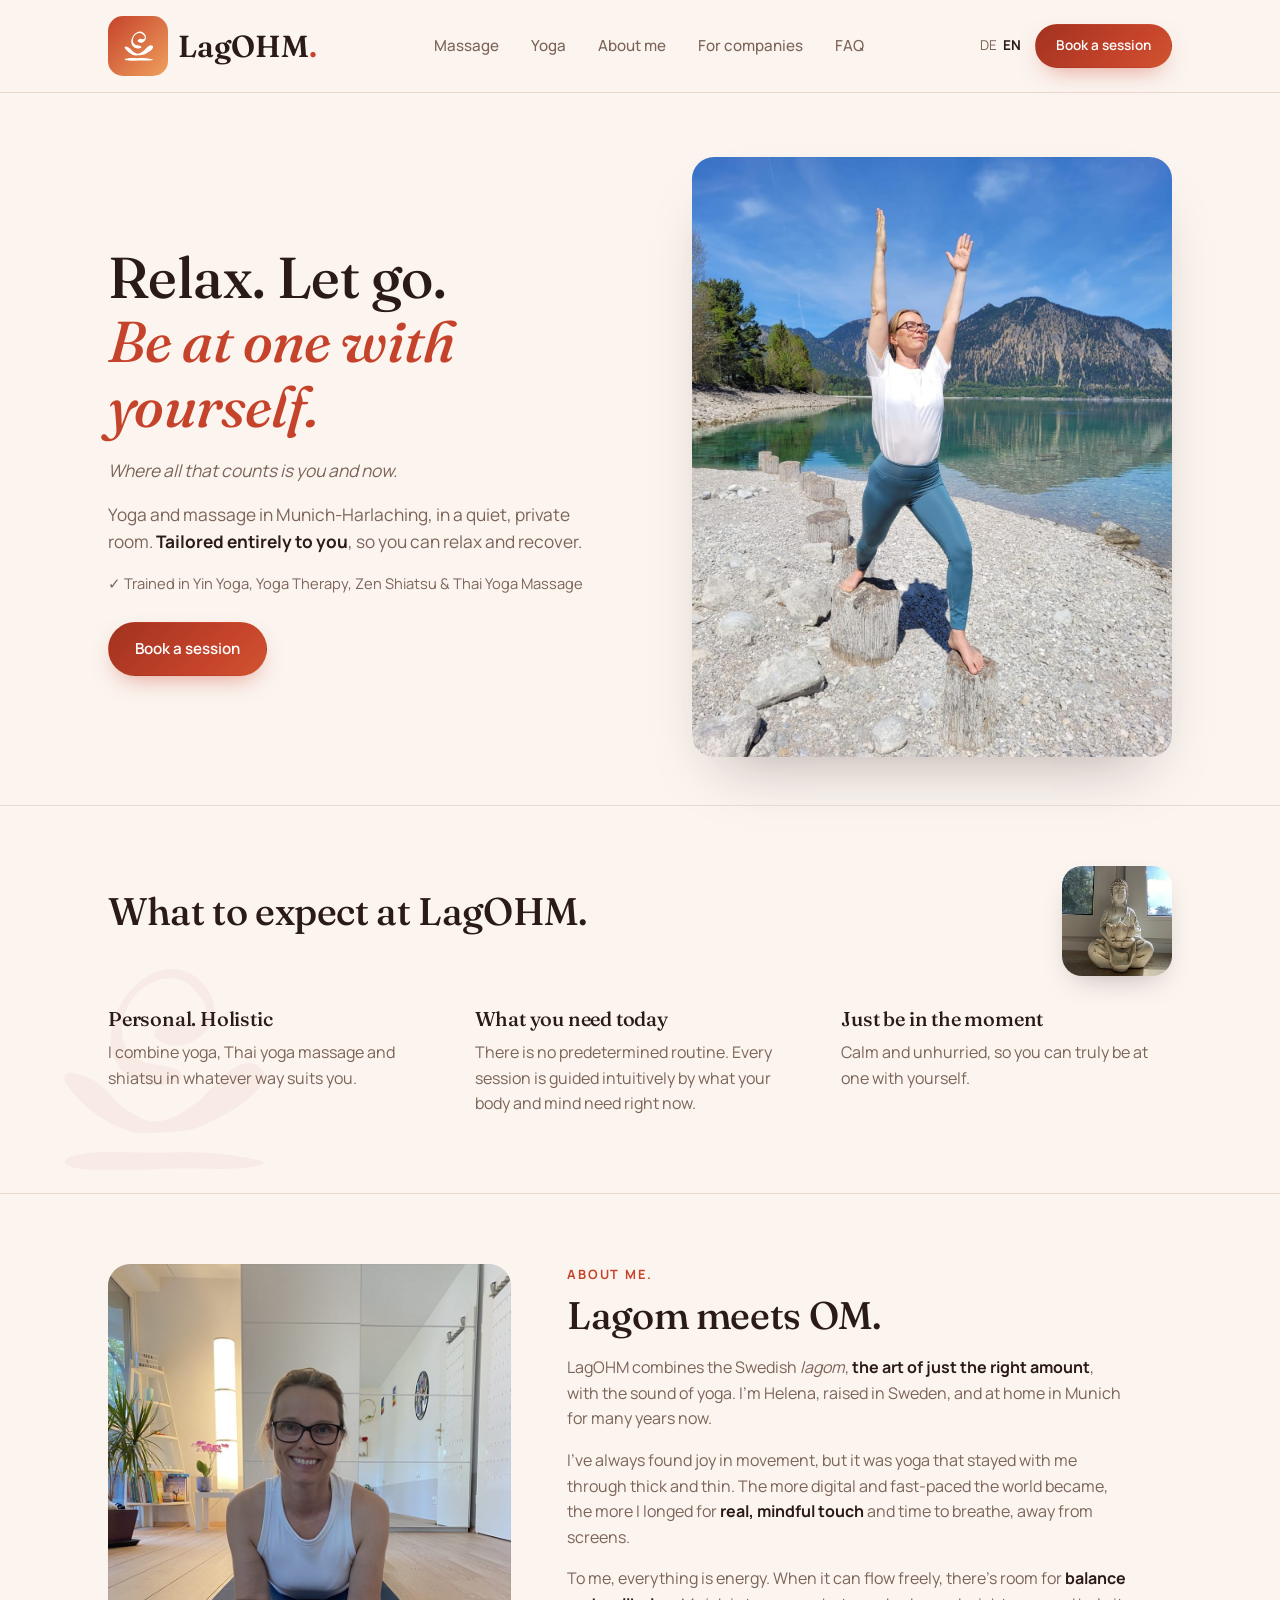
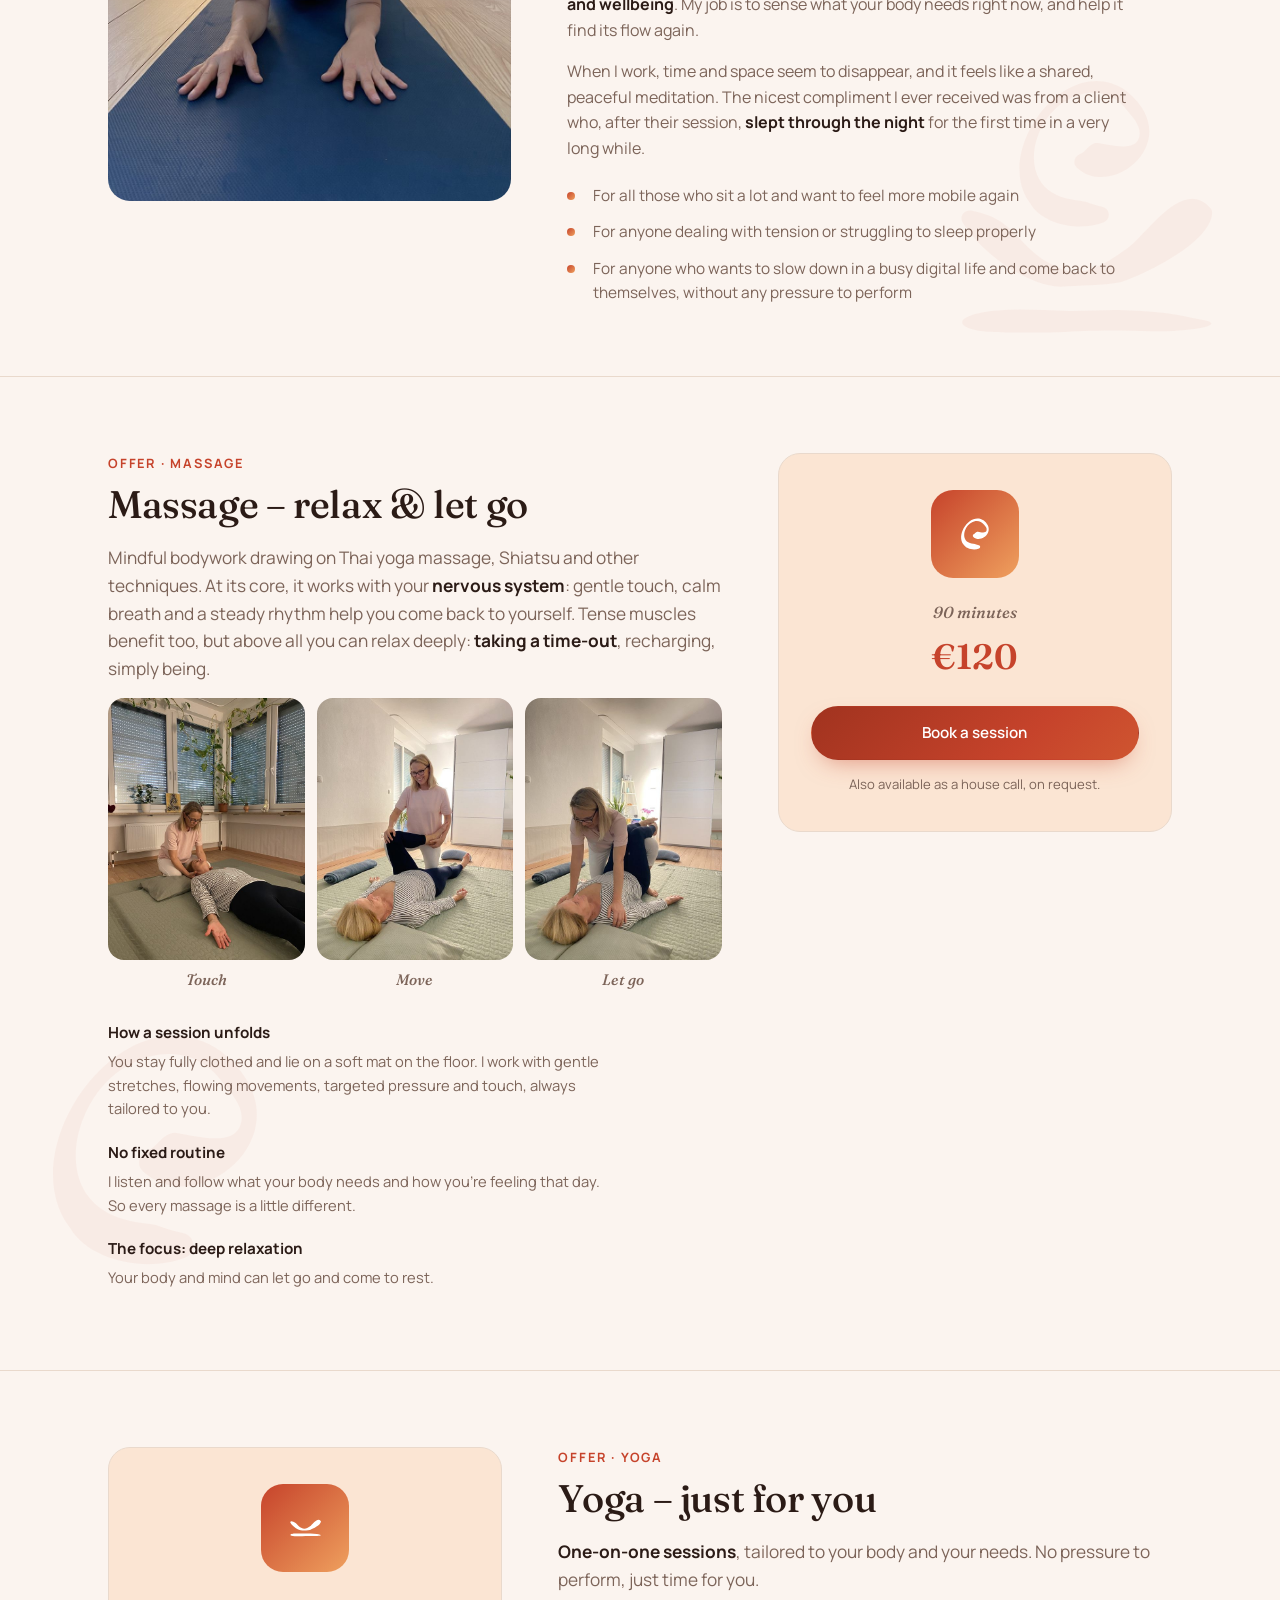
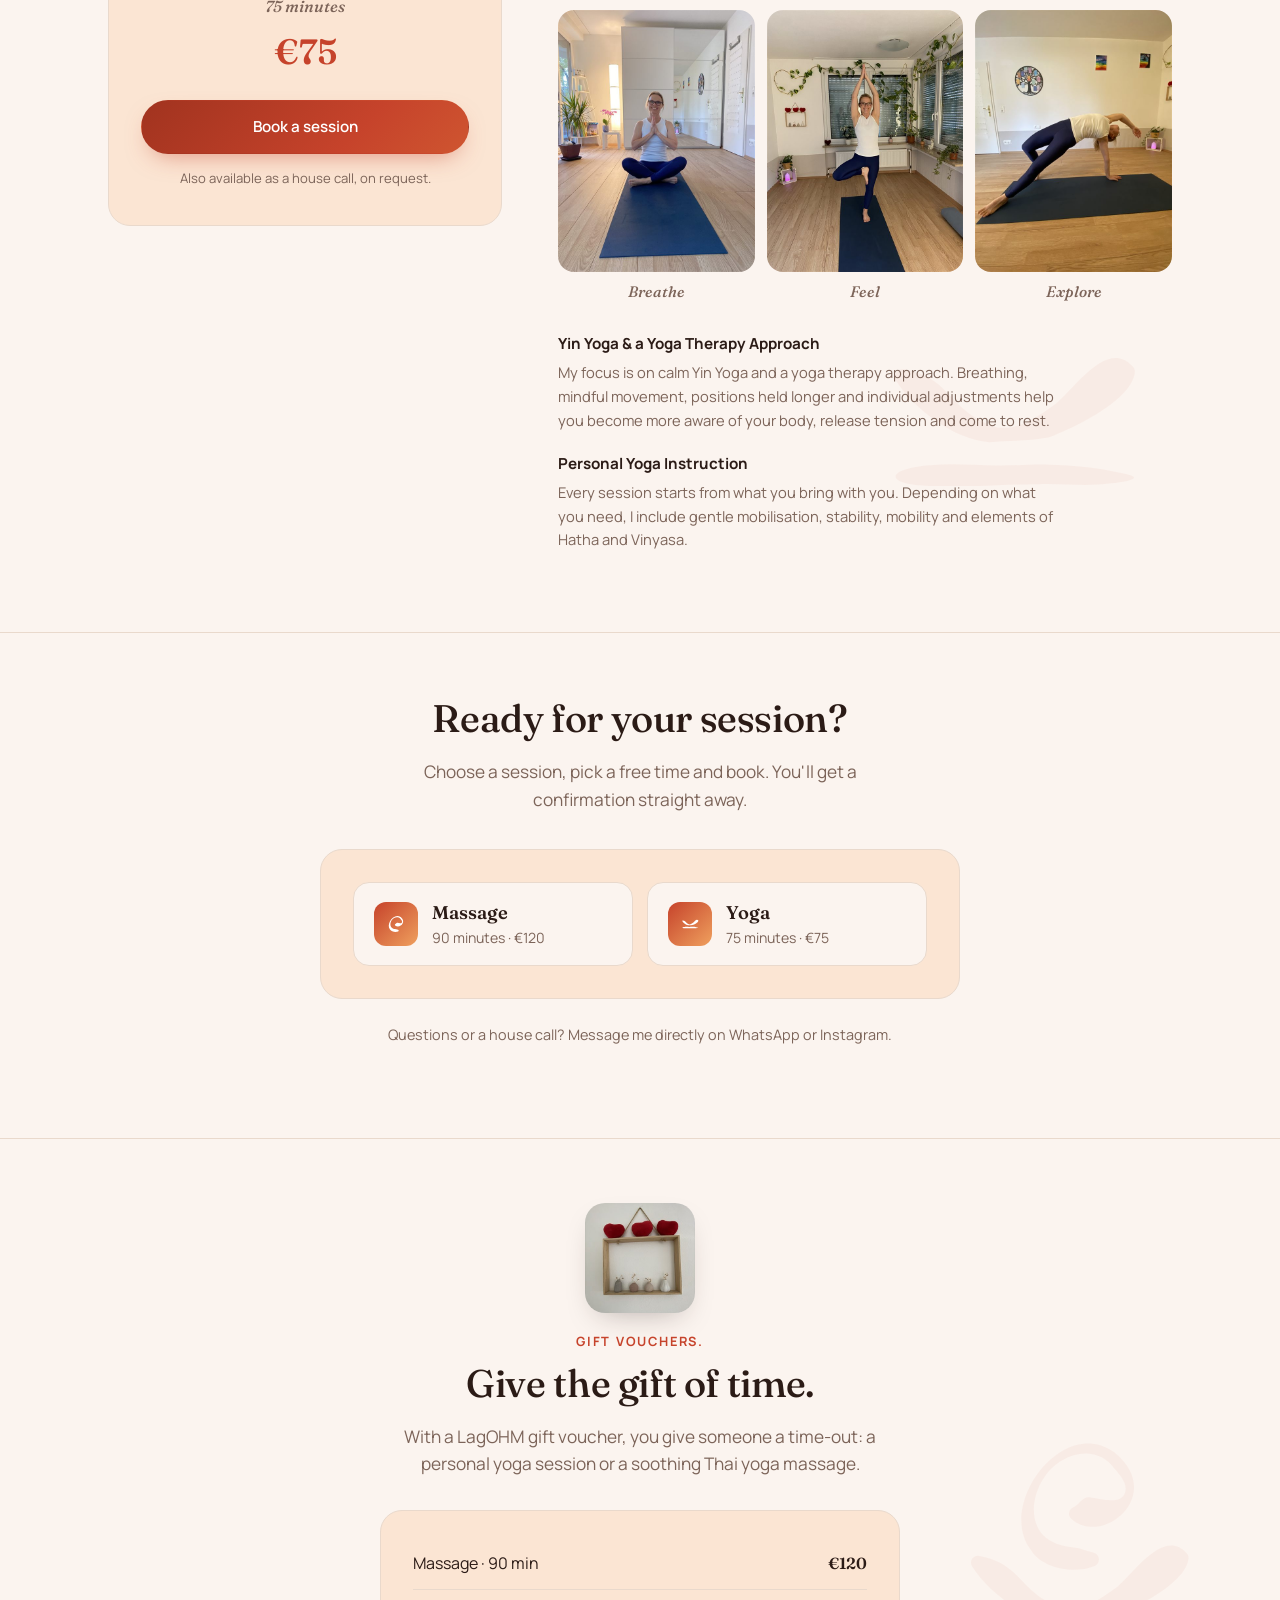
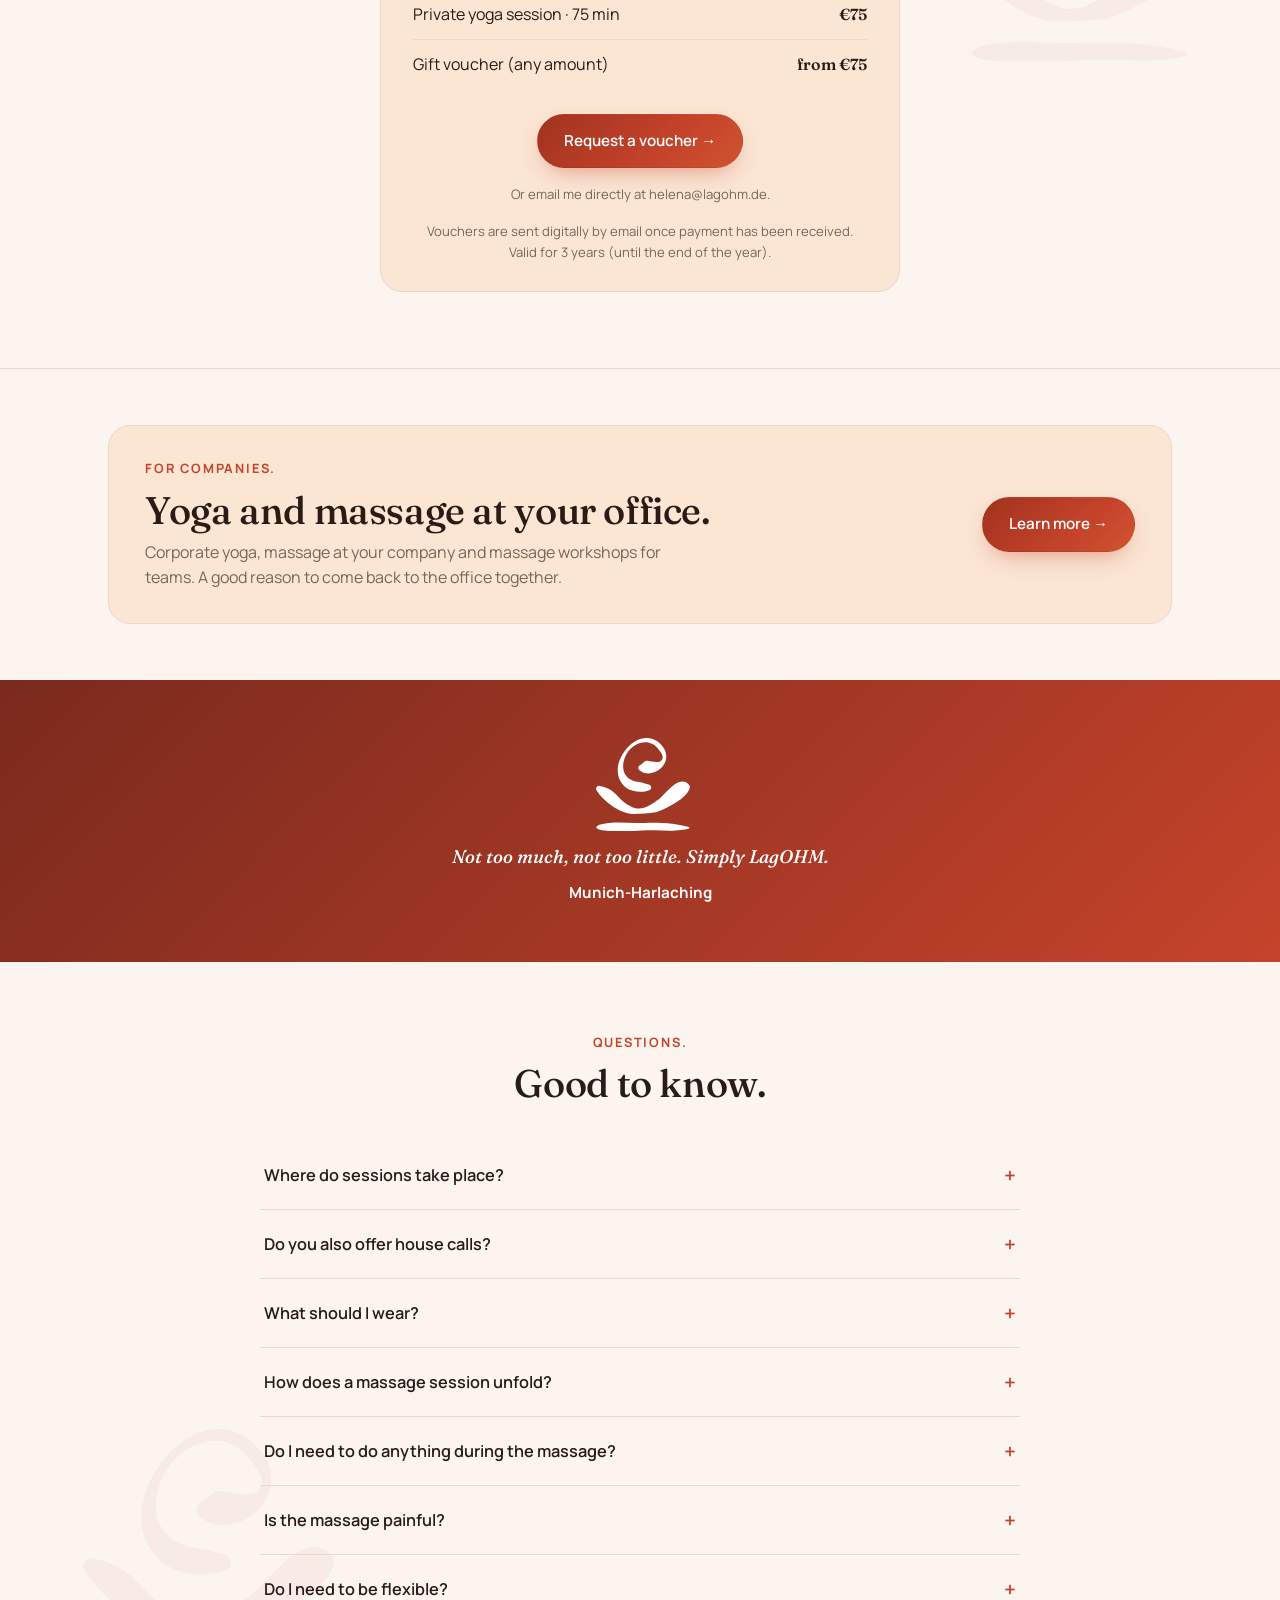
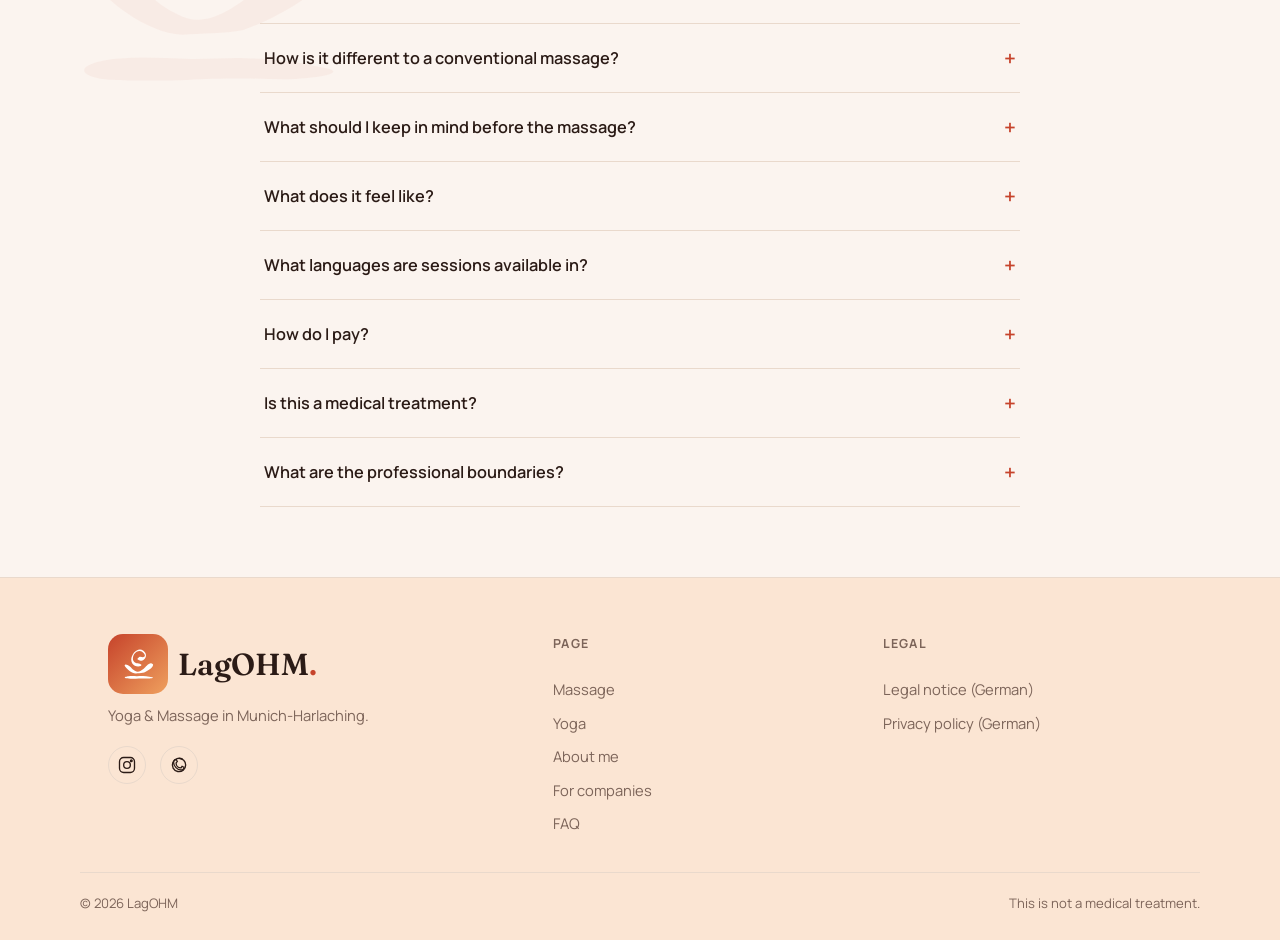
==== commit 660a4c8e: "Company page (DE /firmen.html, EN /en/companies.html) with homepage teaser and nav link Corporate yo" ====
--- a/en/index.html
+++ b/en/index.html
@@ -7,8 +7,8 @@
 <meta name="description" content="Yoga and massage in Munich-Harlaching. Yin Yoga, Yoga Therapy, Zen Shiatsu and Thai Yoga Massage with Helena, calm and tailored to you.">
 <link rel="icon" type="image/png" href="../images/brand/lagohm-favicon-192.png">
 <link rel="apple-touch-icon" href="../images/brand/lagohm-apple-touch-180.png">
-<link rel="stylesheet" href="../css/style.css?v=20261007">
-<link rel="stylesheet" href="../css/booking.css?v=20261007">
+<link rel="stylesheet" href="../css/style.css?v=20261028">
+<link rel="stylesheet" href="../css/booking.css?v=20261028">
 </head>
 <body>
 
@@ -24,6 +24,7 @@
       <a href="#massage">Massage</a>
       <a href="#yoga">Yoga</a>
       <a href="#about-me">About me</a>
+      <a href="companies.html">For companies</a>
       <a href="#faq">FAQ</a>
     </nav>
     <div class="header-cta">
@@ -267,6 +268,19 @@
     </div>
   </section>
 
+  <section class="biz-teaser" id="companies">
+    <div class="wrap">
+      <div class="biz-teaser-inner">
+        <div>
+          <span class="eyebrow">For companies.</span>
+          <h2>Yoga and massage at your office.</h2>
+          <p>Corporate yoga, massage at your company and massage workshops for teams. A good reason to come back to the office together.</p>
+        </div>
+        <a class="btn btn-primary" href="companies.html">Learn more →</a>
+      </div>
+    </div>
+  </section>
+
   <section class="info-strip">
     <div class="wrap info-strip-inner">
       <img class="info-strip-logo" src="../images/icon-mark-white.svg" alt="LagOHM">
@@ -423,6 +437,7 @@
       <a href="#massage">Massage</a>
       <a href="#yoga">Yoga</a>
       <a href="#about-me">About me</a>
+      <a href="companies.html">For companies</a>
       <a href="#faq">FAQ</a>
     </div>
     <div class="footer-col">
@@ -437,7 +452,7 @@
   </div>
 </footer>
 
-<script src="../js/script.js?v=20261007"></script>
-<script src="../js/booking.js?v=20261007"></script>
+<script src="../js/script.js?v=20261028"></script>
+<script src="../js/booking.js?v=20261028"></script>
 </body>
 </html>
--- a/css/style.css
+++ b/css/style.css
@@ -343,6 +343,53 @@
   font-size:.82rem; color: var(--ink-soft);
 }
 
+/* Company page (firmen.html / en/companies.html): alternating photo + copy rows */
+.main-nav a.active{ color: var(--accent-1); }
+.biz-offers{ border-top:1px solid var(--line); position: relative; overflow: clip; }
+.biz-offer{
+  display:grid; grid-template-columns: .9fr 1.2fr; gap: 56px; align-items:center;
+  padding: 64px 0; border-bottom:1px solid var(--line); scroll-margin-top: 78px;
+}
+.biz-offer:last-child{ border-bottom: 0; }
+.biz-offer--alt .biz-offer-photo{ order: 2; }
+.biz-offer-photo{
+  width:100%; aspect-ratio: 4/5; object-fit: cover; object-position: top;
+  border-radius: var(--radius); box-shadow: 0 30px 60px -30px rgba(43,27,22,.35);
+}
+.biz-offer-copy p{ max-width: 56ch; }
+.biz-offer-sub{ font-family: var(--serif); font-style: italic; font-size: 1.08rem; color: var(--ink); }
+.biz-badge{
+  width:64px; height:64px; border-radius:16px; background: var(--grad);
+  display:flex; align-items:center; justify-content:center; margin-bottom: 20px;
+}
+.biz-badge img{ width:36px; height:36px; display:block; }
+.biz-offer-copy strong{ color: var(--ink); font-weight: 700; }
+.biz-cta-section{ padding: 64px 0 76px; border-top:1px solid var(--line); scroll-margin-top: 78px; position: relative; overflow: clip; }
+.biz-cta-section > .wrap{ position: relative; z-index: 1; }
+.biz-cta-section::before{
+  content:""; position:absolute; z-index:0; pointer-events:none;
+  background: var(--accent-1); opacity:.045;
+  -webkit-mask: url(../images/icon-mark-white.svg) center / contain no-repeat; mask: url(../images/icon-mark-white.svg) center / contain no-repeat;
+  width:260px; height:225px; right:6%; top:60px;
+}
+.biz-cta-section .gift-card p:first-child{ margin-bottom: 22px; }
+/* Teaser on the homepage */
+.biz-teaser{ padding: 56px 0; border-top:1px solid var(--line); }
+.biz-teaser-inner{
+  display:flex; align-items:center; justify-content:space-between; gap: 32px;
+  background: var(--bg-card); border:1px solid var(--line); border-radius: var(--radius); padding: 32px 36px;
+}
+.biz-teaser-inner h2{ margin-bottom: 8px; }
+.biz-teaser-inner p{ margin: 0; max-width: 56ch; }
+.biz-teaser-inner .btn{ flex: none; }
+@media (max-width: 860px){
+  .biz-offer, .biz-offer--alt{ grid-template-columns: 1fr; gap: 28px; padding: 48px 0; }
+  .biz-offer--alt .biz-offer-photo{ order: 0; }
+  .biz-offer-photo{ max-width: 380px; margin: 0 auto; }
+  .biz-teaser-inner{ flex-direction: column; align-items:flex-start; padding: 26px 22px; }
+  .biz-cta-section::before{ width:170px; height:147px; right:-30px; top:30px; }
+}
+
 /* Legal pages */
 .legal-page{ padding: 64px 0 90px; }
 .legal-page h1{ font-size: 2rem; margin-bottom: 28px; }
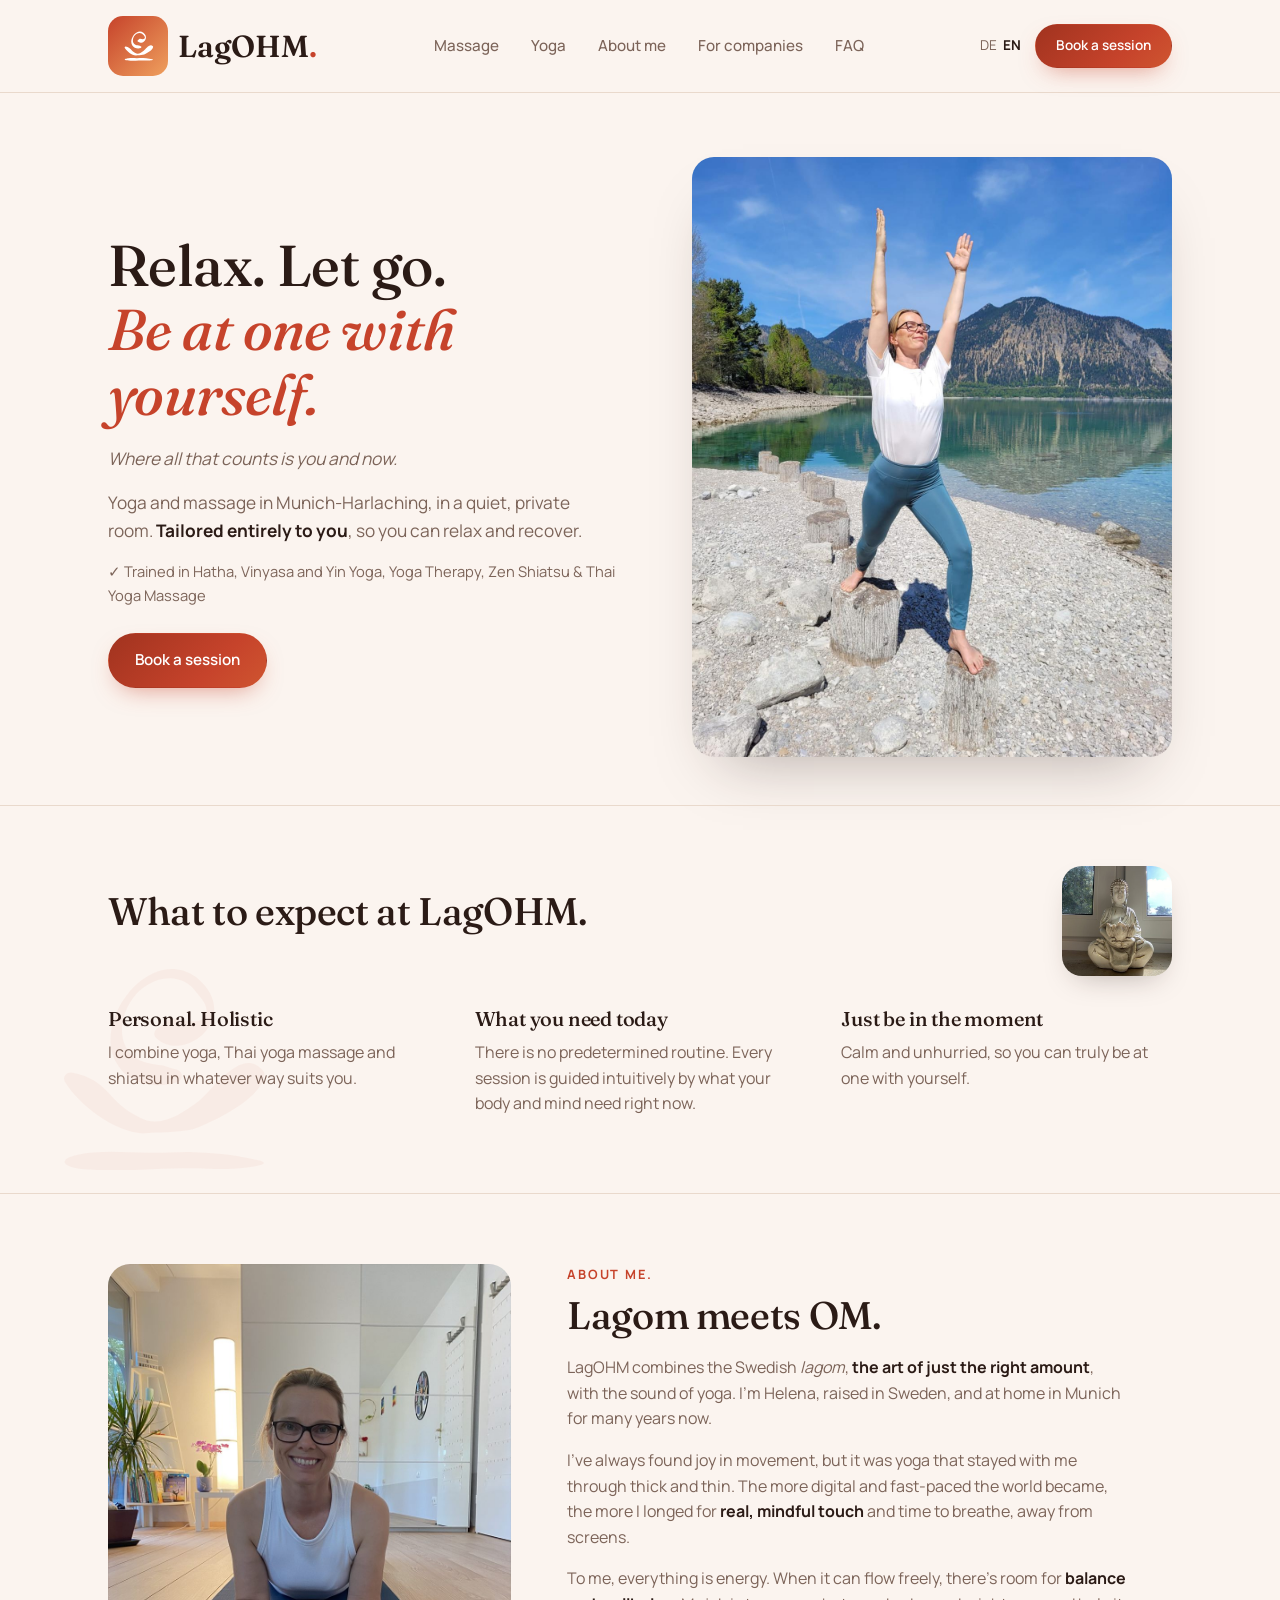
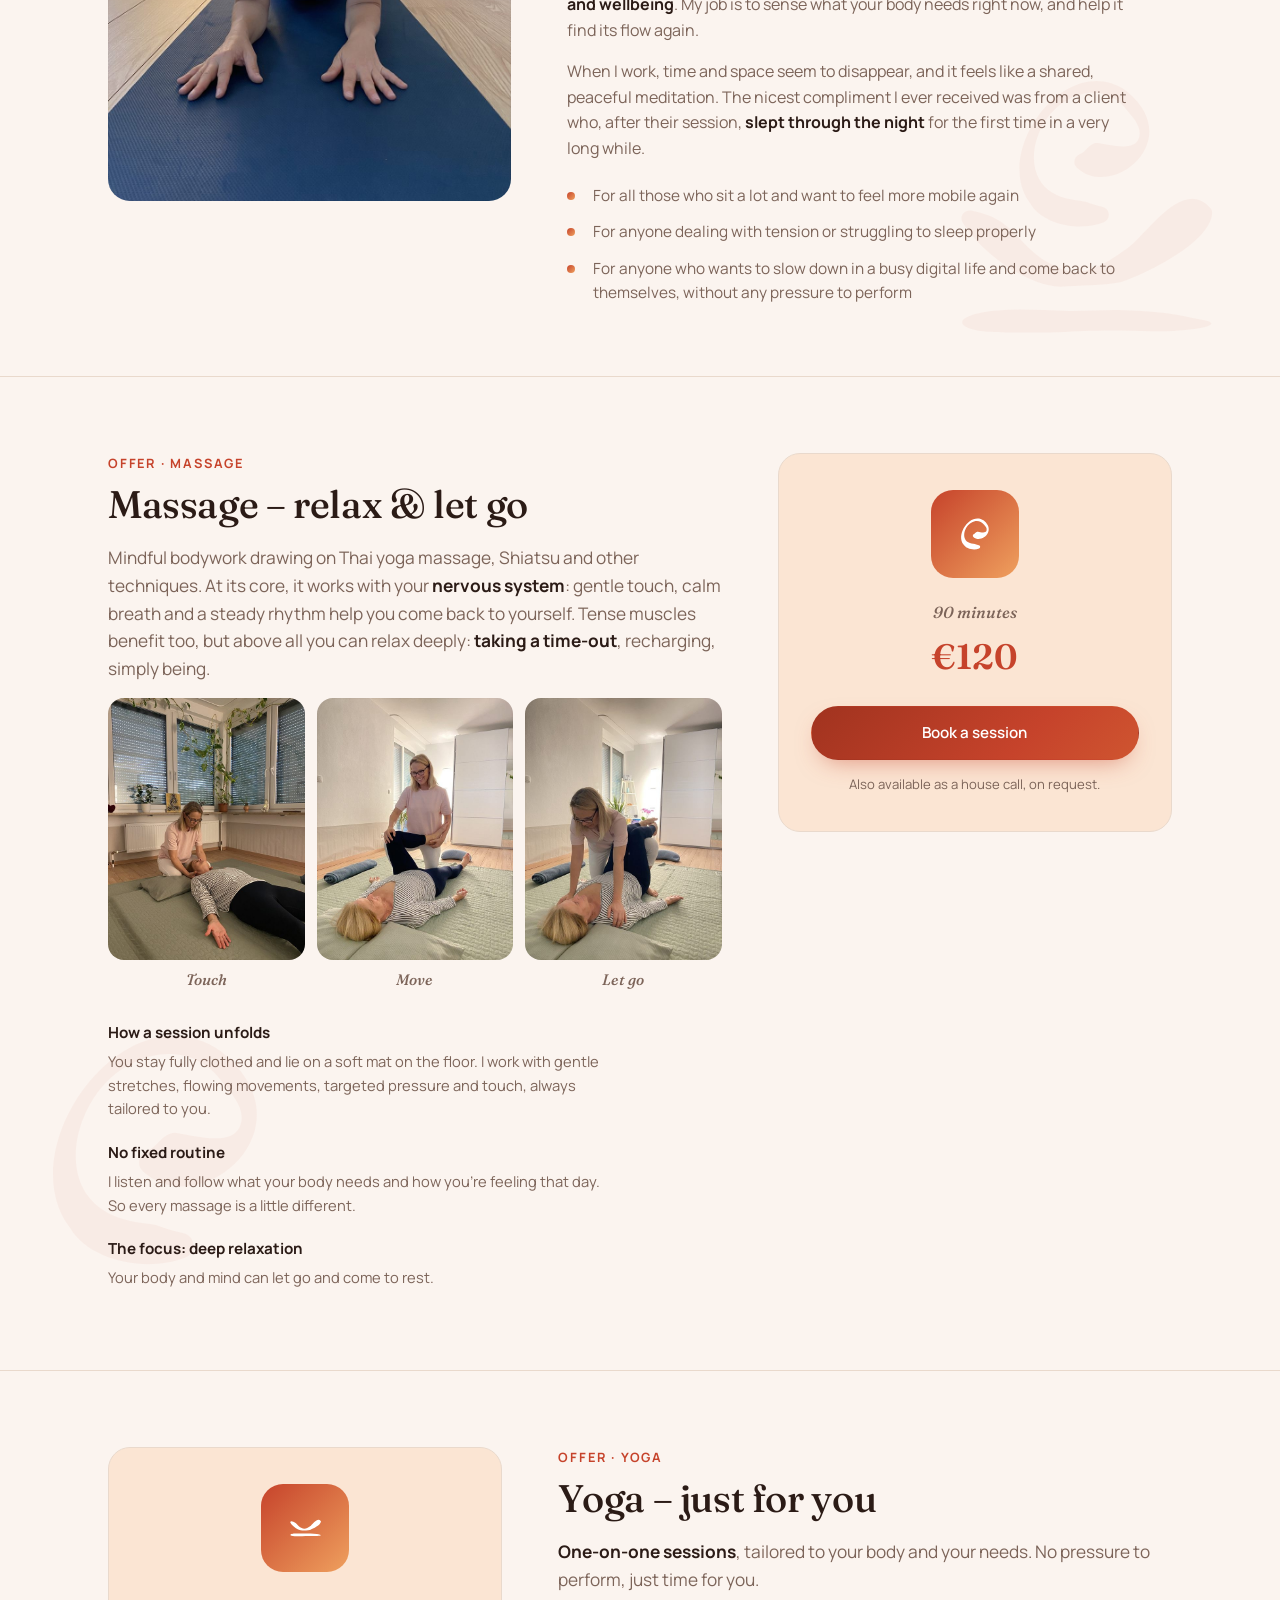
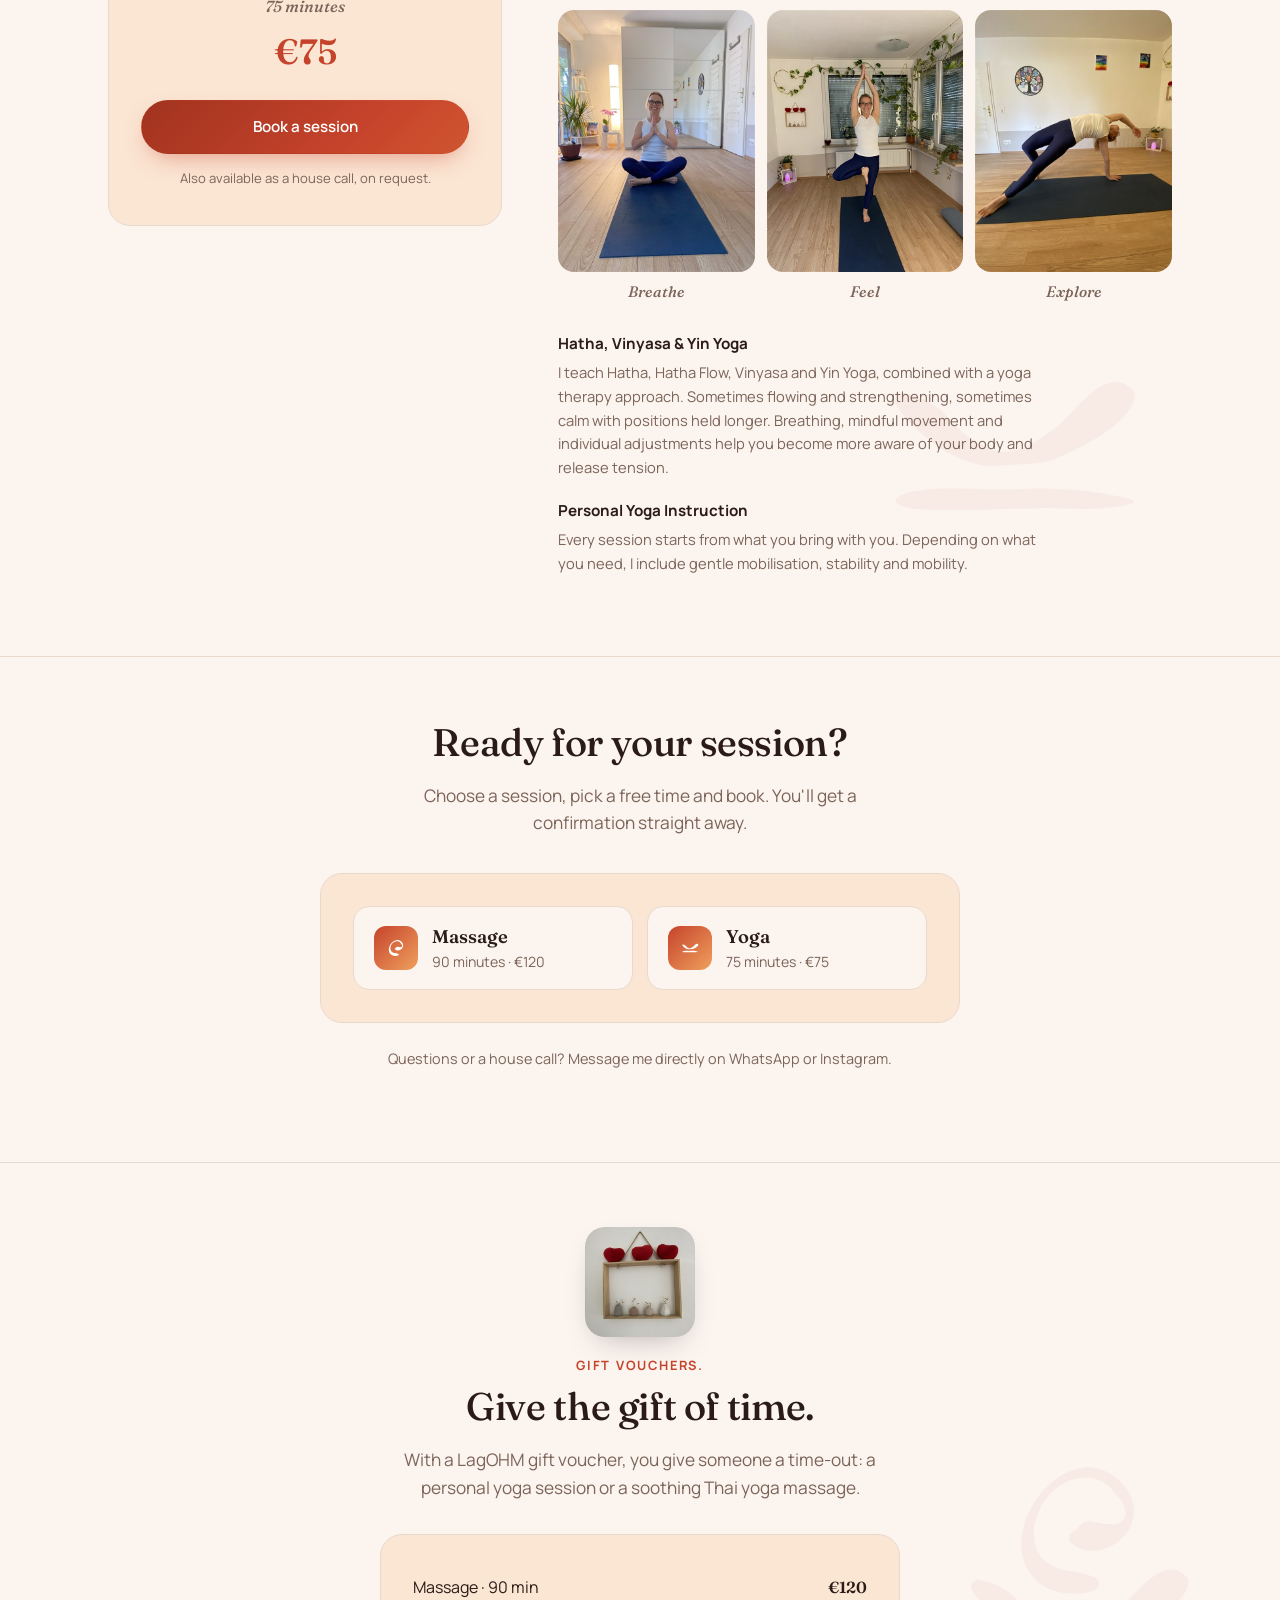
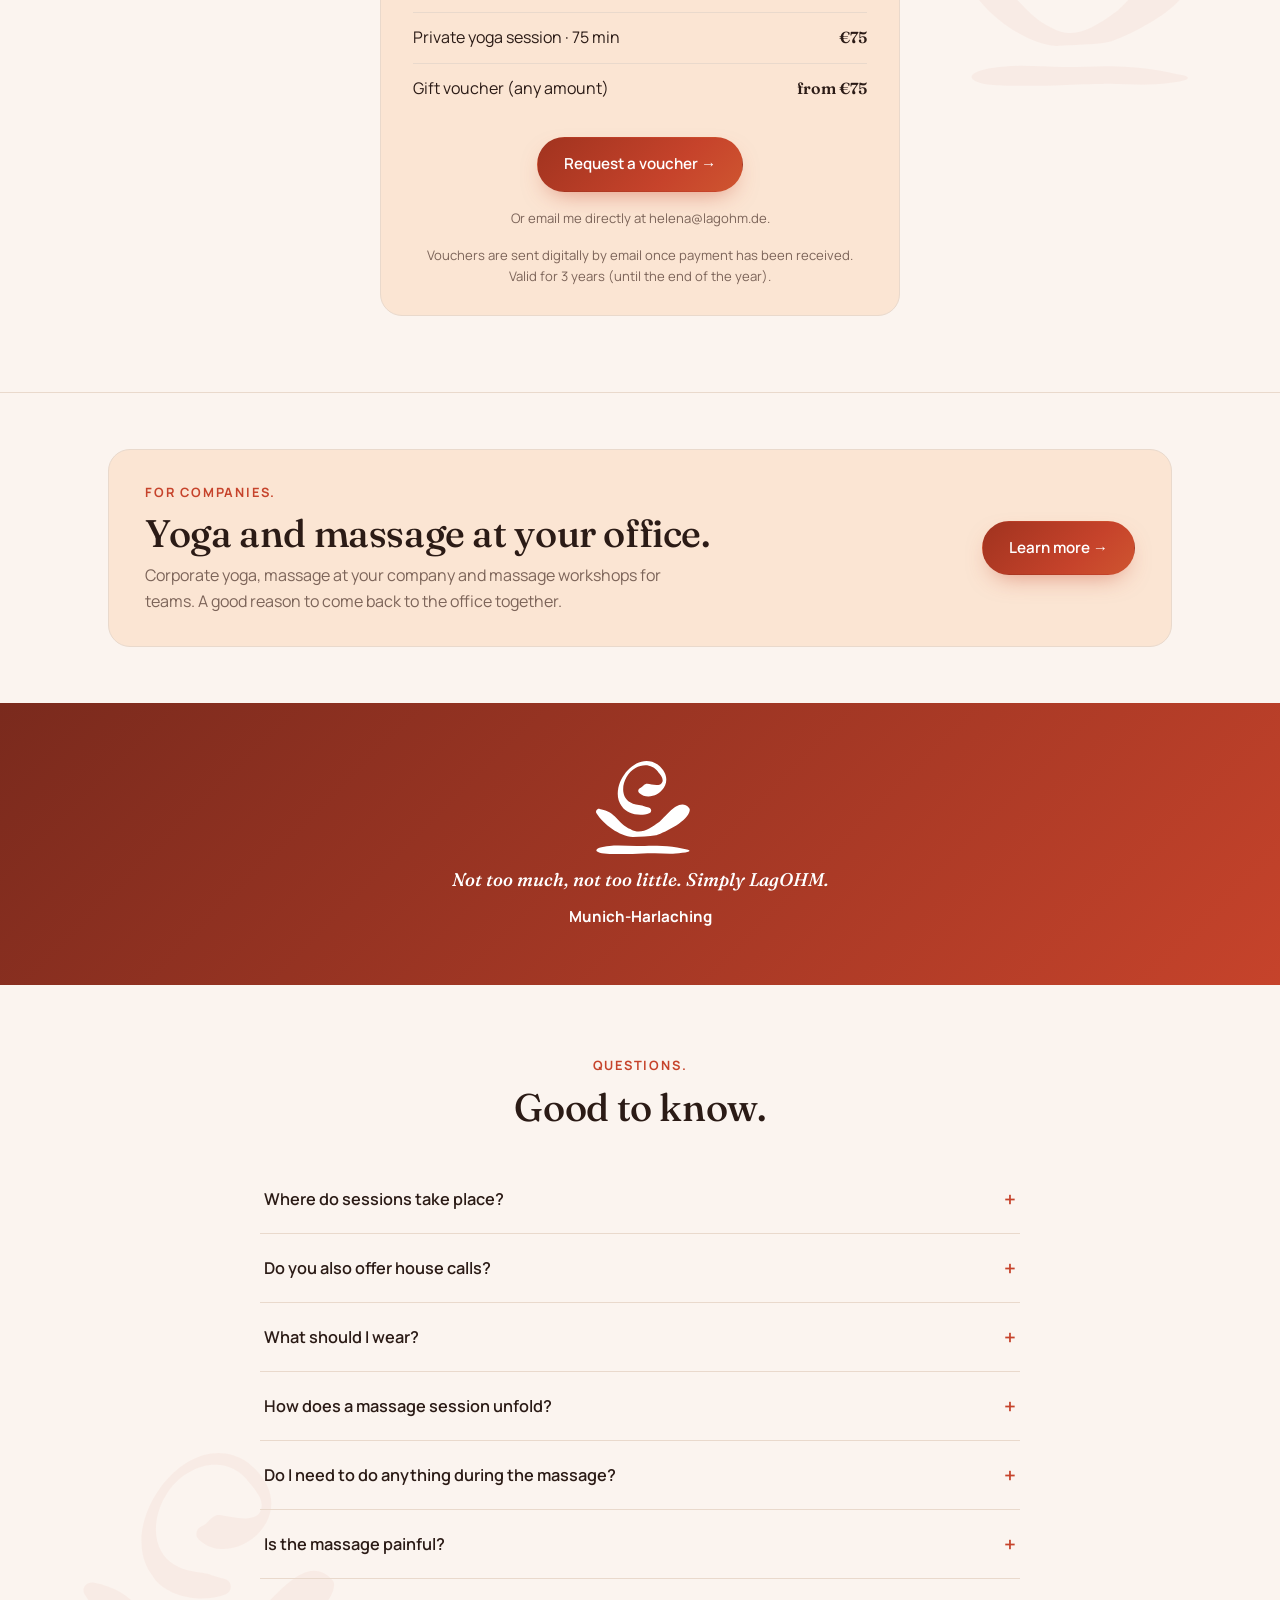
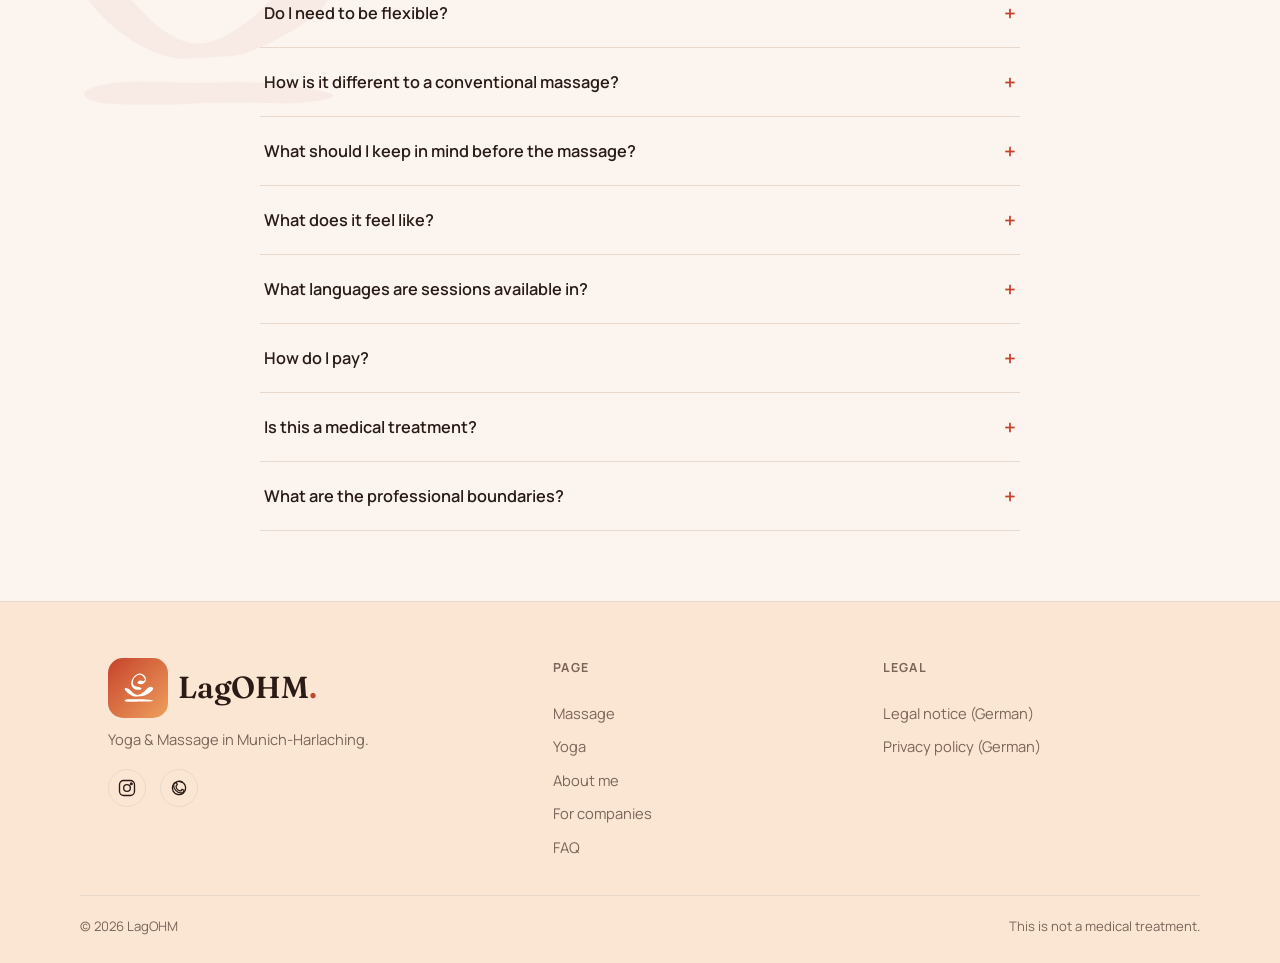
==== commit 9491a3ed: "Yoga copy: name Hatha, Hatha Flow, Vinyasa and Yin Yoga (was Yin-heavy) Co-Authored-By: Claude Opus " ====
--- a/en/index.html
+++ b/en/index.html
@@ -4,7 +4,7 @@
 <meta charset="UTF-8">
 <meta name="viewport" content="width=device-width, initial-scale=1.0">
 <title>LagOHM – Yoga &amp; Massage in Munich-Harlaching</title>
-<meta name="description" content="Yoga and massage in Munich-Harlaching. Yin Yoga, Yoga Therapy, Zen Shiatsu and Thai Yoga Massage with Helena, calm and tailored to you.">
+<meta name="description" content="Yoga and massage in Munich-Harlaching. Hatha, Vinyasa and Yin Yoga, Yoga Therapy, Zen Shiatsu and Thai Yoga Massage with Helena, calm and tailored to you.">
 <link rel="icon" type="image/png" href="../images/brand/lagohm-favicon-192.png">
 <link rel="apple-touch-icon" href="../images/brand/lagohm-apple-touch-180.png">
 <link rel="stylesheet" href="../css/style.css?v=20261028">
@@ -45,7 +45,7 @@
         <h1>Relax. Let go.<br><em>Be at one with yourself.</em></h1>
         <p class="lede"><em>Where all that counts is you and now.</em></p>
         <p class="lede">Yoga and massage in Munich-Harlaching, in a quiet, private room. <strong>Tailored entirely to you</strong>, so you can relax and recover.</p>
-        <p class="hero-check">✓ Trained in Yin Yoga, Yoga Therapy, Zen Shiatsu &amp; Thai Yoga Massage</p>
+        <p class="hero-check">✓ Trained in Hatha, Vinyasa and Yin Yoga, Yoga Therapy, Zen Shiatsu &amp; Thai Yoga Massage</p>
         <a class="btn btn-primary" href="#buchen">Book a session</a>
       </div>
       <div class="hero-media">
@@ -165,12 +165,12 @@
 
         <div class="technique-list">
           <div class="technique">
-            <h4>Yin Yoga &amp; a Yoga Therapy Approach</h4>
-            <p>My focus is on calm Yin Yoga and a yoga therapy approach. Breathing, mindful movement, positions held longer and individual adjustments help you become more aware of your body, release tension and come to rest.</p>
+            <h4>Hatha, Vinyasa &amp; Yin Yoga</h4>
+            <p>I teach Hatha, Hatha Flow, Vinyasa and Yin Yoga, combined with a yoga therapy approach. Sometimes flowing and strengthening, sometimes calm with positions held longer. Breathing, mindful movement and individual adjustments help you become more aware of your body and release tension.</p>
           </div>
           <div class="technique">
             <h4>Personal Yoga Instruction</h4>
-            <p>Every session starts from what you bring with you. Depending on what you need, I include gentle mobilisation, stability, mobility and elements of Hatha and Vinyasa.</p>
+            <p>Every session starts from what you bring with you. Depending on what you need, I include gentle mobilisation, stability and mobility.</p>
           </div>
         </div>
       </div>
